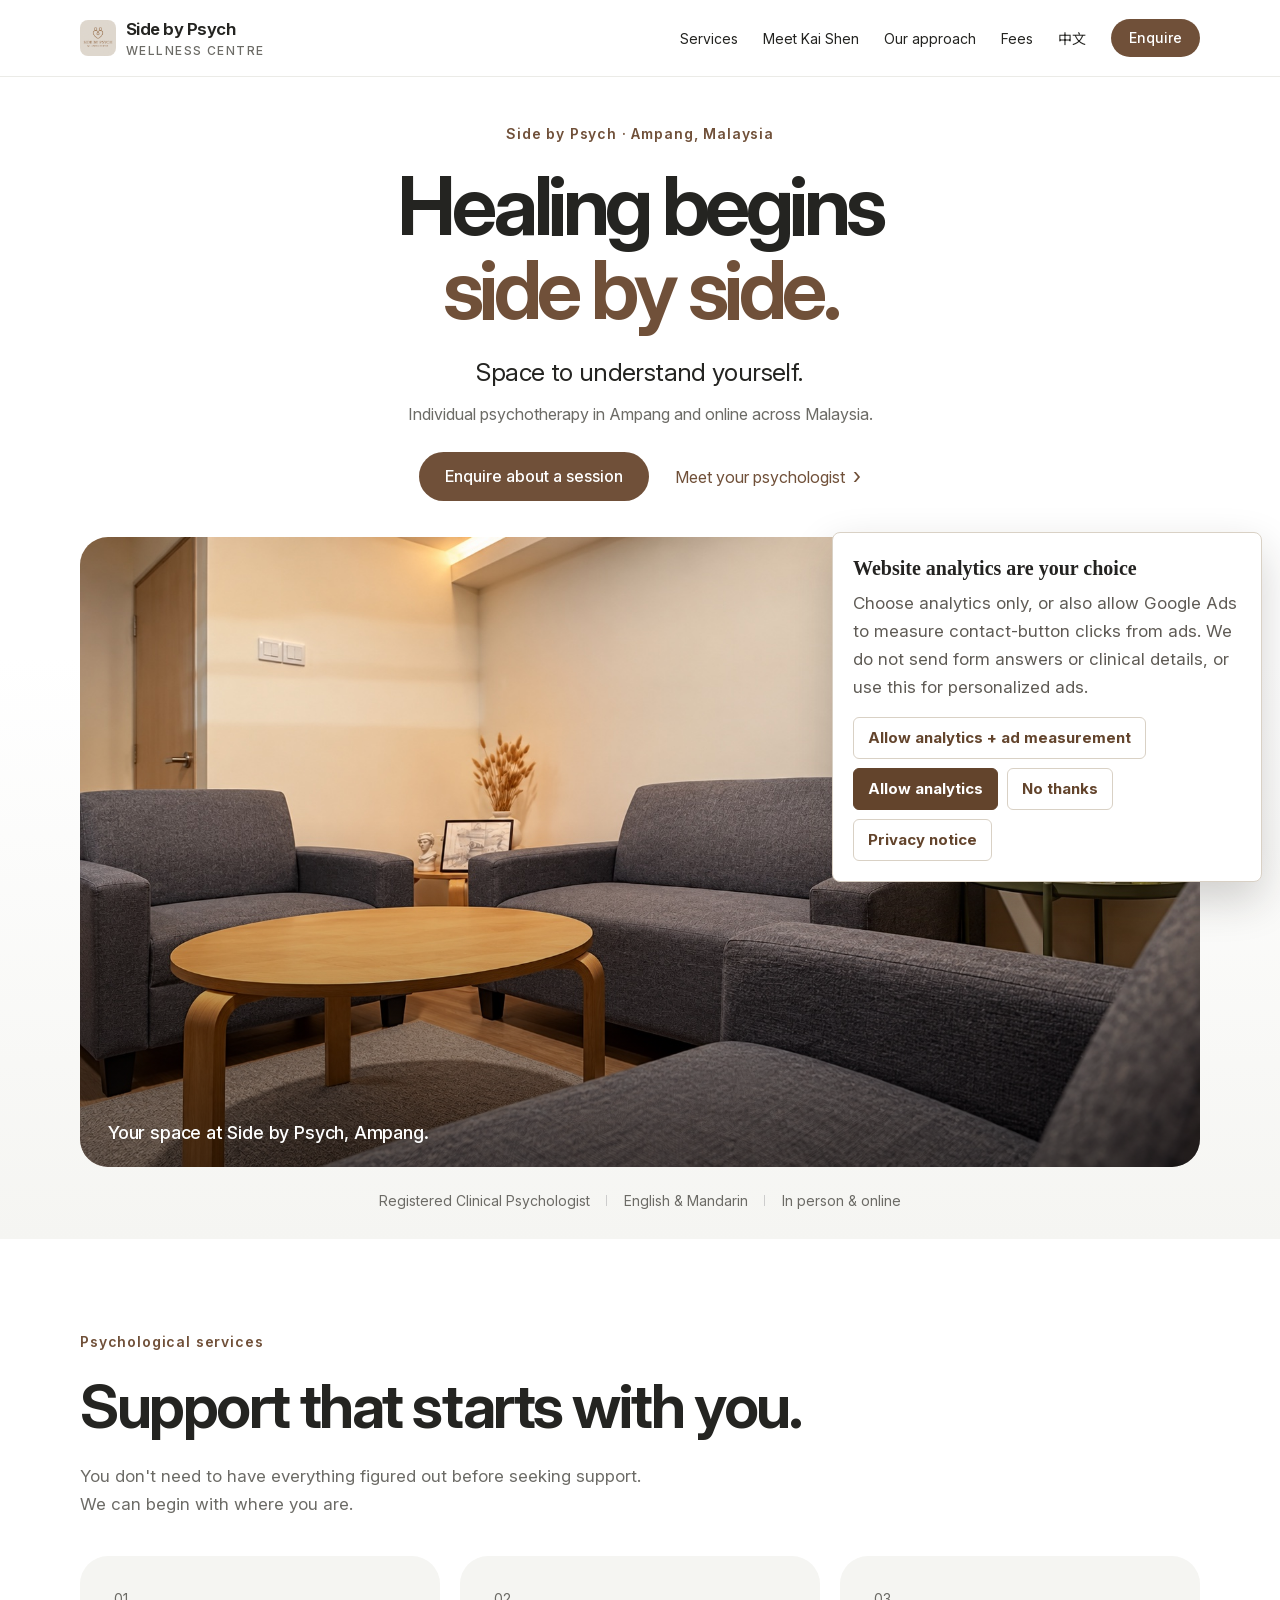
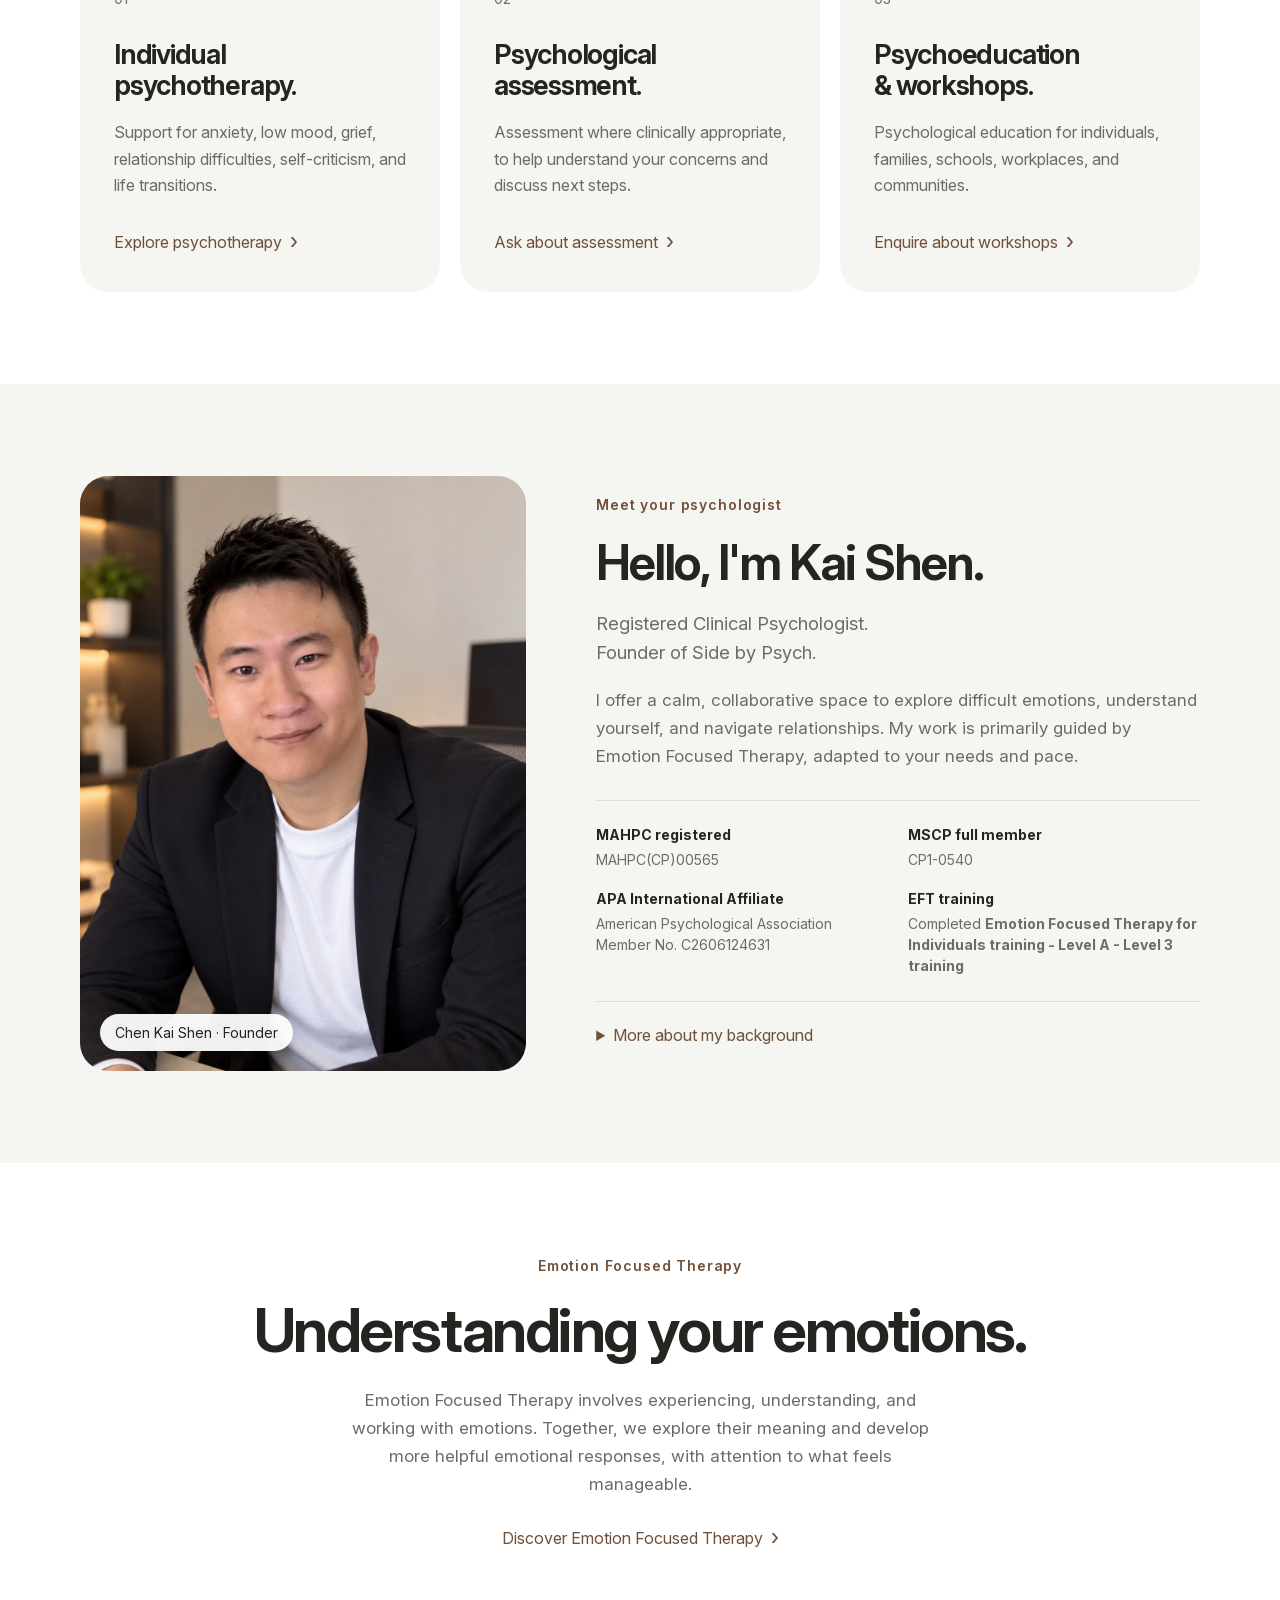
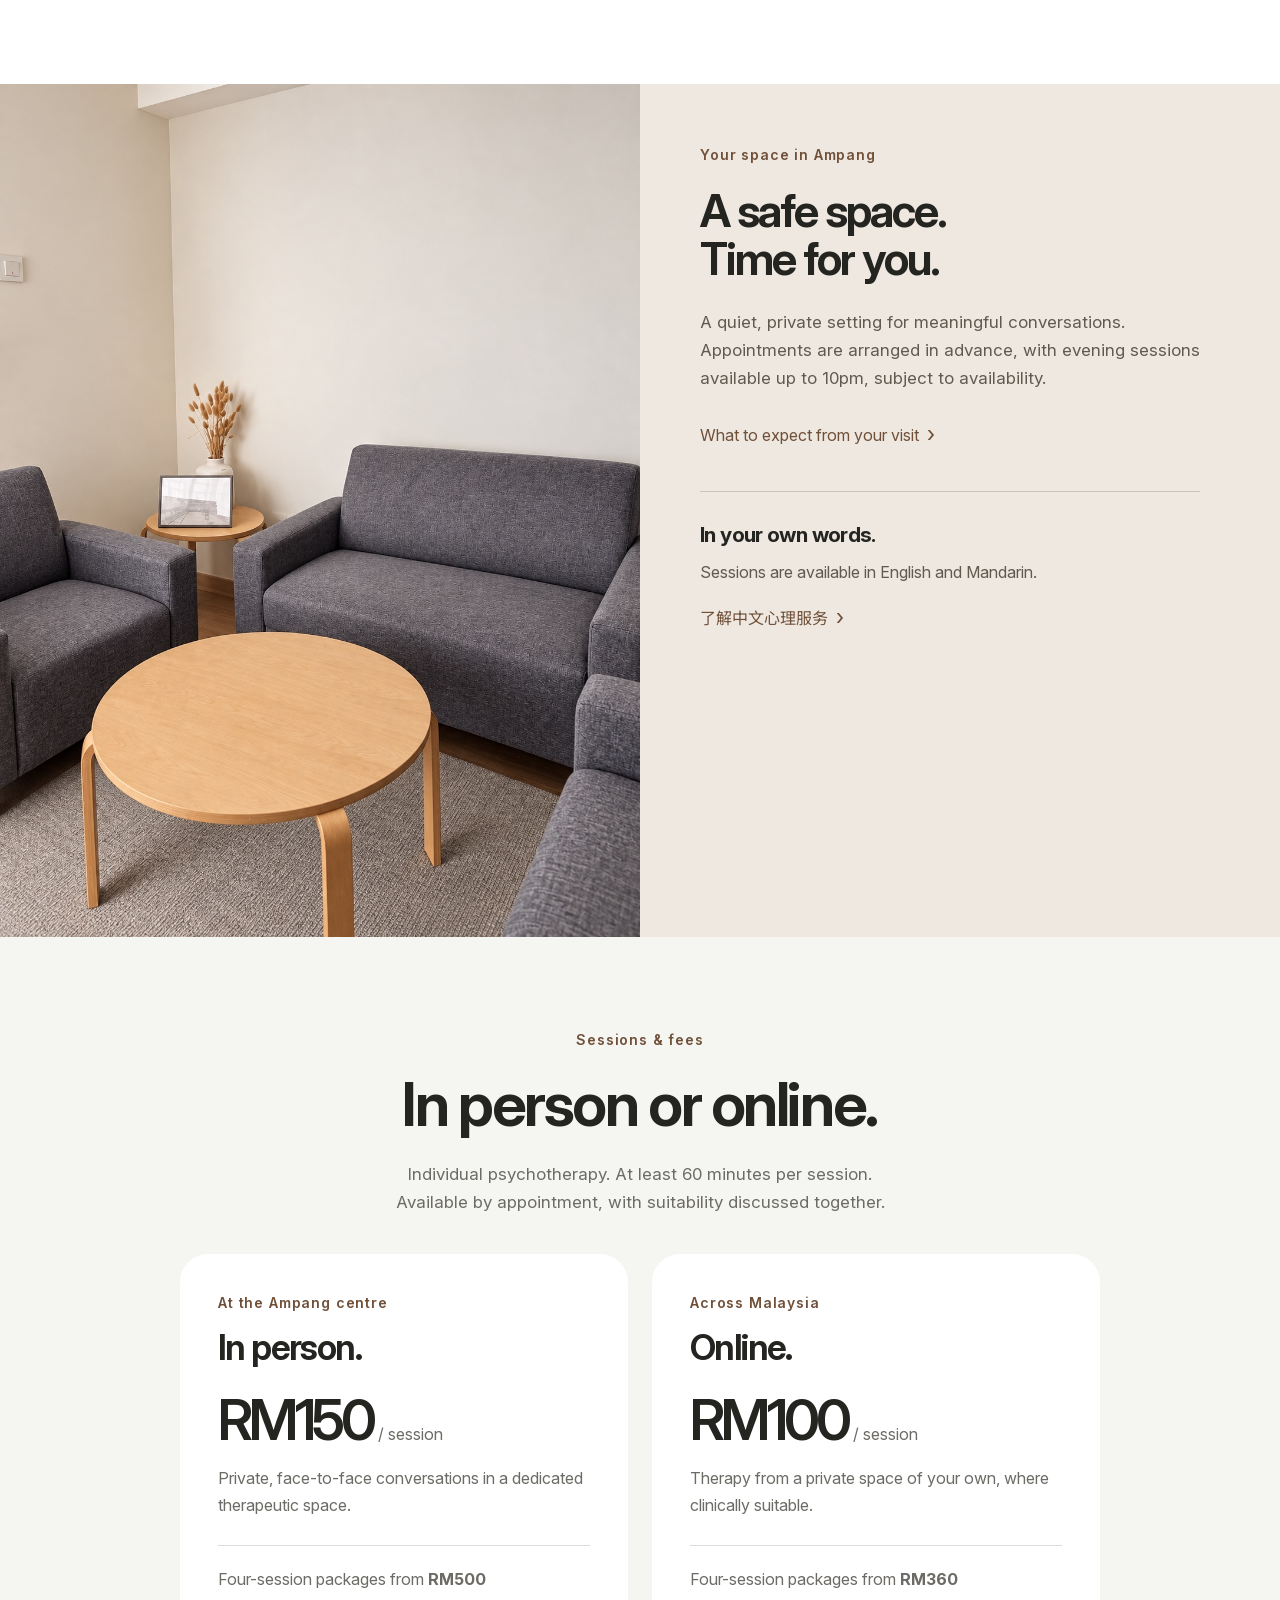
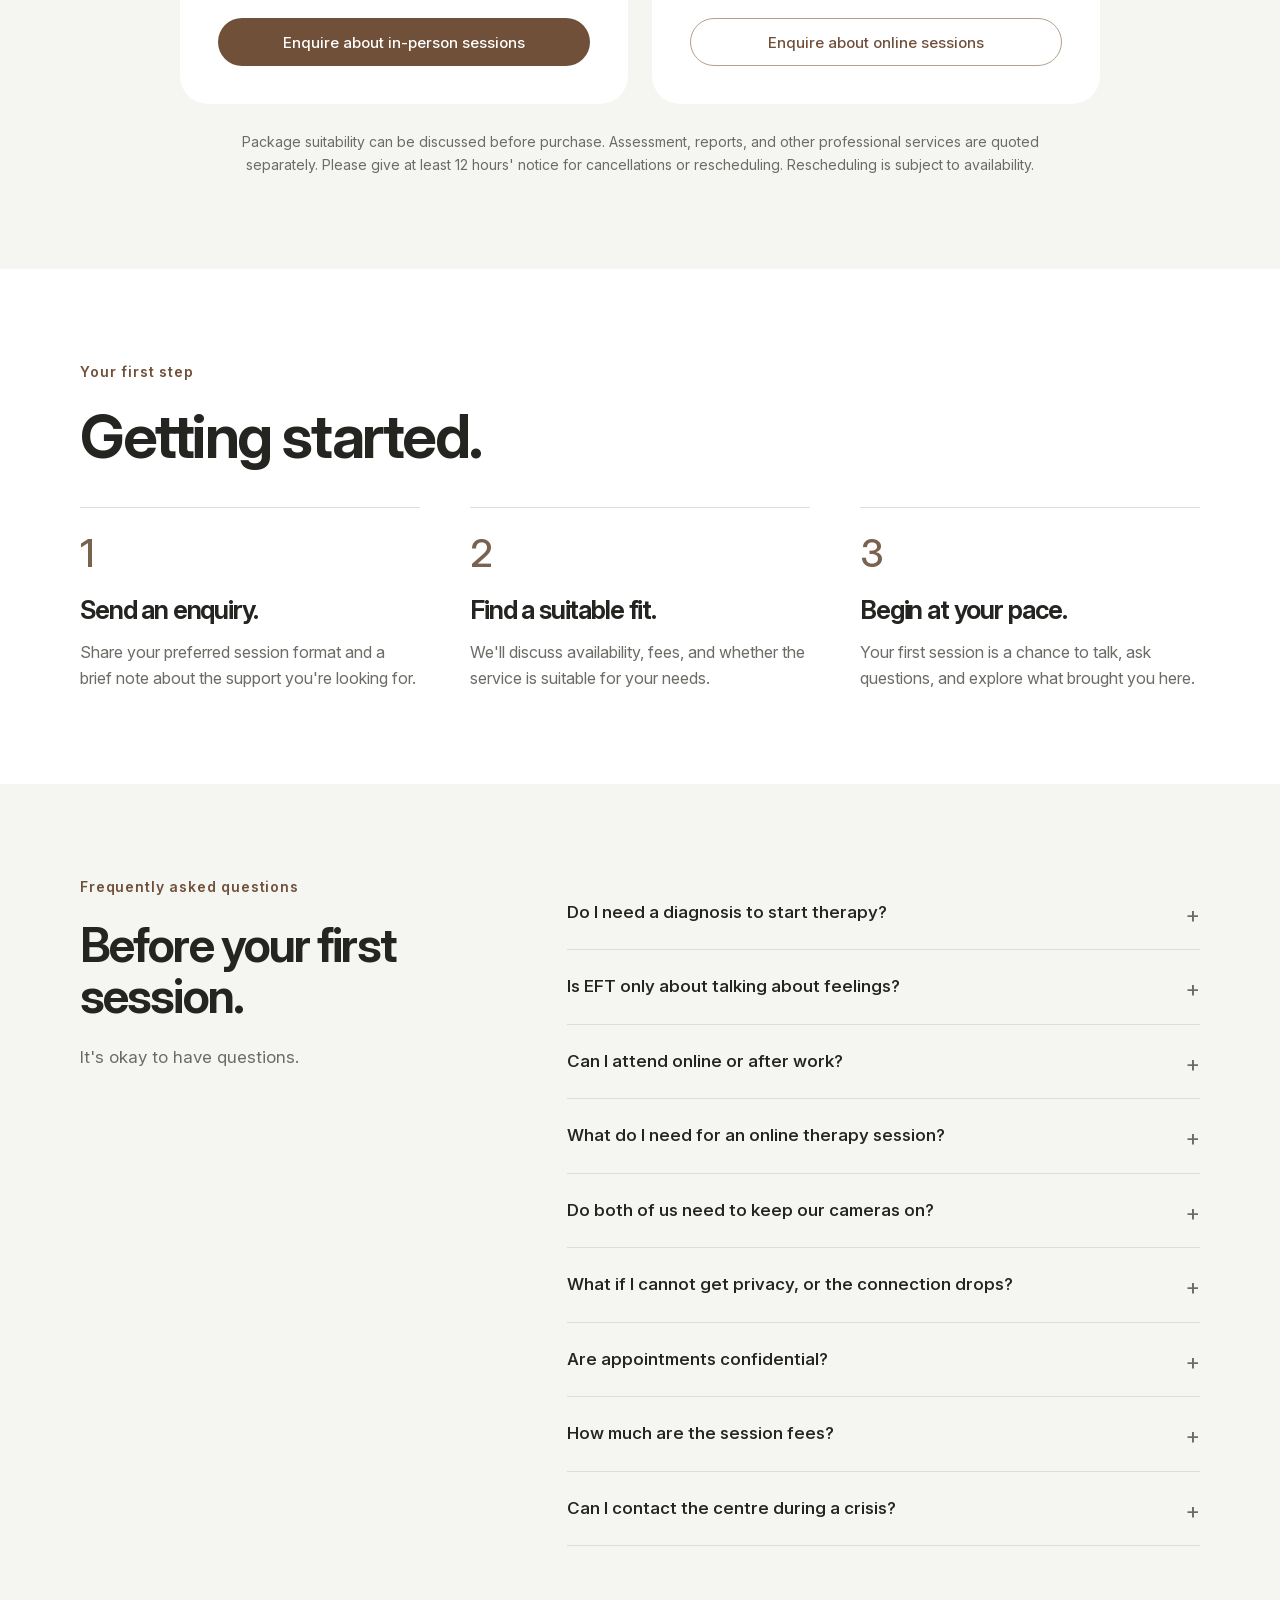
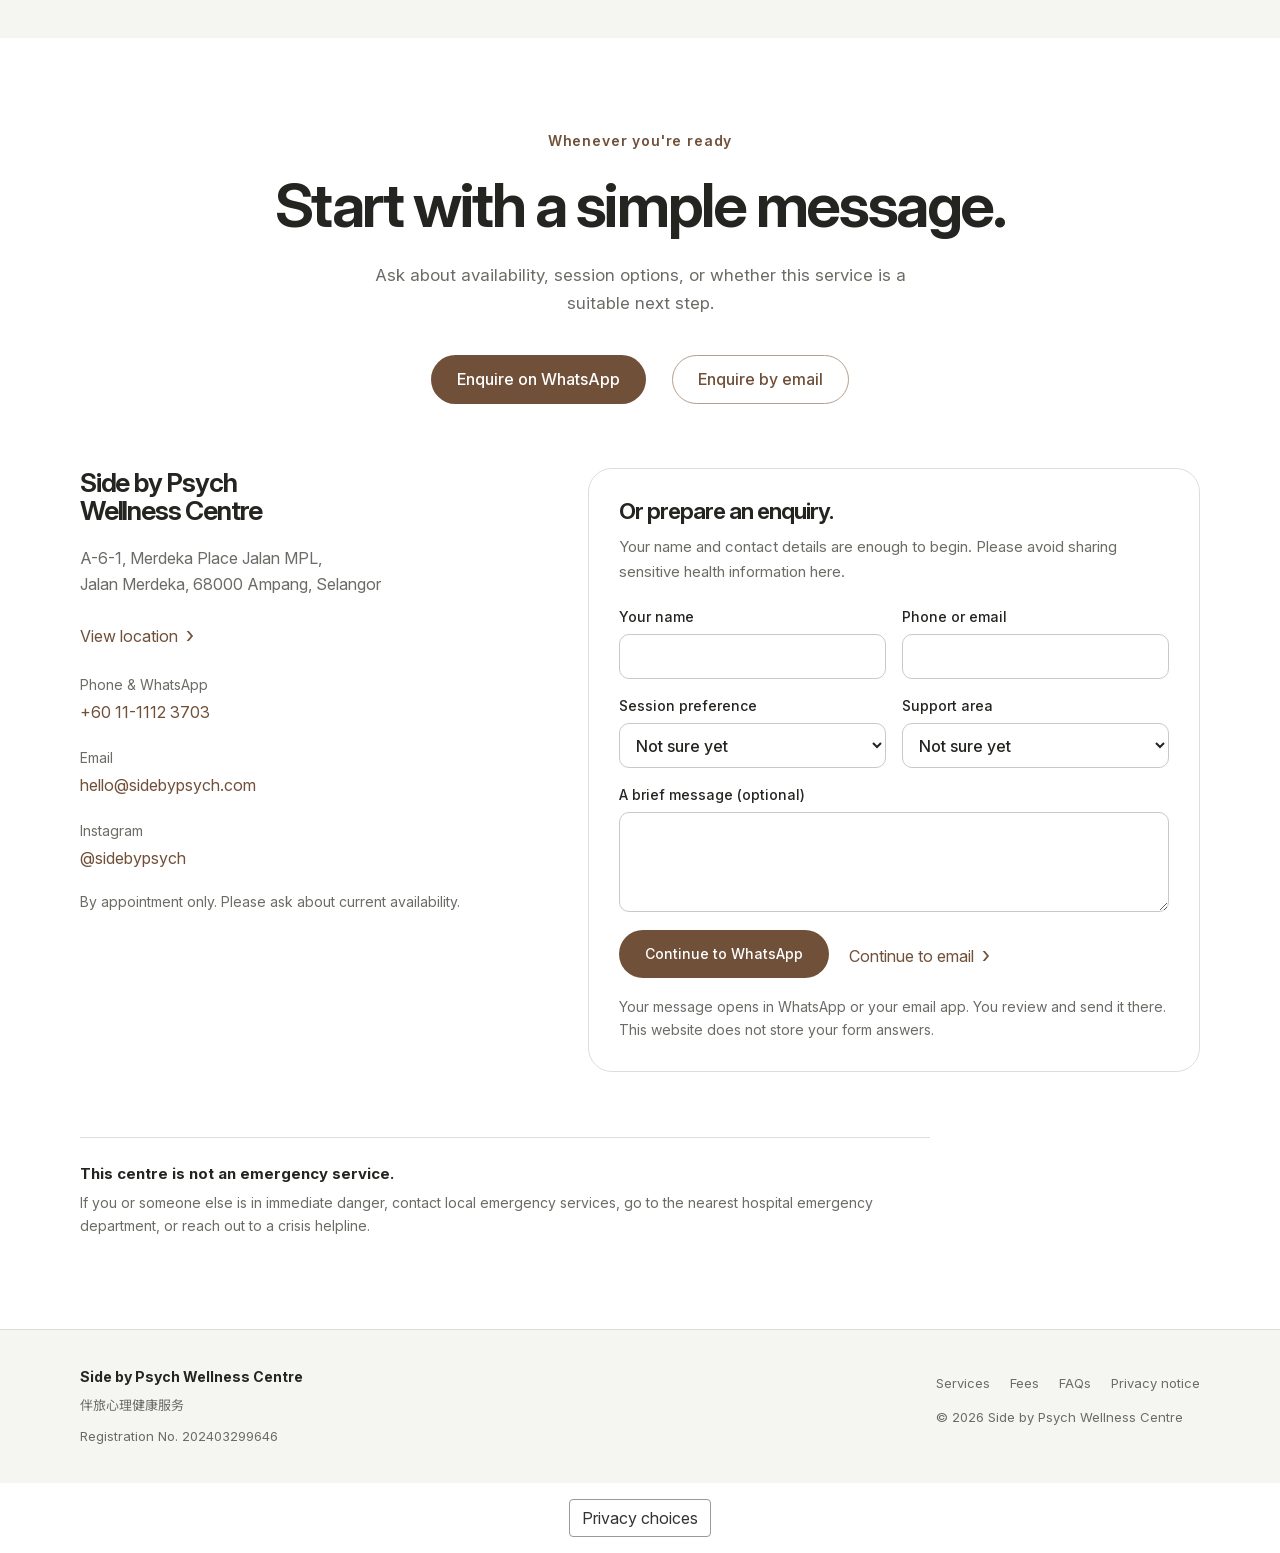
==== index.html @ 492df57e "Clarify individual EFT training as Level A - Level 3 in both languages" ====
<!doctype html>
<html lang="en-MY">
<head>
  <meta charset="utf-8"><meta name="viewport" content="width=device-width, initial-scale=1">
  <meta name="robots" content="index,follow,max-image-preview:large">
  <title>Clinical Psychologist in Ampang | Side by Psych</title>
  <meta name="description" content="Individual psychotherapy in Ampang and online across Malaysia. Healing begins side by side.">
  <link rel="icon" href="assets/favicon-32.png"><link rel="preload" href="assets/fonts/inter-variable.woff2" as="font" type="font/woff2" crossorigin><link rel="stylesheet" href="assets/fonts/brand-fonts.css?v=20261008-inter"><link rel="stylesheet" href="styles.css?v=20261023-online-faq">
  <script src="site.js?v=20261008" defer></script><script src="assets/site-analytics.js?v=20261008" data-measurement-id="G-9S9P15LX9G" defer></script>
<link rel="canonical" href="https://sidebypsych.com/"><meta name="theme-color" content="#79634f"><meta property="og:type" content="website"><meta property="og:site_name" content="Side by Psych Wellness Centre"><meta property="og:title" content="Clinical Psychologist in Ampang | Side by Psych"><meta property="og:description" content="Individual psychotherapy in Ampang and online across Malaysia. Healing begins side by side."><meta property="og:url" content="https://sidebypsych.com/"><meta property="og:image" content="https://sidebypsych.com/assets/room-hero-20261023-angled-v2.jpg"><meta name="twitter:card" content="summary_large_image"><link rel="manifest" href="site.webmanifest"><link rel="alternate" hreflang="en-MY" href="https://sidebypsych.com/"><link rel="alternate" hreflang="zh-Hans-MY" href="https://sidebypsych.com/mandarin.html"><link rel="alternate" hreflang="x-default" href="https://sidebypsych.com/"><script type="application/ld+json">{"@context":"https://schema.org","@graph":[{"@type":"WebSite","@id":"https://sidebypsych.com/#website","url":"https://sidebypsych.com/","name":"Side by Psych Wellness Centre","alternateName":"伴旅心理健康服务","inLanguage":["en-MY","zh-Hans-MY"],"publisher":{"@id":"https://sidebypsych.com/#business"}},{"@type":"WebPage","@id":"https://sidebypsych.com/#webpage","url":"https://sidebypsych.com/","name":"Clinical Psychologist in Ampang | Side by Psych","description":"Registered Clinical Psychologist in Ampang offering individual psychotherapy and Emotion Focused Therapy for anxiety, depression and relationship issues.","inLanguage":"en-MY","dateModified":"2026-10-17","isPartOf":{"@id":"https://sidebypsych.com/#website"},"about":{"@id":"https://sidebypsych.com/#business"},"primaryImageOfPage":{"@type":"ImageObject","url":"https://sidebypsych.com/assets/room-hero-20261023-angled-v2.jpg"}},{"@type":"MedicalBusiness","@id":"https://sidebypsych.com/#business","name":"Side by Psych Wellness Centre","alternateName":"伴旅心理健康服务","url":"https://sidebypsych.com/","slogan":"Healing Begins Side by Side","sameAs":["https://www.instagram.com/sidebypsych/"],"hasMap":"https://www.google.com/maps/search/?api=1&query=A-6-1%2C%20Merdeka%20Place%20Jalan%20MPL%2C%20Jalan%20Merdeka%2C%2068000%20Ampang%2C%20Selangor","description":"Appointment-based psychotherapy and clinical psychology services in Ampang, Selangor, with Emotion Focused Therapy as the main therapeutic approach.","logo":"https://sidebypsych.com/assets/logo.jpg","image":["https://sidebypsych.com/assets/room-hero-20261023-angled-v2.jpg","https://sidebypsych.com/assets/room-wide.jpg","https://sidebypsych.com/assets/therapy-room.jpg"],"telephone":"+601111123703","email":"hello@sidebypsych.com","priceRange":"RM100–RM150 per individual session","currenciesAccepted":"MYR","medicalSpecialty":"Clinical Psychology","identifier":{"@type":"PropertyValue","propertyID":"Business Registration Number","value":"202403299646"},"address":{"@type":"PostalAddress","streetAddress":"A-6-1, Merdeka Place Jalan MPL, Jalan Merdeka","addressLocality":"Ampang","addressRegion":"Selangor","postalCode":"68000","addressCountry":"MY"},"areaServed":[{"@type":"City","name":"Ampang"},{"@type":"State","name":"Selangor"},{"@type":"City","name":"Kuala Lumpur"},{"@type":"Country","name":"Malaysia"}],"contactPoint":{"@type":"ContactPoint","telephone":"+601111123703","contactType":"appointments","availableLanguage":["English","Mandarin Chinese"]},"founder":{"@id":"https://sidebypsych.com/#kai-shen"},"hasOfferCatalog":{"@type":"OfferCatalog","name":"Psychotherapy and psychological services","itemListElement":[{"@type":"Offer","price":"150","priceCurrency":"MYR","itemOffered":{"@type":"Service","name":"Individual psychotherapy","description":"A psychotherapy session of at least 60 minutes with a Registered Clinical Psychologist."}},{"@type":"Offer","price":"500","priceCurrency":"MYR","itemOffered":{"@type":"Service","name":"Four-session individual psychotherapy package"}},{"@type":"Offer","price":"100","priceCurrency":"MYR","itemOffered":{"@type":"Service","name":"Online individual psychotherapy","description":"An online psychotherapy session of at least 60 minutes with a Registered Clinical Psychologist."}},{"@type":"Offer","price":"360","priceCurrency":"MYR","itemOffered":{"@type":"Service","name":"Four-session online psychotherapy package"}},{"@type":"Offer","itemOffered":{"@type":"Service","name":"Psychological assessment"}},{"@type":"Offer","itemOffered":{"@type":"Service","name":"Psychoeducation and workshops"}}]}},{"@type":"Person","@id":"https://sidebypsych.com/#kai-shen","name":"Chen Kai Shen","alternateName":"Kai Shen","url":"https://sidebypsych.com/#founder","image":"https://sidebypsych.com/assets/kai-shen-headshot.jpg","jobTitle":"Registered Clinical Psychologist and Founder","worksFor":{"@id":"https://sidebypsych.com/#business"},"knowsLanguage":["English","Mandarin Chinese"],"knowsAbout":["Emotion Focused Therapy","Acceptance and Commitment Therapy","Mindfulness","Creative expressive therapy","Psychotherapy","Psychological assessment"],"identifier":[{"@type":"PropertyValue","propertyID":"MAHPC Registration","value":"MAHPC(CP)00565"},{"@type":"PropertyValue","propertyID":"APA International Affiliate member number","value":"C2606124631"}],"memberOf":[{"@type":"Organization","name":"Malaysian Society of Clinical Psychology","identifier":"CP1-0540"},{"@type":"Organization","name":"American Psychological Association"}],"hasCredential":{"@type":"EducationalOccupationalCredential","name":"Completed Emotion Focused Therapy for Individuals training - Level A - Level 3 training"},"alumniOf":[{"@type":"CollegeOrUniversity","name":"University of Cyberjaya"},{"@type":"CollegeOrUniversity","name":"Universiti Tunku Abdul Rahman"}]}]}</script></head>
<body>
  <a class="skip-link" href="#main">Skip to content</a>
  
  <header class="site-header">
    <nav class="nav wrap" aria-label="Main navigation">
      <a class="brand" href="index.html" aria-label="Side by Psych home"><img src="assets/logo.jpg" width="36" height="36" alt=""><span>Side by Psych<span class="brand-sub">WELLNESS CENTRE</span></span></a>
      <button class="menu-toggle" aria-expanded="false" aria-controls="nav-links" type="button">Menu</button>
      <div class="nav-links" id="nav-links"><a href="#services">Services</a><a href="#founder">Meet Kai Shen</a><a href="emotion-focused-therapy-malaysia.html">Our approach</a><a href="#fees">Fees</a><a class="language-link" href="mandarin.html" lang="zh-Hans">中文</a><a class="button button-small" href="#contact">Enquire</a></div>
    </nav>
  </header>
  <main id="main">
    <section class="hero" aria-labelledby="hero-title">
      <div class="wrap hero-copy"><p class="eyebrow">Side by Psych · Ampang, Malaysia</p><h1 id="hero-title">Healing begins <br><span>side by side.</span></h1><p class="hero-description">Space to understand yourself.</p><p class="hero-detail">Individual psychotherapy in Ampang and online across Malaysia.</p><div class="actions"><a class="button" href="#contact">Enquire about a session</a><a class="text-link" href="#founder">Meet your psychologist <span aria-hidden="true">›</span></a></div></div>
      <figure class="hero-photo wrap"><img src="assets/room-hero-20261023-angled-v2.jpg" width="1672" height="941" fetchpriority="high" alt="The private therapy room at Side by Psych Wellness Centre in Ampang"><figcaption>Your space at Side by Psych, Ampang.</figcaption></figure>
      <div class="trust-line wrap"><span>Registered Clinical Psychologist</span><span>English &amp; Mandarin</span><span>In person &amp; online</span></div>
    </section>
    <section class="section" id="services"><div class="wrap"><div class="section-heading"><p class="eyebrow">Psychological services</p><h2>Support that starts with you.</h2><p>You don't need to have everything figured out before seeking support. We can begin with where you are.</p></div><div class="service-grid">
<article class="service-card"><span class="service-number">01</span><h3>Individual <br>psychotherapy.</h3><p>Support for anxiety, low mood, grief, relationship difficulties, self-criticism, and life transitions.</p><a class="text-link" href="psychotherapy-ampang.html">Explore psychotherapy <span aria-hidden="true">›</span></a></article>
<article class="service-card"><span class="service-number">02</span><h3>Psychological <br>assessment.</h3><p>Assessment where clinically appropriate, to help understand your concerns and discuss next steps.</p><a class="text-link" href="#contact" data-enquiry-area="Psychological assessment">Ask about assessment <span aria-hidden="true">›</span></a></article>
<article class="service-card"><span class="service-number">03</span><h3>Psychoeducation <br>&amp; workshops.</h3><p>Psychological education for individuals, families, schools, workplaces, and communities.</p><a class="text-link" href="#contact" data-enquiry-area="Workshop or psychoeducation">Enquire about workshops <span aria-hidden="true">›</span></a></article>
</div></div></section>
<section class="section soft" id="founder"><div class="wrap founder-grid"><figure class="founder-photo"><img src="assets/kai-shen-office-portrait.jpg" width="1086" height="1448" loading="lazy" alt="Chen Kai Shen, founder and clinical psychologist at Side by Psych"><figcaption>Chen Kai Shen · Founder</figcaption></figure><div class="founder-copy"><p class="eyebrow">Meet your psychologist</p><h2>Hello, I'm Kai Shen.</h2><p class="intro">Registered Clinical Psychologist. <br>Founder of Side by Psych.</p><p>I offer a calm, collaborative space to explore difficult emotions, understand yourself, and navigate relationships. My work is primarily guided by Emotion Focused Therapy, adapted to your needs and pace.</p><div class="credentials"><div><strong>MAHPC registered</strong><span>MAHPC(CP)00565</span></div><div><strong>MSCP full member</strong><span>CP1-0540</span></div><div><strong>APA International Affiliate</strong><span>American Psychological Association<br>Member No. C2606124631</span></div><div><strong>EFT training</strong><span>Completed <b>Emotion Focused Therapy for Individuals training - Level A - Level 3 training</b></span></div></div><details class="bio-details"><summary>More about my background</summary><div><p>My experience spans a private psychiatric clinic, schools, community and NGO settings, and private practice. At the psychiatric clinic, I worked alongside psychiatrists to support people experiencing depression, anxiety, psychosis, and suicidal distress. I have also worked with children and adolescents in school and community settings.</p><p>Having taught psychology at tertiary level and contributed to psychological research and publications, I value making psychology accessible and useful in everyday life.</p><p>My work is also informed by CBT, ACT, DBT, and mindfulness-based approaches, adapted to each client's needs.</p><p><strong>Education:</strong> Master of Clinical Psychology, University of Cyberjaya; Bachelor of Psychology (First Class Honours), Universiti Tunku Abdul Rahman.</p><p><strong>Languages:</strong> English and Mandarin, with conversational support in Cantonese where appropriate.</p></div></details></div></div></section>
<section class="section approach" id="approach"><div class="wrap"><div class="section-heading center"><p class="eyebrow">Emotion Focused Therapy</p><h2>Understanding your emotions.</h2><p>Emotion Focused Therapy involves experiencing, understanding, and working with emotions. Together, we explore their meaning and develop more helpful emotional responses, with attention to what feels manageable.</p><a class="text-link" href="emotion-focused-therapy-malaysia.html">Discover Emotion Focused Therapy <span aria-hidden="true">›</span></a></div></div></section>
<section class="space-section" id="space"><div class="space-photo"><img src="assets/room-seating-polished-20261023.jpg" width="1086" height="1448" loading="lazy" alt="Gray seating and a wooden table in the private Ampang therapy room"></div><div class="space-copy"><p class="eyebrow">Your space in Ampang</p><h2>A safe space. <br>Time for you.</h2><p>A quiet, private setting for meaningful conversations. Appointments are arranged in advance, with evening sessions available up to 10pm, subject to availability.</p><a class="text-link" href="psychotherapy-ampang.html">What to expect from your visit <span aria-hidden="true">›</span></a><div class="language-note"><strong>In your own words.</strong><p>Sessions are available in English and Mandarin.</p><a class="text-link" class="language-link" href="mandarin.html" lang="zh-Hans">了解中文心理服务 <span aria-hidden="true">›</span></a></div></div></section>
<section class="section soft" id="fees"><div class="wrap"><div class="section-heading center"><p class="eyebrow">Sessions &amp; fees</p><h2>In person or online.</h2><p>Individual psychotherapy. At least 60 minutes per session. <br>Available by appointment, with suitability discussed together.</p></div><div class="fee-grid"><article class="fee-card"><p class="eyebrow">At the Ampang centre</p><h3>In person.</h3><p class="price">RM150<span> / session</span></p><p>Private, face-to-face conversations in a dedicated therapeutic space.</p><div class="fee-divider"></div><p class="package">Four-session packages from <strong>RM500</strong></p><a class="button" href="#contact" data-enquiry-mode="In person">Enquire about in-person sessions</a></article><article class="fee-card"><p class="eyebrow">Across Malaysia</p><h3>Online.</h3><p class="price">RM100<span> / session</span></p><p>Therapy from a private space of your own, where clinically suitable.</p><div class="fee-divider"></div><p class="package">Four-session packages from <strong>RM360</strong></p><a class="button button-outline" href="#contact" data-enquiry-mode="Online">Enquire about online sessions</a></article></div><p class="fee-fineprint">Package suitability can be discussed before purchase. Assessment, reports, and other professional services are quoted separately. Please give at least 12 hours' notice for cancellations or rescheduling. Rescheduling is subject to availability.</p></div></section>
<section class="section" id="booking"><div class="wrap"><div class="section-heading"><p class="eyebrow">Your first step</p><h2>Getting started.</h2></div><ol class="booking-grid"><li><span class="step-index">1</span><h3>Send an enquiry.</h3><p>Share your preferred session format and a brief note about the support you're looking for.</p></li><li><span class="step-index">2</span><h3>Find a suitable fit.</h3><p>We'll discuss availability, fees, and whether the service is suitable for your needs.</p></li><li><span class="step-index">3</span><h3>Begin at your pace.</h3><p>Your first session is a chance to talk, ask questions, and explore what brought you here.</p></li></ol></div></section>
<section class="section soft" id="faq"><div class="wrap faq-grid"><div class="section-heading"><p class="eyebrow">Frequently asked questions</p><h2>Before your first session.</h2><p>It's okay to have questions.</p></div><div class="faq-list">
<details><summary>Do I need a diagnosis to start therapy?</summary><p>No. Many people come because they feel stuck, overwhelmed, self-critical, anxious, low, or unsure how to make sense of what they are feeling.</p></details>
<details><summary>Is EFT only about talking about feelings?</summary><p>EFT goes beyond talking about feelings. It involves experiencing and exploring emotions, managing overwhelm, and working towards emotional change within a collaborative therapeutic relationship.</p></details>
<details><summary>Can I attend online or after work?</summary><p>Online sessions may be arranged depending on fit and clinical needs. Face-to-face appointments in Ampang are available daily up to 10pm, subject to availability.</p></details>
<details id="online-session-setup"><summary>What do I need for an online therapy session?</summary><p>A little preparation helps you focus on the conversation:</p><ul class="online-session-checklist"><li>A safe, quiet, private space where you can speak without interruptions or being overheard. Ask others not to enter, and keep your screen out of view.</li><li>A stable, private internet connection; avoid public Wi-Fi.</li><li>A charged computer, tablet or phone with a working camera, microphone and speakers or headphones. Test them before the session and keep your device steady.</li><li>Comfortable seating, clear lighting on your face, and notifications silenced.</li></ul><p>Your therapist also needs a private, quiet space. Headphones can help with privacy and sound quality, but cannot stop others hearing your own voice.</p></details>
<details id="online-session-cameras"><summary>Do both of us need to keep our cameras on?</summary><p>Yes. At Side by Psych, both the client and therapist keep their cameras on during online sessions so we can see each other clearly. Position your camera so your face is visible, with light in front of you rather than a bright window behind you.</p><p>If using a camera is difficult or raises concerns for you, please discuss this before your appointment so we can consider a suitable arrangement.</p></details>
<details id="online-session-privacy"><summary>What if I cannot get privacy, or the connection drops?</summary><p>Please tell us before your appointment if you may be interrupted, overheard, or unable to use video reliably. We can discuss whether a different time, a more private location, or an in-person session would be more suitable.</p><p>Agree a backup contact method with your therapist before starting. If someone enters the room or you feel privacy is lost, pause the conversation and let your therapist know. If the call drops, use the agreed contact method to decide the next step.</p></details>
<details><summary>Are appointments confidential?</summary><p>Sessions are handled with professional confidentiality, within the usual ethical and legal limits, such as risk of harm, safeguarding concerns, or legal requirements.</p></details>
<details><summary>How much are the session fees?</summary><p>In-person individual psychotherapy is RM150 and online psychotherapy is RM100, for at least 60 minutes. Four-session packages start at RM500 in person and RM360 online. Assessment, reports, and other services are quoted separately.</p></details>
<details><summary>Can I contact the centre during a crisis?</summary><p>The centre is not an emergency service. If there is immediate danger, contact local emergency services, go to the nearest hospital emergency department, or reach out to a crisis helpline.</p></details>
</div></div></section>
<section class="section contact-section" id="contact"><div class="wrap"><div class="section-heading center"><p class="eyebrow">Whenever you're ready</p><h2>Start with a simple message.</h2><p>Ask about availability, session options, or whether this service is a suitable next step.</p></div><div class="actions"><a class="button" href="https://wa.me/601111123703" target="_blank" rel="noopener noreferrer">Enquire on WhatsApp</a><a class="button button-outline" href="mailto:hello@sidebypsych.com">Enquire by email</a></div><div class="contact-grid"><div class="contact-info"><h3>Side by Psych <br>Wellness Centre</h3><p>A-6-1, Merdeka Place Jalan MPL, <br>Jalan Merdeka, 68000 Ampang, Selangor</p><a class="text-link plain-button" href="https://www.google.com/maps/search/?api=1&amp;query=A-6-1%2C%20Merdeka%20Place%20Jalan%20MPL%2C%20Jalan%20Merdeka%2C%2068000%20Ampang%2C%20Selangor" target="_blank" rel="noopener noreferrer">View location <span aria-hidden="true">›</span></a><div class="contact-line"><span>Phone &amp; WhatsApp</span><a class="plain-button" href="tel:+601111123703">+60 11-1112 3703</a></div><div class="contact-line"><span>Email</span><a class="plain-button" href="mailto:hello@sidebypsych.com">hello@sidebypsych.com</a></div><div class="contact-line"><span>Instagram</span><a class="plain-button" href="https://www.instagram.com/sidebypsych/" target="_blank" rel="noopener noreferrer">@sidebypsych</a></div><p class="contact-small">By appointment only. Please ask about current availability.</p></div><form id="enquiry-form" class="enquiry-form"><h3>Or prepare an enquiry.</h3><p>Your name and contact details are enough to begin. Please avoid sharing sensitive health information here.</p><p id="enquiry-selection-status" role="status" class="form-note" hidden></p><div class="form-row"><label>Your name<input name="name" autocomplete="name" required maxlength="100"></label><label>Phone or email<input name="contact" autocomplete="off" required maxlength="150"></label></div><div class="form-row"><label>Session preference<select name="mode"><option>In person</option><option>Online</option><option selected>Not sure yet</option></select></label><label>Support area<select name="area"><option>Individual psychotherapy</option><option>Anxiety or depression support</option><option>Relationship issues</option><option>Psychological assessment</option><option>Workshop or psychoeducation</option><option selected>Not sure yet</option></select></label></div><label>A brief message (optional)<textarea name="message" rows="3" maxlength="1500"></textarea></label><div class="form-actions"><button class="button" type="submit" name="channel" value="whatsapp">Continue to WhatsApp</button><button class="text-link plain-button" type="submit" name="channel" value="email">Continue to email <span aria-hidden="true">›</span></button></div><p class="form-note">Your message opens in WhatsApp or your email app. You review and send it there. This website does not store your form answers.</p></form></div><div class="crisis-note"><strong>This centre is not an emergency service.</strong><p>If you or someone else is in immediate danger, contact local emergency services, go to the nearest hospital emergency department, or reach out to a crisis helpline.</p></div></div></section>

  </main>
  <footer class="site-footer"><div class="wrap footer-inner"><div><strong>Side by Psych Wellness Centre</strong><p>伴旅心理健康服务</p><p>Registration No. 202403299646</p></div><div><nav class="footer-links" aria-label="Footer"><a href="#services">Services</a><a href="#fees">Fees</a><a href="#faq">FAQs</a><a href="privacy.html">Privacy notice</a></nav><p>© <span id="year">2026</span> Side by Psych Wellness Centre</p></div></div></footer>

</body>
</html>
---- assets/fonts/brand-fonts.css ----
/* Local brand fonts; Inter 4.1 and Noto Sans SC, licensed under SIL OFL. */
@font-face{font-family:Inter;font-style:normal;font-weight:100 900;font-display:swap;src:url("./inter-variable.woff2") format("woff2");}
@font-face {
  font-family: 'Noto Sans SC';
  font-style: normal;
  font-weight: 100 900;
  font-display: swap;
  src: url(./noto-sans-sc-01.woff2) format('woff2');
  unicode-range: U+10c, U+627-629, U+639, U+644, U+64a, U+203b, U+2265, U+2463, U+2573, U+25b2, U+3448-3449, U+4e1e, U+4e5e, U+4f3a, U+4f5f, U+4fea, U+5026, U+508d, U+516e, U+5189, U+5254, U+5288, U+52d8, U+52fa, U+5306, U+5308, U+5364, U+5384, U+53ed, U+543c, U+5450, U+5455, U+5466, U+54c4, U+5578, U+55a7, U+561f, U+5631, U+572d, U+575f, U+57ae, U+57e0, U+5830, U+594e, U+5984, U+5993, U+5bdd, U+5c0d, U+5c7f, U+5c82, U+5e62, U+5ed3, U+5f08, U+607a, U+60bc, U+625b, U+6292, U+62e2, U+6363, U+6467, U+6714, U+675e, U+6771, U+67a2, U+67ff, U+6805, U+68a7, U+68e0, U+6930, U+6986, U+69a8, U+69df, U+6a44, U+6a5f, U+6c13, U+6c1f, U+6c22, U+6c2f, U+6c40, U+6c81, U+6c9b, U+6ca5, U+6da4, U+6df3, U+6e85, U+6eba, U+6ed5, U+6f13, U+6f33, U+6f62, U+715e, U+72c4, U+73d1, U+7405, U+7487, U+7578, U+75a4, U+75eb, U+7693, U+7738, U+7741, U+776b, U+7792, U+77a7, U+77a9, U+77b3, U+788c, U+7984, U+79a7, U+79e4, U+7a1a, U+7a57, U+7aa6, U+7b0b, U+7b5d, U+7c27, U+7c7d, U+7caa, U+7cd9, U+7cef, U+7eda, U+7ede, U+7f24, U+803f, U+8046, U+80fa, U+81fb, U+8207, U+8258, U+8335, U+8339, U+8354, U+840e, U+85b0, U+85fb, U+8695, U+86aa, U+8717, U+8749, U+874c, U+8996, U+89bd, U+89c5, U+8bdb, U+8bf5, U+8c5a, U+8cec, U+8d3f, U+8d9f, U+8e44, U+8fed, U+9005, U+9019, U+9082, U+90af, U+90dd, U+90e1, U+90f8, U+916f, U+9176, U+949e, U+94a7, U+94c2, U+9525, U+9580, U+95dc, U+96e2, U+96fb, U+9704, U+9a7c, U+9a7f, U+9b41, U+9ca8, U+9cc4, U+9cde, U+9e92, U+9ede, U+9f9a, U+e60b, U+e610, U+ff10, U+ff13, U+ff3b, U+ff3d, U+f012b;
}

@font-face {
  font-family: 'Noto Sans SC';
  font-style: normal;
  font-weight: 100 900;
  font-display: swap;
  src: url(./noto-sans-sc-02.woff2) format('woff2');
  unicode-range: U+5e, U+2190, U+250a, U+25bc, U+25cf, U+4e56, U+4ea9, U+4f3d, U+4f6c, U+4f88, U+4fa8, U+4fcf, U+5029, U+5188, U+51f9, U+5203, U+524a, U+5256, U+529d, U+5375, U+53db, U+541f, U+5435, U+5457, U+548b, U+54c7, U+54d4, U+54e9, U+556a, U+5589, U+55bb, U+55e8, U+55ef, U+563b, U+566a, U+576a, U+58f9, U+598d, U+599e, U+59a8, U+5a9b, U+5ae3, U+5bb0, U+5bde, U+5c4c, U+5c60, U+5d1b, U+5deb, U+5df7, U+5e18, U+5f26, U+5f64, U+601c, U+6084, U+60e9, U+614c, U+6208, U+621a, U+6233, U+6254, U+62d8, U+62e6, U+62ef, U+6323, U+632a, U+633d, U+6361, U+6405, U+640f, U+6614, U+6642, U+6657, U+67a3, U+6808, U+683d, U+6850, U+6897, U+68b3, U+68b5, U+68d5, U+6a58, U+6b47, U+6b6a, U+6c28, U+6c90, U+6ca7, U+6cf5, U+6d51, U+6da9, U+6dc7, U+6dd1, U+6e0a, U+6e5b, U+6e9c, U+6f47, U+6f6d, U+70ad, U+70f9, U+710a, U+7130, U+71ac, U+745f, U+7476, U+7490, U+7529, U+7538, U+75d2, U+7696, U+76b1, U+76fc, U+777f, U+77dc, U+789f, U+795b, U+79bd, U+79c9, U+7a3b, U+7a46, U+7aa5, U+7ad6, U+7ca5, U+7cb9, U+7cdf, U+7d6e, U+7f06, U+7f38, U+7fa1, U+7fc1, U+8015, U+803b, U+80a2, U+80aa, U+8116, U+813e, U+82bd, U+8305, U+8328, U+8346, U+846c, U+8549, U+859b, U+8611, U+8680, U+87f9, U+884d, U+8877, U+888d, U+88d4, U+898b, U+8a79, U+8a93, U+8c05, U+8c0d, U+8c26, U+8d1e, U+8d31, U+8d81, U+8e22, U+8e81, U+8f90, U+8f96, U+90ca, U+916c, U+917f, U+9187, U+918b, U+9499, U+94a9, U+9524, U+9540, U+958b, U+9600, U+9640, U+96b6, U+96c7, U+96ef, U+98d9, U+9976, U+997f, U+9a74, U+9a84, U+9c8d, U+9e26, U+9e9f, U+ad6d, U+c5b4, U+d55c, U+ff0f;
}

@font-face {
  font-family: 'Noto Sans SC';
  font-style: normal;
  font-weight: 100 900;
  font-display: swap;
  src: url(./noto-sans-sc-03.woff2) format('woff2');
  unicode-range: U+b0, U+2191, U+2460-2461, U+25c6, U+300e-300f, U+4e1b, U+4e7e, U+4ed5, U+4ef2, U+4f10, U+4f1e, U+4f50, U+4fa6, U+4faf, U+5021, U+50f5, U+5179, U+5180, U+51d1, U+522e, U+52a3, U+52c3, U+52cb, U+5300, U+5319, U+5320, U+5349, U+5395, U+53d9, U+541e, U+5428, U+543e, U+54b1, U+54c0, U+54d2, U+570b, U+5858, U+58f6, U+5974, U+59a5, U+59e8, U+59ec, U+5a36, U+5a9a, U+5ab3, U+5b99, U+5baa, U+5ce1, U+5d14, U+5d4c, U+5dc5, U+5de2, U+5e99, U+5e9e, U+5f18, U+5f66, U+5f70, U+6070, U+60d5, U+60e7, U+6101, U+611a, U+61be, U+6241, U+6252, U+626f, U+6296, U+62bc, U+62cc, U+6380, U+63a9, U+644a, U+6454, U+64a9, U+64b8, U+6500, U+6572, U+65a5, U+65a9, U+65ec, U+660f, U+6749, U+6795, U+67ab, U+68da, U+6912, U+6bbf, U+6bef, U+6cab, U+6cca, U+6ccc, U+6cfc, U+6d3d, U+6d78, U+6dee, U+6e17, U+6e34, U+6e83, U+6ea2, U+6eb6, U+6f20, U+6fa1, U+707f, U+70d8, U+70eb, U+714c, U+714e, U+7235, U+7239, U+73ca, U+743c, U+745c, U+7624, U+763e, U+76f2, U+77db, U+77e9, U+780d, U+7838, U+7845, U+78ca, U+796d, U+7a84, U+7aed, U+7b3c, U+7eb2, U+7f05, U+7f20, U+7f34, U+7f62, U+7fc5, U+7fd8, U+7ff0, U+800d, U+8036, U+80ba, U+80be, U+80c0-80c1, U+8155, U+817a, U+8180, U+81e3, U+8206, U+8247, U+8270, U+8299, U+82ad, U+8304, U+8393, U+83b9, U+840d, U+8427, U+8469, U+8471, U+84c4, U+84ec, U+853d, U+8681-8682, U+8721, U+8854, U+88d5, U+88f9, U+8bc0, U+8c0a, U+8c29, U+8c2d, U+8d41, U+8dea, U+8eb2, U+8f9f, U+903b, U+903e, U+9102, U+9493, U+94a5, U+94f8, U+95f7, U+9706, U+9709, U+9774, U+98a0, U+9e64, U+9f9f, U+e603;
}

@font-face {
  font-family: 'Noto Sans SC';
  font-style: normal;
  font-weight: 100 900;
  font-display: swap;
  src: url(./noto-sans-sc-04.woff2) format('woff2');
  unicode-range: U+200b, U+2103, U+4e18, U+4e27-4e28, U+4e38, U+4e59, U+4e8f, U+4ead, U+4ec7, U+4fe9, U+503a, U+5085, U+5146, U+51af, U+51f8, U+52ab, U+5339, U+535c, U+5378, U+538c, U+5398, U+53f9, U+5415, U+5475, U+54aa, U+54ac, U+54b8, U+5582, U+5760, U+5764, U+57cb, U+5835, U+5885, U+5951, U+5983, U+59da, U+5a77, U+5b5d, U+5b5f, U+5bb5, U+5bc2, U+5be8, U+5bfa, U+5c2c, U+5c34, U+5c41, U+5c48, U+5c65, U+5cad, U+5e06, U+5e42, U+5ef7, U+5f17, U+5f25, U+5f6d, U+5f79, U+6028, U+6064, U+6068, U+606d, U+607c, U+6094, U+6109, U+6124, U+6247, U+626d, U+6291, U+629a, U+62ac, U+62b9, U+62fe, U+6324, U+6349, U+6367, U+6398, U+6495, U+64a4, U+64b0, U+64bc, U+64ce, U+658c, U+65ed, U+6602, U+6674, U+6691, U+66a8, U+674f, U+679a, U+67ef, U+67f4, U+680b, U+6876, U+68a8, U+6a59, U+6a61, U+6b20, U+6bc5, U+6d12, U+6d46, U+6d8c, U+6dc0, U+6e14, U+6e23, U+6f06, U+7164, U+716e, U+7199, U+71e5, U+72ac, U+742a, U+755c, U+75ab, U+75b2, U+75f4, U+7897, U+78b3, U+78c5, U+7978, U+79fd, U+7a74, U+7b4b, U+7b5b, U+7ece, U+7ed2, U+7ee3, U+7ef3, U+7f50, U+7f55, U+7f9e, U+7fe0, U+809d, U+8106, U+814a, U+8154, U+817b, U+818f, U+81c2, U+81ed, U+821f, U+82a6, U+82d1, U+8302, U+83c7, U+83ca, U+845b, U+848b, U+84c9, U+85e4, U+86ee, U+8700, U+8774, U+8881, U+8c1c, U+8c79, U+8d2a, U+8d3c, U+8eba, U+8f70, U+8fa9, U+8fb1, U+900a, U+9017, U+901d, U+9022, U+906e, U+946b, U+94dd, U+94ed, U+953b, U+95ef, U+95fa, U+95fd, U+96c0, U+971e, U+9753, U+9756, U+97e6, U+9881, U+9887, U+9b4f, U+9e2d, U+9f0e, U+e601-e602, U+e604-e605, U+ff5c;
}

@font-face {
  font-family: 'Noto Sans SC';
  font-style: normal;
  font-weight: 100 900;
  font-display: swap;
  src: url(./noto-sans-sc-05.woff2) format('woff2');
  unicode-range: U+24, U+4e08, U+4e43, U+4e4f, U+4ef0, U+4f2a, U+507f, U+50ac, U+50bb, U+5151, U+51bb, U+51f6, U+51fd, U+5272, U+52fe, U+5362, U+53c9, U+53d4, U+53e0, U+543b, U+54f2, U+5507, U+5524, U+558a, U+55b5, U+561b, U+56ca, U+5782, U+57c3, U+5893, U+5915, U+5949, U+5962, U+59ae, U+59dc, U+59fb, U+5bd3, U+5c38, U+5cb3, U+5d07, U+5d29, U+5de1, U+5dfe, U+5e15, U+5eca, U+5f2f, U+5f7c, U+5fcc, U+6021, U+609f, U+60f9, U+6108, U+6148, U+6155, U+6170, U+61d2, U+6251, U+629b, U+62ab, U+62e8, U+62f3, U+6321, U+6350, U+6566, U+659c, U+65e8, U+6635, U+6655, U+6670, U+66f9, U+6734, U+679d, U+6851, U+6905, U+6b49, U+6b96, U+6c1b, U+6c41, U+6c6a, U+6c83, U+6cf3, U+6d9b, U+6dcb, U+6e1d, U+6e20-6e21, U+6eaa, U+6ee4, U+6ee9, U+6f58, U+70e4, U+722c, U+7262, U+7267, U+72b9, U+72e0, U+72ee, U+72f1, U+7334, U+73ab, U+7433, U+7470, U+758f, U+75d5, U+764c, U+7686, U+76c6, U+76fe, U+7720, U+77e2, U+7802, U+7816, U+788d, U+7891, U+7a00, U+7a9d, U+7b52, U+7bad, U+7c98, U+7cca, U+7eba, U+7eea, U+7ef5, U+7f1d, U+7f69, U+806a, U+809a, U+80bf, U+80c3, U+81c0, U+820c, U+82ac, U+82af, U+82cd, U+82d7, U+838e, U+839e, U+8404, U+84b8, U+852c, U+8587, U+8650, U+8679, U+86c7, U+8702, U+87ba, U+886b-886c, U+8870, U+8c10, U+8c23, U+8c6b, U+8d3e, U+8d4b-8d4c, U+8d64, U+8d6b, U+8d74, U+8e29, U+8f69, U+8f74, U+8fb0, U+8fdf, U+901b, U+9038, U+9093, U+9171, U+9489, U+94ae, U+94c3, U+9508, U+9510, U+9601, U+9614, U+964c, U+9675, U+971c, U+97f5, U+9888, U+98d8, U+9971, U+9aa4, U+9e3f, U+9e45, U+9e4f, U+9e70, U+9f7f, U+e715;
}

@font-face {
  font-family: 'Noto Sans SC';
  font-style: normal;
  font-weight: 100 900;
  font-display: swap;
  src: url(./noto-sans-sc-06.woff2) format('woff2');
  unicode-range: U+a5, U+2192, U+2605, U+4e11, U+4e22, U+4e32, U+4f0d, U+4f0f, U+4f69, U+4ff1, U+50b2, U+5154, U+51dd, U+51f0, U+5211, U+5269, U+533f, U+5366-5367, U+5389, U+5413, U+5440, U+5446, U+5561, U+574a, U+5751, U+57ab, U+5806, U+5821, U+582a, U+58f3, U+5938, U+5948, U+5978, U+59d1, U+5a03, U+5a07, U+5ac1, U+5acc, U+5ae9, U+5bb4, U+5bc4, U+5c3f, U+5e3d, U+5e7d, U+5f92, U+5faa, U+5fe0, U+5ffd, U+6016, U+60a0, U+60dc, U+60e8, U+614e, U+6212, U+6284, U+62c6, U+62d3-62d4, U+63f4, U+642c, U+6478, U+6491-6492, U+64e6, U+6591, U+65a4, U+664b, U+6735, U+6746, U+67f1, U+67f3, U+6842, U+68af, U+68c9, U+68cb, U+6a31, U+6b3a, U+6bc1, U+6c0f, U+6c27, U+6c57, U+6cc4, U+6ce5, U+6d2a, U+6d66, U+6d69, U+6daf, U+6e58, U+6ecb, U+6ef4, U+707e, U+7092, U+70ab, U+71d5, U+7275, U+7384, U+73b2, U+7434, U+74e6, U+74f7, U+75bc, U+76c8, U+76d0, U+7709, U+77ac, U+7855, U+78a7, U+78c1, U+7a77, U+7b79, U+7c92, U+7cae, U+7cd5, U+7ea4, U+7eb5, U+7ebd, U+7f5a, U+7fd4, U+7ffc, U+8083, U+8096, U+80a0, U+80d6, U+80de, U+8102, U+8109, U+810f, U+8179, U+8292, U+82b3, U+8352, U+8361, U+83cc, U+841d, U+8461, U+8482, U+8521, U+857e, U+85aa, U+866b, U+8776, U+8896, U+889c, U+88f8, U+8a9e, U+8bc8, U+8bf8, U+8c0b, U+8c28, U+8d2b, U+8d2f, U+8d37, U+8d3a, U+8d54, U+8dc3, U+8dcc, U+8df5, U+8e0f, U+8e48, U+8f86, U+8f88, U+8f9e, U+8fc1, U+8fc8, U+8feb, U+9065, U+90a6, U+90aa, U+90bb, U+90c1, U+94dc, U+9521, U+9676, U+96d5, U+970d, U+9897, U+997c, U+9a70, U+9a76, U+9a9a, U+9ad4, U+9e23, U+9e7f, U+9f3b, U+e675, U+e6b9, U+ffe5;
}

@font-face {
  font-family: 'Noto Sans SC';
  font-style: normal;
  font-weight: 100 900;
  font-display: swap;
  src: url(./noto-sans-sc-07.woff2) format('woff2');
  unicode-range: U+300c-300d, U+4e54, U+4e58, U+4e95, U+4ec1, U+4f2f, U+4f38, U+4fa3, U+4fca, U+503e, U+5141, U+5144, U+517c, U+51cc, U+51ed, U+5242, U+52b2, U+52d2, U+52e4, U+540a, U+5439, U+5448, U+5496, U+54ed, U+5565, U+5761, U+5766, U+58ee, U+593a, U+594b, U+594f, U+5954, U+5996, U+59c6, U+59ff, U+5b64, U+5bff, U+5c18, U+5c1d, U+5c97, U+5ca9, U+5cb8, U+5e9f, U+5ec9, U+5f04, U+5f7b, U+5fa1, U+5fcd, U+6012, U+60a6, U+60ac, U+60b2, U+60ef, U+626e, U+6270, U+6276, U+62d6, U+62dc, U+6316, U+632f, U+633a, U+6355, U+63aa, U+6447, U+649e, U+64c5, U+654c, U+65c1, U+65cb, U+65e6, U+6606, U+6731, U+675c, U+67cf, U+67dc, U+6846, U+6b8b, U+6beb, U+6c61, U+6c88, U+6cbf, U+6cdb, U+6cea, U+6d45, U+6d53, U+6d74, U+6d82, U+6da8, U+6db5, U+6deb, U+6eda, U+6ee8, U+6f0f, U+706d, U+708e, U+70ae, U+70bc, U+70c2, U+70e6, U+7237-7238, U+72fc, U+730e, U+731b, U+739b, U+73bb, U+7483, U+74dc, U+74f6, U+7586, U+7626, U+775b, U+77ff, U+788e, U+78b0, U+7956, U+7965, U+79e6, U+7af9, U+7bee, U+7c97, U+7eb1, U+7eb7, U+7ed1, U+7ed5, U+7f6a, U+7f72, U+7fbd, U+8017, U+808c, U+80a9, U+80c6, U+80ce, U+8150, U+8170, U+819c, U+820d, U+8230, U+8239, U+827e, U+8377, U+8389, U+83b2, U+8428, U+8463, U+867e, U+88c2, U+88d9, U+8986, U+8bca, U+8bde, U+8c13, U+8c8c, U+8d21, U+8d24, U+8d56, U+8d60, U+8d8b, U+8db4, U+8e2a, U+8f68, U+8f89, U+8f9b, U+8fa8, U+8fbd, U+9003, U+90ce, U+90ed, U+9189, U+94bb, U+9505, U+95f9, U+963b, U+9655, U+966a, U+9677, U+96fe, U+9896, U+99a8, U+9a71, U+9a82, U+9a91, U+9b45, U+9ece, U+9f20, U+feff, U+ff0d;
}

@font-face {
  font-family: 'Noto Sans SC';
  font-style: normal;
  font-weight: 100 900;
  font-display: swap;
  src: url(./noto-sans-sc-08.woff2) format('woff2');
  unicode-range: U+4e4c, U+4e88, U+4ea1, U+4ea6, U+4ed3-4ed4, U+4eff, U+4f30, U+4fa7, U+4fc4, U+4fd7, U+500d, U+504f, U+5076-5077, U+517d, U+5192, U+51c9, U+51ef, U+5238, U+5251, U+526a, U+52c7, U+52df, U+52ff, U+53a6, U+53a8, U+53ec, U+5410, U+559d, U+55b7, U+5634, U+573e, U+5783, U+585e, U+586b, U+58a8, U+5999, U+59d3, U+5a1c, U+5a46, U+5b54-5b55, U+5b85, U+5b8b, U+5b8f, U+5bbf, U+5bd2, U+5c16, U+5c24, U+5e05, U+5e45, U+5e7c, U+5e84, U+5f03, U+5f1f, U+5f31, U+5f84, U+5f90, U+5fbd, U+5fc6, U+5fd9, U+5fe7, U+6052, U+6062, U+6089, U+60a3, U+60d1, U+6167, U+622a, U+6234, U+624e, U+6269, U+626c, U+62b5, U+62d2, U+6325, U+63e1, U+643a, U+6446, U+6562, U+656c, U+65e2, U+65fa, U+660c, U+6628, U+6652, U+6668, U+6676, U+66fc, U+66ff, U+6717, U+676d, U+67aa, U+67d4, U+6843, U+6881, U+68d2, U+695a, U+69fd, U+6a2a, U+6b8a, U+6c60, U+6c64, U+6c9f, U+6caa, U+6cc9, U+6ce1, U+6cfd, U+6d1b, U+6d1e, U+6d6e, U+6de1, U+6e10, U+6e7f, U+6f5c, U+704c, U+7070, U+7089, U+70b8, U+718a, U+71c3, U+723d, U+732a, U+73cd, U+7518, U+756a, U+75af, U+75be, U+75c7, U+76d2, U+76d7, U+7763, U+78e8, U+795d, U+79df, U+7c4d, U+7d2f, U+7ee9, U+7f13, U+7f8a, U+8000, U+8010, U+80af, U+80f6, U+80f8, U+8212, U+8273, U+82f9, U+83ab, U+83b1, U+83f2, U+8584, U+871c, U+8861, U+888b, U+88c1, U+88e4, U+8bd1, U+8bf1, U+8c31, U+8d5a, U+8d75-8d76, U+8de8, U+8f85, U+8fa3, U+8fc5, U+9006, U+903c, U+904d, U+9075, U+9178, U+9274, U+950b, U+9526, U+95ea, U+9636, U+9686, U+978b, U+987f, U+9a7e, U+9b42, U+9e1f, U+9ea6, U+9f13, U+9f84, U+ff5e;
}

@font-face {
  font-family: 'Noto Sans SC';
  font-style: normal;
  font-weight: 100 900;
  font-display: swap;
  src: url(./noto-sans-sc-09.woff2) format('woff2');
  unicode-range: U+23, U+3d, U+4e01, U+4e39, U+4e73, U+4ecd, U+4ed9, U+4eea, U+4f0a, U+4f1f, U+4f5b, U+4fa0, U+4fc3, U+501f, U+50a8, U+515a, U+5175, U+51a0, U+51c0, U+51e1, U+51e4, U+5200, U+520a, U+5224, U+523a, U+52aa, U+52b1, U+52b3, U+5348, U+5353, U+5360, U+5371, U+5377, U+539a, U+541b, U+5434, U+547c, U+54e6, U+5510, U+5531, U+5609, U+56f0, U+56fa, U+5733, U+574f, U+5851, U+5854, U+5899, U+58c1, U+592e, U+5939, U+5976, U+5986, U+59bb, U+5a18, U+5a74, U+5b59, U+5b87, U+5b97, U+5ba0, U+5bab, U+5bbd-5bbe, U+5bf8, U+5c0a, U+5c3a, U+5c4a, U+5e16, U+5e1d, U+5e2d, U+5e8a, U+6015, U+602a, U+6050, U+6069, U+6162, U+61c2, U+6293, U+6297, U+62b1, U+62bd, U+62df, U+62fc, U+6302, U+635f, U+638c, U+63ed, U+6458, U+6469, U+6563, U+6620, U+6653, U+6696-6697, U+66dd, U+675f, U+676f-6770, U+67d0, U+67d3, U+684c, U+6865, U+6885, U+68b0, U+68ee, U+690d, U+6b23, U+6b32, U+6bd5, U+6c89, U+6d01, U+6d25, U+6d89, U+6da6, U+6db2, U+6df7, U+6ed1, U+6f02, U+70c8, U+70df, U+70e7, U+7126, U+7236, U+7259, U+731c, U+745e, U+74e3, U+751a, U+751c, U+7532, U+7545, U+75db, U+7761, U+7a0d, U+7b51, U+7ca4, U+7cd6, U+7d2b, U+7ea0, U+7eb9, U+7ed8, U+7f18, U+7f29, U+8033, U+804a, U+80a4-80a5, U+80e1, U+817f, U+829d, U+82e6, U+8336, U+840c, U+8499, U+864e, U+8651, U+865a, U+88ad, U+89e6, U+8bd7, U+8bfa, U+8c37, U+8d25, U+8d38, U+8ddd, U+8fea, U+9010, U+9012, U+906d, U+907f-9080, U+90d1, U+9177, U+91ca, U+94fa, U+9501, U+9634-9635, U+9694, U+9707, U+9738, U+9769, U+9a7b, U+9a97, U+9aa8, U+9b3c, U+9c81, U+9ed8;
}

@font-face {
  font-family: 'Noto Sans SC';
  font-style: normal;
  font-weight: 100 900;
  font-display: swap;
  src: url(./noto-sans-sc-10.woff2) format('woff2');
  unicode-range: U+26, U+3c, U+d7, U+4e4e, U+4e61, U+4e71, U+4ebf, U+4f26, U+5012, U+51ac, U+51b0, U+51b2, U+51b7, U+5218, U+521a, U+5220, U+5237, U+523b, U+526f, U+5385, U+53bf, U+53e5, U+53eb, U+53f3, U+53f6, U+5409, U+5438, U+54c8, U+54e5, U+552f, U+5584, U+5706, U+5723, U+5750, U+575a, U+5987-5988, U+59b9, U+59d0, U+59d4, U+5b88, U+5b9c, U+5bdf, U+5bfb, U+5c01, U+5c04, U+5c3e, U+5c4b, U+5c4f, U+5c9b, U+5cf0, U+5ddd, U+5de6, U+5de8, U+5e01, U+5e78, U+5e7b, U+5e9c, U+5ead, U+5ef6, U+5f39, U+5fd8, U+6000, U+6025, U+604b, U+6076, U+613f, U+6258, U+6263, U+6267, U+6298, U+62a2, U+62e5, U+62ec, U+6311, U+6377, U+6388-6389, U+63a2, U+63d2, U+641e, U+642d, U+654f, U+6551, U+6597, U+65cf, U+65d7, U+65e7, U+6682, U+66f2, U+671d, U+672b, U+6740, U+6751, U+6768, U+6811, U+6863, U+6982, U+6bd2, U+6cf0, U+6d0b, U+6d17, U+6d59, U+6dd8, U+6dfb, U+6e7e, U+6f6e, U+6fb3, U+706f, U+719f, U+72af, U+72d0, U+72d7, U+732b, U+732e, U+7389, U+73e0, U+7530, U+7687, U+76d6, U+76db, U+7840, U+786c, U+79cb, U+79d2, U+7a0e, U+7a33, U+7a3f, U+7a97, U+7ade-7adf, U+7b26, U+7e41, U+7ec3, U+7f3a, U+8089, U+80dc, U+811a, U+8131, U+8138, U+821e, U+8349, U+83dc, U+8457, U+867d, U+86cb, U+8a89, U+8ba8, U+8bad, U+8bef, U+8bfe, U+8c6a, U+8d1d, U+8d4f, U+8d62, U+8dd1, U+8df3, U+8f6e, U+8ff9, U+900f, U+9014, U+9057, U+9192, U+91ce, U+9488, U+94a2, U+9547, U+955c, U+95f2, U+9644, U+964d, U+96c4-96c5, U+96e8, U+96f6-96f7, U+9732, U+9759, U+9760, U+987a, U+989c, U+9910, U+996d-996e, U+9b54, U+9e21, U+9ebb, U+9f50;
}

@font-face {
  font-family: 'Noto Sans SC';
  font-style: normal;
  font-weight: 100 900;
  font-display: swap;
  src: url(./noto-sans-sc-11.woff2) format('woff2');
  unicode-range: U+7e, U+2026, U+4e03, U+4e25, U+4e30, U+4e34, U+4e45, U+4e5d, U+4e89, U+4eae, U+4ed8, U+4f11, U+4f19, U+4f24, U+4f34, U+4f59, U+4f73, U+4f9d, U+4fb5, U+5047, U+505c, U+5170, U+519c, U+51cf, U+5267, U+5356, U+5374, U+5382, U+538b, U+53e6, U+5426, U+542b, U+542f, U+5462, U+5473, U+554a, U+5566, U+5708, U+571f, U+5757, U+57df, U+57f9, U+5802, U+590f, U+591c, U+591f, U+592b, U+5965, U+5979, U+5a01, U+5a5a, U+5b63, U+5b69, U+5b81, U+5ba1, U+5ba3, U+5c3c, U+5c42, U+5c81, U+5de7, U+5dee, U+5e0c, U+5e10, U+5e55, U+5e86, U+5e8f, U+5ea7, U+5f02, U+5f52, U+5f81, U+5ff5, U+60ca, U+60e0, U+6279, U+62c5, U+62ff, U+63cf, U+6444, U+64cd, U+653b, U+65bd, U+65e9, U+665a, U+66b4, U+66fe, U+6728, U+6742, U+677e, U+67b6, U+680f, U+68a6, U+68c0, U+699c, U+6b4c, U+6b66, U+6b7b, U+6bcd, U+6bdb, U+6c38, U+6c47, U+6c49, U+6cb3, U+6cb9, U+6ce2, U+6d32, U+6d3e, U+6d4f, U+6e56, U+6fc0, U+7075, U+7206, U+725b, U+72c2, U+73ed, U+7565, U+7591, U+7597, U+75c5, U+76ae, U+76d1, U+76df, U+7834, U+7968, U+7981, U+79c0, U+7a7f, U+7a81, U+7ae5, U+7b14, U+7c89, U+7d27, U+7eaf, U+7eb3, U+7eb8, U+7ec7, U+7ee7, U+7eff, U+7f57, U+7ffb, U+805a, U+80a1, U+822c, U+82cf, U+82e5, U+8363, U+836f, U+84dd, U+878d, U+8840, U+8857, U+8863, U+8865, U+8b66, U+8bb2, U+8bda, U+8c01, U+8c08, U+8c46, U+8d1f, U+8d35, U+8d5b, U+8d5e, U+8da3, U+8ddf, U+8f93, U+8fdd, U+8ff0, U+8ff7, U+8ffd, U+9000, U+9047, U+9152, U+949f, U+94c1, U+94f6, U+9646, U+9648, U+9669, U+969c, U+96ea, U+97e9, U+987b, U+987e, U+989d, U+9970, U+9986, U+9c7c, U+9c9c;
}

@font-face {
  font-family: 'Noto Sans SC';
  font-style: normal;
  font-weight: 100 900;
  font-display: swap;
  src: url(./noto-sans-sc-12.woff2) format('woff2');
  unicode-range: U+25, U+4e14, U+4e1d, U+4e3d, U+4e49, U+4e60, U+4e9a, U+4eb2, U+4ec5, U+4efd, U+4f3c, U+4f4f, U+4f8b, U+4fbf, U+5019, U+5145, U+514b, U+516b, U+516d, U+5174, U+5178, U+517b, U+5199, U+519b, U+51b3, U+51b5, U+5207, U+5212, U+5219, U+521d, U+52bf, U+533b, U+5343, U+5347, U+534a, U+536b, U+5370, U+53e4, U+53f2, U+5403, U+542c, U+547d, U+54a8, U+54cd, U+54ea, U+552e, U+56f4, U+5747, U+575b, U+5883, U+589e, U+5931, U+5947, U+5956-5957, U+5a92, U+5b83, U+5ba4, U+5bb3, U+5bcc, U+5c14, U+5c1a, U+5c3d, U+5c40, U+5c45, U+5c5e, U+5df4, U+5e72, U+5e95, U+5f80, U+5f85, U+5fb7, U+5fd7, U+601d, U+626b, U+627f, U+62c9, U+62cd, U+6309, U+63a7, U+6545, U+65ad, U+65af, U+65c5, U+666e, U+667a, U+670b, U+671b, U+674e, U+677f, U+6781, U+6790, U+6797, U+6821, U+6838-6839, U+697c, U+6b27, U+6b62, U+6bb5, U+6c7d, U+6c99, U+6d4b, U+6d4e, U+6d6a, U+6e29, U+6e2f, U+6ee1, U+6f14, U+6f2b, U+72b6, U+72ec, U+7387, U+7533, U+753b, U+76ca, U+76d8, U+7701, U+773c, U+77ed, U+77f3, U+7814, U+793c, U+79bb, U+79c1, U+79d8, U+79ef, U+79fb, U+7a76, U+7b11, U+7b54, U+7b56, U+7b97, U+7bc7, U+7c73, U+7d20, U+7eaa, U+7ec8, U+7edd, U+7eed, U+7efc, U+7fa4, U+804c, U+8058, U+80cc, U+8111, U+817e, U+826f, U+8303, U+843d, U+89c9, U+89d2, U+8ba2, U+8bbf, U+8bc9, U+8bcd, U+8be6, U+8c22, U+8c61, U+8d22, U+8d26-8d27, U+8d8a, U+8f6f, U+8f7b, U+8f83, U+8f91, U+8fb9, U+8fd4, U+8fdc, U+9002, U+94b1, U+9519, U+95ed, U+961f, U+9632-9633, U+963f, U+968f-9690, U+96be, U+9876, U+9884, U+98de, U+9988, U+9999, U+9ec4, U+ff1b;
}

@font-face {
  font-family: 'Noto Sans SC';
  font-style: normal;
  font-weight: 100 900;
  font-display: swap;
  src: url(./noto-sans-sc-13.woff2) format('woff2');
  unicode-range: U+2b, U+40, U+3000, U+300a-300b, U+4e16, U+4e66, U+4e70, U+4e91-4e92, U+4e94, U+4e9b, U+4ec0, U+4eca, U+4f01, U+4f17-4f18, U+4f46, U+4f4e, U+4f9b, U+4fee, U+503c, U+5065, U+50cf, U+513f, U+5148, U+518d, U+51c6, U+51e0, U+5217, U+529e-529f, U+5341, U+534f, U+5361, U+5386, U+53c2, U+53c8, U+53cc, U+53d7-53d8, U+53ea, U+5404, U+5411, U+5417, U+5427, U+5468, U+559c, U+5668, U+56e0, U+56e2, U+56ed, U+5740, U+57fa, U+58eb, U+5904, U+592a, U+59cb, U+5a31, U+5b58, U+5b9d, U+5bc6, U+5c71, U+5dde, U+5df1, U+5e08, U+5e26, U+5e2e, U+5e93, U+5e97, U+5eb7, U+5f15, U+5f20, U+5f3a, U+5f62, U+5f69, U+5f88, U+5f8b, U+5fc5, U+600e, U+620f, U+6218, U+623f, U+627e, U+628a, U+62a4, U+62db, U+62e9, U+6307, U+6362, U+636e, U+64ad, U+6539, U+653f, U+6548, U+6574, U+6613, U+6625, U+663e, U+666f, U+672a, U+6750, U+6784, U+6a21, U+6b3e, U+6b65, U+6bcf, U+6c11, U+6c5f, U+6df1, U+706b, U+7167, U+724c, U+738b, U+73a9, U+73af, U+7403, U+7537, U+754c, U+7559, U+767d, U+7740, U+786e, U+795e, U+798f, U+79f0, U+7aef, U+7b7e, U+7bb1, U+7ea2, U+7ea6, U+7ec4, U+7ec6, U+7ecd, U+7edc, U+7ef4, U+8003, U+80b2, U+81f3-81f4, U+822a, U+827a, U+82f1, U+83b7, U+8425, U+89c2, U+89c8, U+8ba9, U+8bb8, U+8bc6, U+8bd5, U+8be2, U+8be5, U+8bed, U+8c03, U+8d23, U+8d2d, U+8d34, U+8d70, U+8db3, U+8fbe, U+8fce, U+8fd1, U+8fde, U+9001, U+901f-9020, U+90a3, U+914d, U+91c7, U+94fe, U+9500, U+952e, U+9605, U+9645, U+9662, U+9664, U+9700, U+9752, U+975e, U+97f3, U+9879, U+9886, U+98df, U+9a6c, U+9a8c, U+9ed1, U+9f99;
}

@font-face {
  font-family: 'Noto Sans SC';
  font-style: normal;
  font-weight: 100 900;
  font-display: swap;
  src: url(./noto-sans-sc-14.woff2) format('woff2');
  unicode-range: U+4e, U+201c-201d, U+3010-3011, U+4e07, U+4e1c, U+4e24, U+4e3e, U+4e48, U+4e50, U+4e5f, U+4e8b-4e8c, U+4ea4, U+4eab-4eac, U+4ecb, U+4ece, U+4ed6, U+4ee3, U+4ef6-4ef7, U+4efb, U+4f20, U+4f55, U+4f7f, U+4fdd, U+505a, U+5143, U+5149, U+514d, U+5171, U+5177, U+518c, U+51fb, U+521b, U+5229, U+522b, U+52a9, U+5305, U+5317, U+534e, U+5355, U+5357, U+535a, U+5373, U+539f, U+53bb, U+53ca, U+53cd, U+53d6, U+53e3, U+53f0, U+5458, U+5546, U+56db, U+573a, U+578b, U+57ce, U+58f0, U+590d, U+5934, U+5973, U+5b57, U+5b8c, U+5b98, U+5bb9, U+5bfc, U+5c06, U+5c11, U+5c31, U+5c55, U+5df2, U+5e03, U+5e38, U+5e76, U+5e94, U+5efa, U+5f71, U+5f97, U+5feb, U+6001, U+603b, U+60f3, U+611f, U+6216, U+624d, U+6253, U+6295, U+6301, U+6392, U+641c, U+652f, U+653e, U+6559, U+6599, U+661f, U+671f, U+672f, U+6761, U+67e5, U+6807, U+6837, U+683c, U+6848, U+6b22, U+6b64, U+6bd4, U+6c14, U+6c34, U+6c42, U+6ca1, U+6d41, U+6d77, U+6d88, U+6e05, U+6e38, U+6e90, U+7136, U+7231, U+7531, U+767e, U+76ee, U+76f4, U+771f, U+7801, U+793a, U+79cd, U+7a0b, U+7a7a, U+7acb, U+7ae0, U+7b2c, U+7b80, U+7ba1, U+7cbe, U+7d22, U+7ea7, U+7ed3, U+7ed9, U+7edf, U+7f16, U+7f6e, U+8001, U+800c, U+8272, U+8282, U+82b1, U+8350, U+88ab, U+88c5, U+897f, U+89c1, U+89c4, U+89e3, U+8a00, U+8ba1, U+8ba4, U+8bae-8bb0, U+8bbe, U+8bc1, U+8bc4, U+8bfb, U+8d28, U+8d39, U+8d77, U+8d85, U+8def, U+8eab, U+8f66, U+8f6c, U+8f7d, U+8fd0, U+9009, U+90ae, U+90fd, U+91cc-91cd, U+91cf, U+95fb, U+9650, U+96c6, U+9891, U+98ce, U+ff1f;
}

@font-face {
  font-family: 'Noto Sans SC';
  font-style: normal;
  font-weight: 100 900;
  font-display: swap;
  src: url(./noto-sans-sc-15.woff2) format('woff2');
  unicode-range: U+d, U+3e, U+5f, U+7c, U+a0, U+a9, U+4e09-4e0b, U+4e0d-4e0e, U+4e13, U+4e1a, U+4e2a, U+4e3a-4e3b, U+4e4b, U+4e86, U+4e8e, U+4ea7, U+4eba, U+4ee4-4ee5, U+4eec, U+4f1a, U+4f4d, U+4f53, U+4f5c, U+4f60, U+4fe1, U+5165, U+5168, U+516c, U+5173, U+5176, U+5185, U+51fa, U+5206, U+5230, U+5236, U+524d, U+529b, U+52a0-52a1, U+52a8, U+5316, U+533a, U+53cb, U+53d1, U+53ef, U+53f7-53f8, U+5408, U+540c-540e, U+544a, U+548c, U+54c1, U+56de, U+56fd-56fe, U+5728, U+5730, U+5907, U+5916, U+591a, U+5927, U+5929, U+597d, U+5982, U+5b50, U+5b66, U+5b89, U+5b9a, U+5b9e, U+5ba2, U+5bb6, U+5bf9, U+5c0f, U+5de5, U+5e02, U+5e73-5e74, U+5e7f, U+5ea6, U+5f00, U+5f0f, U+5f53, U+5f55, U+5fae, U+5fc3, U+6027, U+606f, U+60a8, U+60c5, U+610f, U+6210-6211, U+6237, U+6240, U+624b, U+6280, U+62a5, U+63a5, U+63a8, U+63d0, U+6536, U+6570, U+6587, U+65b9, U+65e0, U+65f6, U+660e, U+662d, U+662f, U+66f4, U+6700, U+670d, U+672c, U+673a, U+6743, U+6765, U+679c, U+682a, U+6b21, U+6b63, U+6cbb, U+6cd5, U+6ce8, U+6d3b, U+70ed, U+7247-7248, U+7269, U+7279, U+73b0, U+7406, U+751f, U+7528, U+7535, U+767b, U+76f8, U+770b, U+77e5, U+793e, U+79d1, U+7ad9, U+7b49, U+7c7b, U+7cfb, U+7ebf, U+7ecf, U+7f8e, U+8005, U+8054, U+80fd, U+81ea, U+85cf, U+884c, U+8868, U+8981, U+89c6, U+8bba, U+8bdd, U+8bf4, U+8bf7, U+8d44, U+8fc7, U+8fd8-8fd9, U+8fdb, U+901a, U+9053, U+90e8, U+91d1, U+957f, U+95e8, U+95ee, U+95f4, U+9762, U+9875, U+9898, U+9996, U+9ad8, U+ff01, U+ff08-ff09;
}

@font-face {
  font-family: 'Noto Sans SC';
  font-style: normal;
  font-weight: 100 900;
  font-display: swap;
  src: url(./noto-sans-sc-16.woff2) format('woff2');
  unicode-range: U+20-22, U+27-2a, U+2c-3b, U+3f, U+41-4d, U+4f-5d, U+61-7b, U+7d, U+ab, U+ae, U+b2, U+b7, U+bb, U+df-e5, U+e7-ea, U+ec-ed, U+f1-f4, U+f6, U+f9-fa, U+fc, U+101, U+103, U+113, U+12b, U+148, U+14d, U+16b, U+1ce, U+1d0, U+300-301, U+1ebf, U+1ec7, U+2013-2014, U+2022, U+2027, U+2039-203a, U+2122, U+3001-3002, U+3042, U+3044, U+3046, U+3048, U+304a-3055, U+3057, U+3059-305b, U+305d, U+305f-3061, U+3063-306b, U+306d-3073, U+3075-3076, U+3078-3079, U+307b, U+307e-307f, U+3081-308d, U+308f, U+3092-3093, U+30a1-30a4, U+30a6-30bb, U+30bd, U+30bf-30c1, U+30c3-30c4, U+30c6-30cb, U+30cd-30d7, U+30d9-30e1, U+30e3-30e7, U+30e9-30ed, U+30ef, U+30f3, U+30fb-30fc, U+3127, U+4e00, U+4e2d, U+65b0, U+65e5, U+6708-6709, U+70b9, U+7684, U+7f51, U+ff0c, U+ff0e, U+ff1a;
}

@font-face {
  font-family: 'Noto Sans SC';
  font-style: normal;
  font-weight: 100 900;
  font-display: swap;
  src: url(./noto-sans-sc-17.woff2) format('woff2');
  unicode-range: U+0000-00FF, U+0131, U+0152-0153, U+02BB-02BC, U+02C6, U+02DA, U+02DC, U+0304, U+0308, U+0329, U+2000-206F, U+20AC, U+2122, U+2191, U+2193, U+2212, U+2215, U+FEFF, U+FFFD;
}
---- styles.css ----
:root{--ink:#242421;--muted:#6c6b66;--accent:#705039;--accent-hover:#573b29;--paper:#fff;--soft:#f5f5f2;--warm:#eee8e1;--line:#deded8;--radius:28px;--max:1120px}
*{box-sizing:border-box}html{scroll-behavior:smooth;scroll-padding-top:100px}body{margin:0;background:var(--paper);color:var(--ink);font-family:Inter,"Noto Sans SC",-apple-system,BlinkMacSystemFont,"Segoe UI",Arial,sans-serif;font-optical-sizing:auto;-webkit-font-smoothing:antialiased}a{color:inherit;text-decoration:none}button,input,select,textarea{font:inherit}button,a,input,select,textarea,summary{-webkit-tap-highlight-color:transparent}a:focus-visible,button:focus-visible,input:focus-visible,select:focus-visible,textarea:focus-visible,summary:focus-visible{outline:3px solid #a06b43;outline-offset:5px}img{display:block;max-width:100%;height:auto}h1,h2,h3,p,figure{margin:0}p{font-size:1.0625rem;line-height:1.65}h1,h2,h3{letter-spacing:-.045em;line-height:1.08}h2{font-size:clamp(2.3rem,4.8vw,3.8rem);font-weight:650}h3{font-size:1.5rem;font-weight:650}.wrap{width:min(var(--max),calc(100% - 80px));margin-inline:auto}.preview-note{background:#eee9e3;color:#655447;text-align:center;font-size:.8125rem;padding:9px 16px;line-height:1.5}.preview-note span{margin:0 5px}.site-header{position:sticky;top:0;z-index:20;background:rgba(255,255,255,.94);backdrop-filter:blur(20px);border-bottom:1px solid #ebebe7}.nav{min-height:76px;display:flex;align-items:center;justify-content:space-between;gap:30px}.brand{display:flex;gap:10px;align-items:center;font-size:1.125rem;font-weight:650;letter-spacing:-.03em;flex-shrink:0}.brand img{border-radius:8px;object-fit:cover}.brand-sub{display:block;margin-top:4px;font-size:.625rem;letter-spacing:.18em;font-weight:500;color:var(--muted)}.nav-links{display:flex;align-items:center;gap:25px;font-size:.875rem}.nav-links>a:not(.button):hover,.text-link:hover{color:var(--accent);text-decoration:underline;text-underline-offset:4px}.button{display:inline-flex;justify-content:center;align-items:center;min-height:48px;padding:13px 25px;border:1px solid transparent;border-radius:999px;background:var(--accent);color:#fff;font-size:1rem;font-weight:500;line-height:1.3;cursor:pointer;transition:background .2s,transform .2s}.button:hover{background:var(--accent-hover);transform:translateY(-1px)}.button-small{min-height:38px;padding:9px 17px;font-size:.875rem}.button-outline{background:transparent;color:var(--accent);border-color:#b4a08d}.button-outline:hover{background:#eee7df;color:var(--accent)}.text-link{color:var(--accent);font-size:1rem;line-height:1.5}.text-link span{display:inline-block;margin-left:4px;font-size:1.4em;vertical-align:-1px}.actions{display:flex;gap:26px;justify-content:center;align-items:center;flex-wrap:wrap}.eyebrow{font-size:.875rem;font-weight:600;letter-spacing:.06em;line-height:1.5;color:var(--accent);margin-bottom:22px}.hero{padding-top:70px;background:linear-gradient(#fff 50%,#f5f5f2)}.hero-copy{text-align:center}.hero h1{font-size:clamp(3.5rem,7vw,6.3rem);font-weight:650;letter-spacing:-.065em;line-height:1.03}.hero h1 span{color:var(--accent)}.hero-description{font-size:clamp(1.3rem,2.3vw,1.75rem);line-height:1.4;letter-spacing:-.025em;margin-top:26px;font-weight:500}.hero-detail{color:var(--muted);margin-top:16px;font-size:1rem}.hero .actions{margin-top:27px}.hero-photo{position:relative;margin-top:52px;overflow:hidden;border-radius:var(--radius)}.hero-photo img{width:100%;height:490px;object-fit:cover;object-position:center 52%}.hero-photo:after{content:"";position:absolute;inset:45% 0 0;background:linear-gradient(transparent,rgba(0,0,0,.5));pointer-events:none}.hero-photo figcaption{position:absolute;z-index:1;bottom:36px;left:40px;color:#fff;font-size:clamp(1.5rem,3vw,2.5rem);font-weight:600;letter-spacing:-.035em}.trust-line{display:flex;justify-content:center;gap:34px;flex-wrap:wrap;padding:30px 0 42px;color:var(--muted);font-size:.875rem}.trust-line span+span{position:relative}.trust-line span+span:before{content:"";position:absolute;left:-18px;top:3px;bottom:3px;border-left:1px solid #ccc}.section{padding:108px 0}.section-heading{margin-bottom:46px}.section-heading p:not(.eyebrow){max-width:580px;color:var(--muted);margin-top:22px}.center{text-align:center}.center p{margin-inline:auto}.soft{background:var(--soft)}.warm{background:var(--warm)}.site-footer{background:var(--soft);border-top:1px solid var(--line);padding:36px 0}.footer-inner{display:flex;justify-content:space-between;gap:30px}.site-footer strong{font-size:.875rem}.site-footer p,.site-footer a{font-size:.8125rem;color:var(--muted);margin-top:9px}.site-footer a:hover{text-decoration:underline}.draft-label{color:var(--accent)!important}.menu-toggle{display:none}.skip-link{position:fixed;left:15px;top:-80px;z-index:99;background:#fff;padding:12px}.skip-link:focus{top:10px}
@media(max-width:950px){.nav-links{gap:16px}.nav-links>a{font-size:.8125rem}.wrap{width:calc(100% - 48px)}}
@media(max-width:760px){.wrap{width:calc(100% - 40px)}.nav{min-height:68px;gap:15px;flex-wrap:wrap}.brand{font-size:1rem}.menu-toggle{display:block;border:0;background:var(--soft);padding:10px 15px;border-radius:20px;font-size:.875rem;cursor:pointer}.nav-links{display:none;flex-basis:100%;flex-direction:column;align-items:stretch;gap:0;padding:0 0 18px}.nav-links.open{display:flex}.nav-links>a{font-size:1rem;padding:13px 0}.nav-links .button{padding:13px 20px;margin-top:10px}.hero{padding-top:50px}.hero h1{font-size:clamp(3.1rem,11.5vw,5rem)}.hero-description{font-size:1.3rem}.hero-detail{font-size:.9375rem;max-width:310px;margin-inline:auto}.hero-photo{margin-top:35px;border-radius:20px}.hero-photo img{height:350px;object-position:52% center}.hero-photo figcaption{bottom:25px;left:24px;right:24px;font-size:1.7rem}.trust-line{gap:13px 20px;padding:24px 0 30px;font-size:.8125rem}.trust-line span+span:before{display:none}.section{padding:68px 0}.section-heading{margin-bottom:32px}.footer-inner{flex-direction:column;gap:24px}.actions{gap:20px}.preview-note{font-size:.75rem}}
@media(prefers-reduced-motion:reduce){html{scroll-behavior:auto}*,*:before,*:after{animation:none!important;transition:none!important}}
.muted{color:#83827c}.service-grid{display:grid;grid-template-columns:repeat(3,1fr);gap:20px}.service-card{background:var(--soft);border-radius:var(--radius);padding:34px;display:flex;flex-direction:column;align-items:flex-start;min-height:340px}.service-number{font-size:.875rem;color:var(--muted);margin-bottom:32px}.service-card h3{font-size:1.8rem;line-height:1.15}.service-card p{color:var(--muted);margin:18px 0 26px;font-size:1rem;flex:1}.founder-grid{display:grid;grid-template-columns:.85fr 1.15fr;gap:70px;align-items:center}.founder-photo{position:relative;overflow:hidden;border-radius:var(--radius)}.founder-photo img{width:100%;aspect-ratio:4/5;object-fit:cover}.founder-photo figcaption{position:absolute;bottom:20px;left:20px;padding:10px 15px;border-radius:20px;background:rgba(255,255,255,.94);font-size:.875rem}.founder-copy h2{font-size:clamp(2.3rem,3.8vw,3.25rem)}.founder-copy .intro{font-size:1.25rem;color:var(--ink);margin-top:25px;line-height:1.5}.founder-copy>p:not(.eyebrow){margin-top:20px;color:var(--muted)}.credentials{display:grid;grid-template-columns:1fr 1fr;gap:20px;margin-top:30px;padding:25px 0;border-top:1px solid var(--line)}.credentials strong{font-size:.875rem;display:block}.credentials span{font-size:.875rem;color:var(--muted);display:block;margin-top:6px;line-height:1.5}.bio-details{border-top:1px solid var(--line);padding-top:15px}.bio-details summary{color:var(--accent);font-size:1rem;cursor:pointer;padding:8px 0}.bio-details p{color:var(--muted);margin-top:16px;font-size:1rem}.approach .text-link{display:inline-block;margin-top:22px}.approach-grid{display:grid;grid-template-columns:repeat(3,1fr);gap:55px;margin-top:60px}.step-index{font-size:2.4rem;letter-spacing:-.06em;display:block;color:#79634f;font-weight:500;margin-bottom:20px}.approach-grid h3,.booking-grid h3{font-size:1.6rem}.approach-grid p,.booking-grid p{margin-top:15px;font-size:1rem;color:var(--muted)}.space-section{display:grid;grid-template-columns:1fr 1fr;background:var(--warm)}.space-photo img{width:100%;height:100%;min-height:650px;object-fit:cover}.space-copy{padding:70px max(40px,calc((100vw - 1120px)/2)) 70px 60px}.space-copy h2{font-size:clamp(2.2rem,3.5vw,3.25rem)}.space-copy>p:not(.eyebrow){margin:25px 0;color:#62594f}.language-note{border-top:1px solid #cfc3b7;margin-top:40px;padding-top:30px}.language-note strong{font-size:1.3rem;letter-spacing:-.03em}.language-note p{font-size:1rem;margin:12px 0 15px;color:#62594f}.fee-grid{display:grid;grid-template-columns:1fr 1fr;gap:24px;max-width:920px;margin:0 auto}.fee-card{background:#fff;border-radius:var(--radius);padding:38px;display:flex;flex-direction:column;align-items:flex-start}.fee-card .eyebrow{margin-bottom:15px}.fee-card h3{font-size:2.2rem}.fee-card .price{font-size:3.5rem;letter-spacing:-.065em;font-weight:600;color:var(--ink);margin:24px 0 14px;line-height:1.1}.price span{font-size:1rem;font-weight:400;letter-spacing:0;color:var(--muted);white-space:nowrap}.fee-card>p:not(.eyebrow):not(.price){color:var(--muted);font-size:1rem}.fee-divider{height:1px;width:100%;background:var(--line);margin:27px 0 20px}.fee-card .package{margin-bottom:26px}.fee-card .button{margin-top:auto;font-size:.9375rem;width:100%;text-align:center}.fee-fineprint{max-width:860px;margin:26px auto 0;text-align:center;color:var(--muted);font-size:.875rem}.booking-grid{list-style:none;padding:0;margin:0;display:grid;grid-template-columns:repeat(3,1fr);gap:50px}.booking-grid li{border-top:1px solid var(--line);padding-top:22px}.faq-grid{display:grid;grid-template-columns:.7fr 1.3fr;gap:90px}.faq-list details{border-bottom:1px solid var(--line)}.faq-list summary{padding:24px 40px 24px 0;font-size:1.0625rem;line-height:1.5;cursor:pointer;list-style:none;position:relative;font-weight:550}.faq-list summary::-webkit-details-marker{display:none}.faq-list summary:after{content:"+";position:absolute;right:0;top:22px;font-size:1.4rem;font-weight:400;color:var(--muted)}.faq-list details[open] summary:after{content:"−"}.faq-list details p{padding:0 25px 24px 0;color:var(--muted);font-size:1rem}.contact-grid{display:grid;grid-template-columns:.8fr 1.2fr;gap:100px;margin-top:64px;text-align:left}.contact-info h3{font-size:1.65rem}.contact-info>p{margin:20px 0;color:var(--muted);font-size:1rem}.plain-button{border:0;background:none;padding:0;cursor:pointer;text-align:left;line-height:1.5;color:var(--accent)}.plain-button:hover{text-decoration:underline;text-underline-offset:4px}.contact-line{margin-top:25px}.contact-line span{display:block;font-size:.875rem;color:var(--muted);margin-bottom:7px}.contact-line button{font-size:1rem}.contact-small{font-size:.875rem!important}.enquiry-form{border:1px solid var(--line);border-radius:24px;padding:30px}.enquiry-form h3{font-size:1.4rem}.enquiry-form>p{color:var(--muted);font-size:.9375rem;margin:12px 0 24px}.form-row{display:grid;grid-template-columns:1fr 1fr;gap:16px}.enquiry-form label{display:block;font-size:.875rem;font-weight:500;margin-bottom:18px}.enquiry-form input,.enquiry-form select,.enquiry-form textarea{width:100%;display:block;margin-top:9px;min-height:45px;border:1px solid #cacac3;border-radius:10px;background:#fff;color:var(--ink);padding:10px 12px;font-size:1rem}.enquiry-form textarea{resize:vertical;min-height:100px}.form-actions{display:flex;align-items:center;gap:20px;flex-wrap:wrap}.form-actions .button{font-size:.875rem}.form-note{font-size:.8125rem!important;color:var(--muted);line-height:1.6;margin-top:18px!important;margin-bottom:0!important}.crisis-note{margin-top:65px;padding-top:25px;border-top:1px solid var(--line);max-width:850px}.crisis-note strong{font-size:.9375rem}.crisis-note p{font-size:.875rem;color:var(--muted);margin-top:8px}dialog{border:1px solid var(--line);border-radius:24px;max-width:600px;width:calc(100% - 32px);padding:40px;color:var(--ink);box-shadow:0 30px 100px #0003}dialog::backdrop{background:rgba(0,0,0,.4);backdrop-filter:blur(5px)}dialog h2{font-size:2rem;margin-bottom:20px}dialog p{font-size:1rem}dialog pre{white-space:pre-wrap;overflow-wrap:anywhere;background:var(--soft);padding:20px;border-radius:15px;font:1rem/1.6 inherit;margin:20px 0;color:var(--ink)}.dialog-close{position:absolute;right:17px;top:12px;border:0;background:none;font-size:1.8rem;color:var(--muted);cursor:pointer;padding:4px 8px}.dialog-done{margin-top:10px}.contact-section{background:#fff}
@media(max-width:1000px){.founder-grid{gap:35px}.contact-grid{gap:40px}.faq-grid{gap:45px}.space-copy{padding:50px 35px}.space-photo img{min-height:600px}.service-card{padding:25px}}
@media(max-width:760px){.service-grid,.founder-grid,.approach-grid,.fee-grid,.booking-grid,.faq-grid,.contact-grid,.space-section{grid-template-columns:1fr}.service-card{min-height:0;padding:28px}.service-number{margin-bottom:22px}.service-card h3 br{display:none}.service-card h3{font-size:1.65rem}.service-card p{margin-bottom:20px}.founder-grid{gap:38px}.founder-photo{max-width:450px;width:100%;margin-inline:auto}.founder-photo img{max-height:460px;object-position:center 35%}.founder-copy h2{font-size:2.4rem}.credentials{grid-template-columns:1fr 1fr}.approach-grid{gap:32px;margin-top:40px}.step-index{font-size:2rem;margin-bottom:13px}.space-photo img{height:360px;min-height:0}.space-copy{padding:45px 24px}.space-copy h2{font-size:2.3rem}.fee-card{padding:28px}.fee-card .price{font-size:3rem}.fee-fineprint{text-align:left}.booking-grid{gap:30px}.faq-grid{gap:0}.faq-grid h2 br{display:none}.faq-list summary{font-size:1rem;padding-block:20px}.contact-grid{gap:35px;margin-top:45px}.enquiry-form{padding:24px}.form-row{grid-template-columns:1fr;gap:0}.form-actions{gap:18px}.crisis-note{margin-top:40px}dialog{padding:32px 24px}dialog h2{font-size:1.8rem}.contact-section h2{font-size:2.3rem}}
/* Supporting pages share the same typography, navigation, and spacing. */
.detail-page{width:min(1120px,calc(100% - 80px));margin:auto}.detail-page .section{padding:75px 0;border-bottom:1px solid #ecece7}.detail-page .hero{background:none;display:grid;grid-template-columns:1.3fr .7fr;gap:65px;align-items:center;padding-top:70px}.detail-page h1{font-size:clamp(2.5rem,4.8vw,4rem);letter-spacing:-.05em}.detail-page h2{font-size:clamp(2rem,3.6vw,3rem);max-width:900px}.detail-page .hero p.lead{margin:24px 0;color:var(--muted);font-size:1.125rem}.detail-page .hero-actions{display:flex;gap:16px;flex-wrap:wrap;margin-top:28px}.detail-page .button-secondary{background:transparent;color:var(--accent);border:1px solid #b4a08d}.detail-page .hero-card{margin:0}.detail-page .hero-card img{border-radius:24px;width:100%;height:380px;object-fit:cover}.detail-page .hero-card p{font-size:.875rem;color:var(--muted);margin-top:16px}.detail-page .band{padding:35px;border-radius:24px;background:var(--warm);margin-top:20px}.detail-page .band p{max-width:800px}.detail-page .section-head{margin-bottom:35px}.detail-page .section-head>p:not(.eyebrow){margin-top:20px;color:var(--muted);max-width:780px}.detail-page .grid{display:grid;grid-template-columns:repeat(3,1fr);gap:24px}.detail-page .detail-card{background:var(--soft);border-radius:24px;padding:30px}.detail-card strong{font-size:1.3rem;letter-spacing:-.02em}.detail-card p{color:var(--muted);margin-top:16px;font-size:1rem}.detail-page .content{display:grid;grid-template-columns:1fr 300px;gap:60px}.detail-page .content-main>p{margin-top:22px;color:var(--muted)}.detail-page .content-main h3{margin:32px 0 16px}.detail-page ul{padding-left:22px;font-size:1rem;line-height:1.7;color:var(--muted)}.detail-page li+li{margin-top:10px}.side-note{align-self:start;background:var(--soft);padding:30px;border-radius:24px}.side-note p{margin-top:16px;color:var(--muted);font-size:1rem}.side-note .eyebrow{margin-top:0}.detail-page .contact-card{background:var(--warm);padding:45px;border-radius:28px;display:flex;gap:35px;align-items:center}.contact-card>div{flex:1}.contact-card h2{font-size:2.3rem}.contact-card p:not(.eyebrow){margin-top:20px;color:var(--muted)}.contact-card .button{flex-shrink:0;max-width:300px;text-align:center}.detail-page .privacy-shell{padding:65px 0 35px}.privacy-shell .lead{margin-top:24px;color:var(--muted)}.privacy-content{max-width:850px;padding-bottom:70px}.privacy-content h2,.privacy-content h3{font-size:1.6rem!important;margin:38px 0 16px}.privacy-content p{margin-top:16px;color:var(--muted)}.privacy-preview-note{padding:24px;background:var(--warm);border-radius:18px;margin-top:35px;font-size:.9375rem}.zh-page h1,.zh-page h2,.zh-page h3{letter-spacing:0;line-height:1.3}.zh-page h2{font-size:clamp(1.9rem,3.3vw,2.65rem)}.zh-hero{text-align:center;padding:65px 0 0}.zh-hero h1{font-size:clamp(3rem,6vw,5rem);line-height:1.2}.zh-hero h1 span{color:var(--accent)}.zh-hero .lead{font-size:1.6rem;color:var(--ink);margin:22px 0 15px}.zh-hero>p:not(.eyebrow):not(.lead){color:var(--muted)}.zh-hero .actions{margin-top:26px}.zh-hero figure{position:relative;overflow:hidden;border-radius:28px;margin:45px 0 0}.zh-hero img{width:100%;height:440px;object-fit:cover}.zh-hero figcaption{padding:20px;background:var(--soft);font-size:1.1rem}.zh-page .bilingual-grid,.zh-page .booking-layout,.zh-page .founder,.zh-page .eft-grid{display:grid;grid-template-columns:1fr 1fr;gap:35px}.zh-page .language-card,.zh-page .eft-card,.zh-page .notice-card{background:var(--soft);padding:30px;border-radius:24px}.zh-page .language-card p,.zh-page .eft-card p,.zh-page .notice-card p{margin-top:16px;color:var(--muted)}.zh-page .photo-grid{display:grid;grid-template-columns:repeat(3,1fr);gap:18px}.zh-page .photo-card{margin:0}.zh-page .photo-card img{width:100%;height:280px;object-fit:cover;border-radius:20px}.zh-page .photo-card figcaption{font-size:.875rem;color:var(--muted);margin-top:12px}.zh-page .services-grid{display:grid;grid-template-columns:repeat(3,1fr);gap:20px}.zh-page .service-card h3{font-size:1.4rem}.zh-page .service-card>span{color:var(--muted);margin-bottom:20px}.zh-page .founder-card{background:var(--soft);border-radius:24px;padding:25px;align-self:start}.zh-page .founder-card img{height:360px;width:100%;object-fit:cover;border-radius:16px;margin-bottom:25px}.zh-page .founder-badge{display:block;margin-bottom:15px;font-size:.875rem;color:var(--accent)}.zh-page .founder-card h2{font-size:2rem}.zh-page .founder-card p{margin-top:12px}.zh-page .booking-step{display:flex;gap:20px;margin-bottom:30px}.zh-page .booking-step>span{font-size:2rem;color:#79634f}.zh-page .booking-step p{margin-top:12px;color:var(--muted)}.zh-page .notice-card+.notice-card{margin-top:20px}.zh-page .eft-list{margin:0;padding-left:20px}.zh-page .eft-list p{margin-top:12px}.zh-page .faq-item h3{font-size:1.05rem;margin:0;line-height:1.5}.zh-page .contact-section>.wrap{width:100%}.zh-page .contact-grid{gap:55px}.zh-page .contact-section h2{margin-inline:auto}
@media(max-width:760px){.detail-page{width:calc(100% - 40px)}.detail-page .section{padding:50px 0}.detail-page .hero,.detail-page .content,.detail-page .grid,.zh-page .bilingual-grid,.zh-page .booking-layout,.zh-page .founder,.zh-page .eft-grid,.zh-page .services-grid{grid-template-columns:1fr;gap:28px}.detail-page .hero{padding-top:40px}.detail-page .hero-card img{height:300px}.detail-page .band{padding:25px}.detail-page .contact-card{flex-direction:column;align-items:flex-start;padding:28px}.detail-page .contact-card h2{font-size:2rem}.zh-page .photo-grid{grid-template-columns:1fr 1fr}.zh-page .photo-card:first-child{grid-column:1/-1}.zh-page .photo-card img{height:220px}.zh-page .photo-card:first-child img{height:300px}.zh-hero{padding-top:45px}.zh-hero h1{font-size:3rem}.zh-hero .lead{font-size:1.3rem}.zh-hero img{height:320px}.zh-page .contact-grid{gap:30px}.zh-page .service-card{padding:26px}.zh-page .credentials strong{overflow-wrap:anywhere}.detail-page .content-main>p{font-size:1rem}}
/* Refinement: a tighter opening and a calmer editorial rhythm. */
.hero{padding-top:46px}.hero h1{font-size:clamp(3.4rem,6.4vw,5.5rem);letter-spacing:-.055em}.hero-description{font-size:clamp(1.2rem,2vw,1.55rem);margin-top:22px;font-weight:400}.hero-detail{margin-top:12px}.hero .actions{margin-top:24px}.hero-photo{margin-top:36px}.hero-photo img{height:470px;object-position:center 58%}.hero-photo figcaption{font-size:1.125rem;font-weight:500;left:28px;bottom:24px;letter-spacing:-.01em}.trust-line{padding:25px 0 30px}.section{padding:92px 0}.section-heading{margin-bottom:38px}.section h2{letter-spacing:-.04em}.service-card{min-height:320px}.service-card h3{font-size:1.7rem}.founder-copy .intro{font-size:1.15rem;line-height:1.55}.faq-grid{grid-template-columns:.8fr 1.2fr;gap:65px}.faq-grid h2{font-size:clamp(2rem,3.7vw,3rem)}.space-photo img{min-height:600px;object-position:50% 50%}.space-copy{padding-top:60px;padding-bottom:60px}.nav-links a[aria-current="page"]{color:var(--accent);text-decoration:underline;text-underline-offset:6px}.brand-sub{font-size:.75rem;letter-spacing:.12em}.brand{font-size:1.05rem}.hero .eyebrow{margin-bottom:20px}.zh-hero{padding-top:46px}.zh-hero h1{font-size:clamp(3rem,5.5vw,4.7rem)}.zh-hero .lead{font-size:1.4rem;margin-top:18px}.zh-hero figure{margin-top:36px}.zh-page .section-heading h2{max-width:720px}.zh-page .section-heading p{max-width:780px}.zh-page .services{display:grid;grid-template-columns:repeat(3,1fr);gap:20px}.zh-page .service{background:var(--soft);border-radius:24px;padding:28px}.zh-page .service .number{font-size:.875rem;color:var(--muted);display:block;margin-bottom:22px}.zh-page .service h3{font-size:1.35rem}.zh-page .service p{margin-top:14px;color:var(--muted);font-size:1rem}.zh-page .eft-detail{display:grid;grid-template-columns:1.1fr .9fr;gap:35px}.zh-page .eft-points{list-style:none;padding:0;margin:0}.zh-page .eft-points li{border-top:1px solid var(--line);padding-top:20px;margin-bottom:22px}.zh-page .eft-points strong{display:block;color:var(--ink);font-size:1.1rem;margin-bottom:10px}.zh-page .eft-points span{font-size:1rem;line-height:1.7}.zh-page .photo-card figcaption{line-height:1.6}.zh-page .photo-grid{grid-template-columns:1.5fr 1fr 1fr}.zh-page .photo-card img{height:330px}.detail-hero{text-align:center;padding-top:50px}.detail-page .detail-hero h1{font-size:clamp(3rem,6vw,5.2rem);line-height:1.05;letter-spacing:-.05em}.detail-hero h1 span{color:var(--accent)}.detail-hero .lead{font-size:1.3rem;line-height:1.6;color:var(--muted);margin:24px auto;max-width:660px}.detail-photo{position:relative;overflow:hidden;border-radius:28px;margin:38px 0 0}.detail-photo img{width:100%;height:390px;object-fit:cover;object-position:center 57%}.detail-photo:after{content:"";position:absolute;inset:50% 0 0;background:linear-gradient(transparent,#0006);pointer-events:none}.detail-photo figcaption{position:absolute;z-index:1;left:28px;right:28px;bottom:24px;color:#fff;font-size:1rem;line-height:1.5}.refined-detail .section{padding:75px 0}.editorial-grid{display:grid;grid-template-columns:.8fr 1.2fr;gap:70px}.editorial-copy p{color:var(--muted);font-size:1.125rem;line-height:1.7}.editorial-copy p+p{margin-top:20px}.editorial-copy .text-link{display:inline-block;margin-top:25px}.refined-detail .grid{margin-top:38px}.refined-detail .approach-grid{margin-top:40px}.approach-feature{padding:45px;background:var(--soft);border-radius:28px;display:grid;grid-template-columns:1.1fr .9fr;gap:65px}.approach-feature p:not(.eyebrow){margin-top:22px;color:var(--muted)}.approach-feature .text-link{display:inline-block;margin-top:24px}.approach-aside{padding-top:15px}.approach-aside li{font-size:1.0625rem;line-height:1.6;margin-bottom:12px}.approach-aside .form-note{font-size:.875rem!important}.option-price{font-size:2rem!important;font-weight:600;letter-spacing:-.03em;color:var(--ink)!important}.option-price span{font-size:.875rem;font-weight:400;letter-spacing:0;color:var(--muted)}.detail-contact{text-align:center;background:var(--warm);padding:50px;border-radius:28px}.detail-contact h2{margin-inline:auto;font-size:clamp(2rem,3.4vw,3rem)}.detail-contact p:not(.eyebrow){color:var(--muted);margin:20px 0 28px}.detail-contact .text-link{display:inline-block;margin-left:25px}.refined-detail .faq-grid{gap:60px}.section .fee-fineprint{font-size:.875rem}.enquiry-form .form-note{font-size:.875rem!important}dialog pre{font-family:inherit;font-size:1rem;line-height:1.6}.privacy-content:empty{display:none}
@media(max-width:1000px){.editorial-grid{gap:40px}.approach-feature{gap:35px;padding:35px}.zh-page .services{grid-template-columns:repeat(2,1fr)}}
@media(max-width:760px){.hero{padding-top:34px}.hero h1{font-size:clamp(3rem,10.8vw,4.5rem)}.hero-description{font-size:1.2rem;margin-top:20px}.hero-detail{margin-top:10px}.hero .actions{margin-top:23px}.hero-photo{margin-top:30px}.hero-photo img{height:330px}.hero-photo figcaption{font-size:.9375rem;left:20px;right:20px;bottom:20px}.section{padding:62px 0}.service-card{min-height:0}.service-card h3{font-size:1.55rem}.faq-grid{grid-template-columns:1fr;gap:0}.faq-grid h2{font-size:2.2rem}.space-photo img{min-height:0;height:360px}.space-copy{padding:40px 24px}.brand-sub{font-size:.6875rem}.zh-hero{padding-top:34px}.zh-hero h1{font-size:2.9rem}.zh-hero .lead{font-size:1.2rem}.zh-page .services,.zh-page .eft-detail{grid-template-columns:1fr}.zh-page .photo-grid{grid-template-columns:1fr 1fr}.zh-page .photo-card img{height:220px}.zh-page .photo-card:first-child img{height:310px}.detail-hero{padding-top:36px}.detail-page .detail-hero h1{font-size:clamp(2.8rem,11vw,4rem)}.detail-hero .lead{font-size:1.125rem;margin:20px 0}.detail-hero .lead br{display:none}.detail-photo{margin-top:30px;border-radius:20px}.detail-photo img{height:300px}.detail-photo figcaption{font-size:.9375rem;left:20px;right:20px;bottom:20px}.editorial-grid,.approach-feature{grid-template-columns:1fr;gap:26px}.editorial-grid h2 br{display:none}.editorial-copy p{font-size:1rem}.refined-detail .section{padding:50px 0}.refined-detail .grid{margin-top:28px}.approach-feature{padding:28px}.approach-feature h2 br{display:none}.detail-contact{padding:34px 24px}.detail-contact .text-link{display:block;margin:20px 0 0}.refined-detail .faq-grid{gap:0}.refined-detail .faq-grid h2 br{display:none}.zh-page .contact-section h2{font-size:2rem}}
@media(hover:hover) and (prefers-reduced-motion:no-preference){.service-card,.fee-card{transition:transform .25s ease}.service-card:hover,.fee-card:hover{transform:translateY(-3px)}.hero-photo img,.detail-photo img{transition:transform .6s ease}.hero-photo:hover img,.detail-photo:hover img{transform:scale(1.015)}}
.process-label{display:block;color:var(--accent);font-size:.875rem;font-weight:500;letter-spacing:.04em;margin-bottom:18px}.process-note{font-size:.875rem;color:var(--muted);margin-top:30px;text-align:center}.refined-detail .process-note{text-align:left}

.footer-links{display:flex;flex-wrap:wrap;gap:12px 20px;margin-bottom:16px}.enquiry-form #enquiry-selection-status{margin:12px 0 20px;color:var(--accent)}

/* Approved portraits, 17 October 2026. */
.founder-photo img[src*="kai-shen-office-portrait"]{aspect-ratio:3/4;height:auto;object-position:center top}
.zh-page .founder-card{width:100%;max-width:300px;justify-self:center;text-align:center}
.zh-page .founder-card img[src*="kai-shen-headshot"]{display:block;width:180px;max-width:100%;height:auto;aspect-ratio:3/4;object-position:center top;margin:0 auto 24px}


/* New seating-room photograph: preserve the wide composition at every screen size. */
.hero-photo img[src*="room-hero-20261023"],.zh-hero img[src*="room-hero-20261023"]{width:100%;height:auto;aspect-ratio:1672/941;object-position:center;object-fit:cover}

/* Short preparation checklist inside online-session FAQs. */
.faq-list .online-session-checklist{list-style:disc;padding:0 25px 20px 22px;margin:0;color:var(--muted);font-size:1rem;line-height:1.7}.faq-list .online-session-checklist li+li{margin-top:12px}
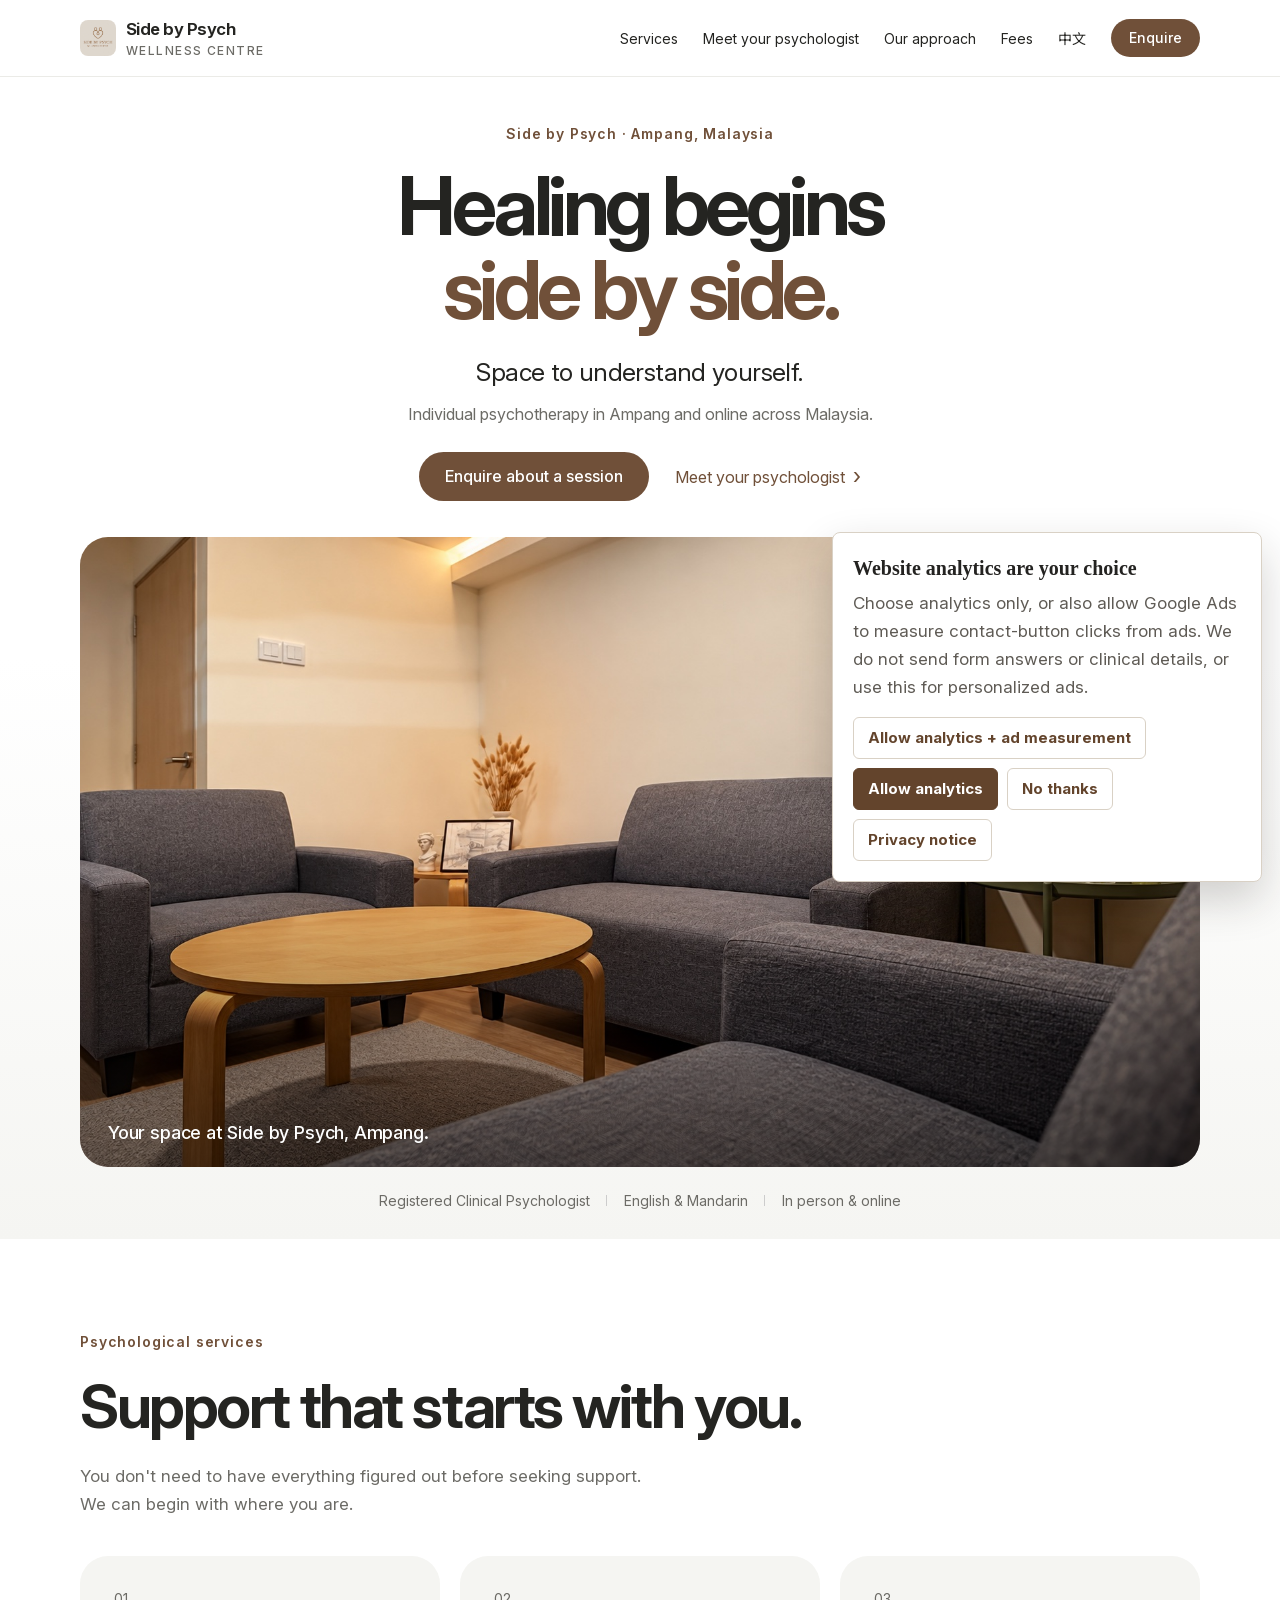
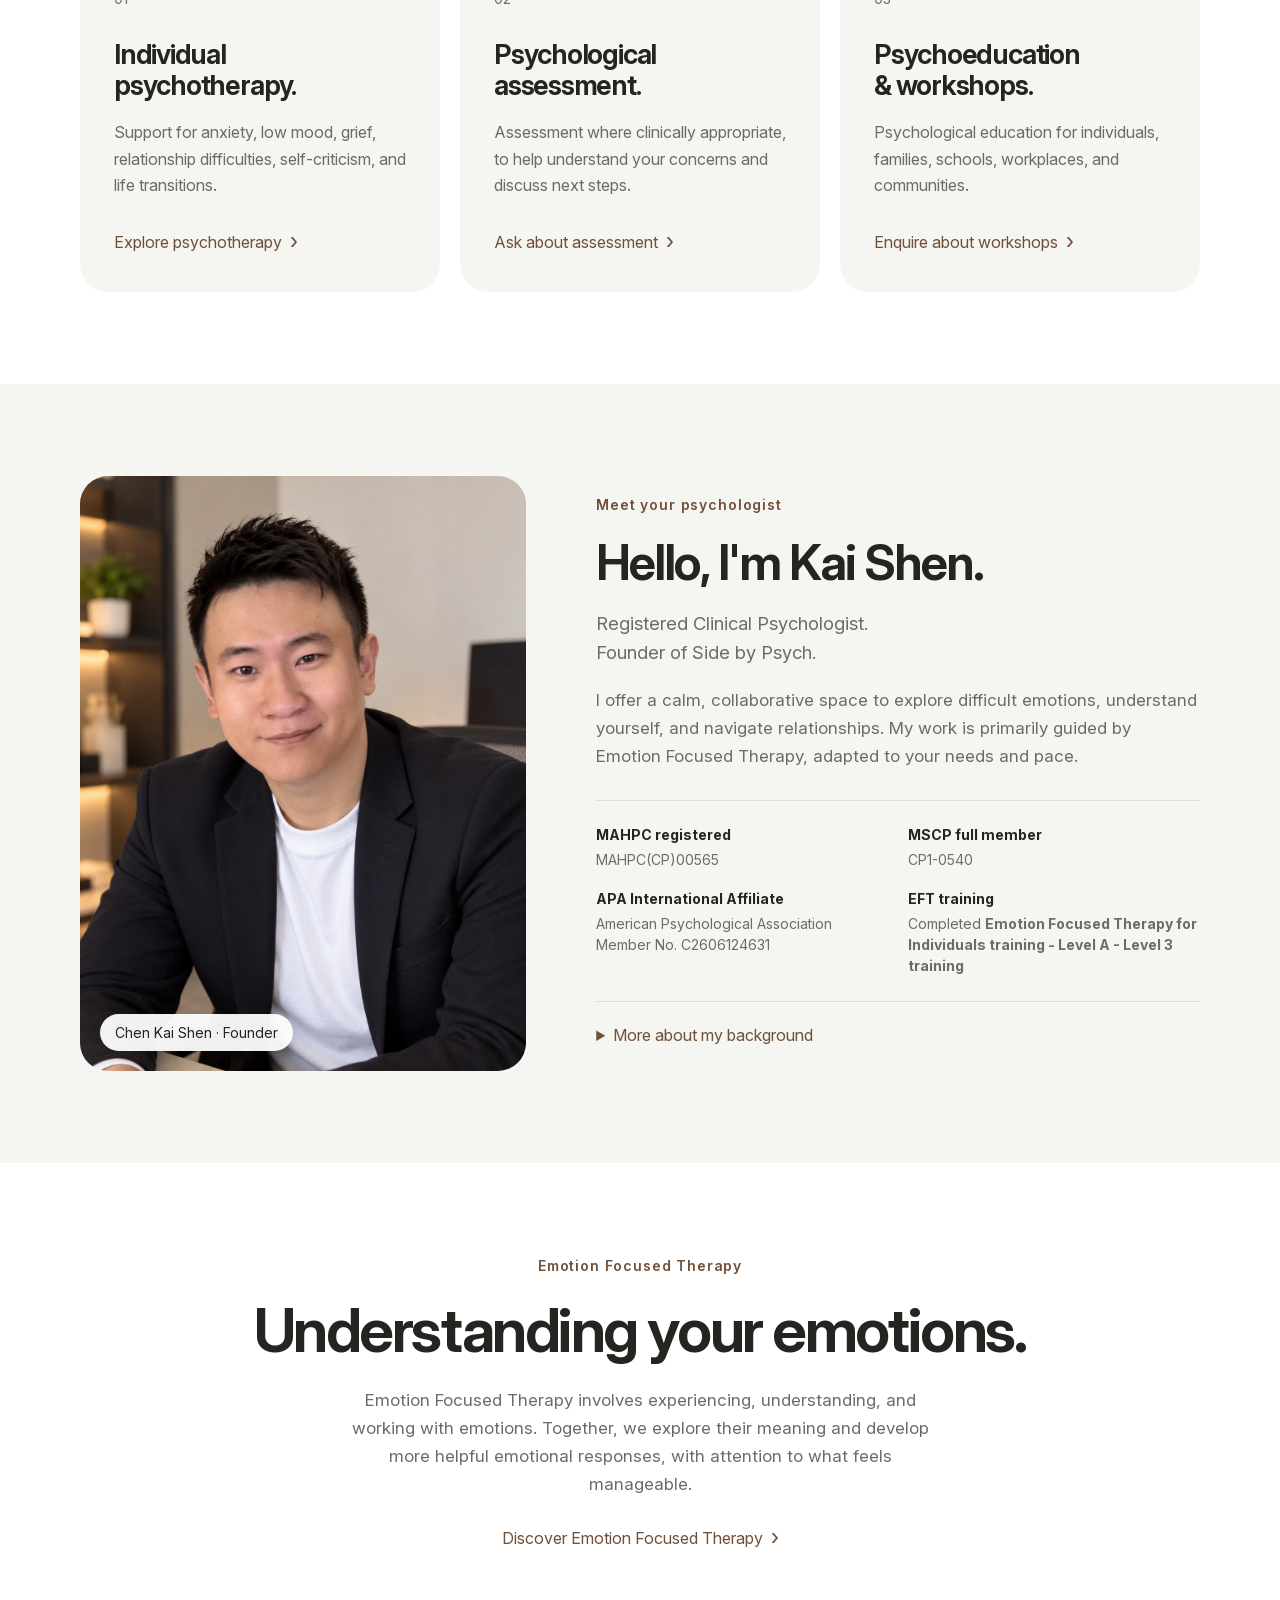
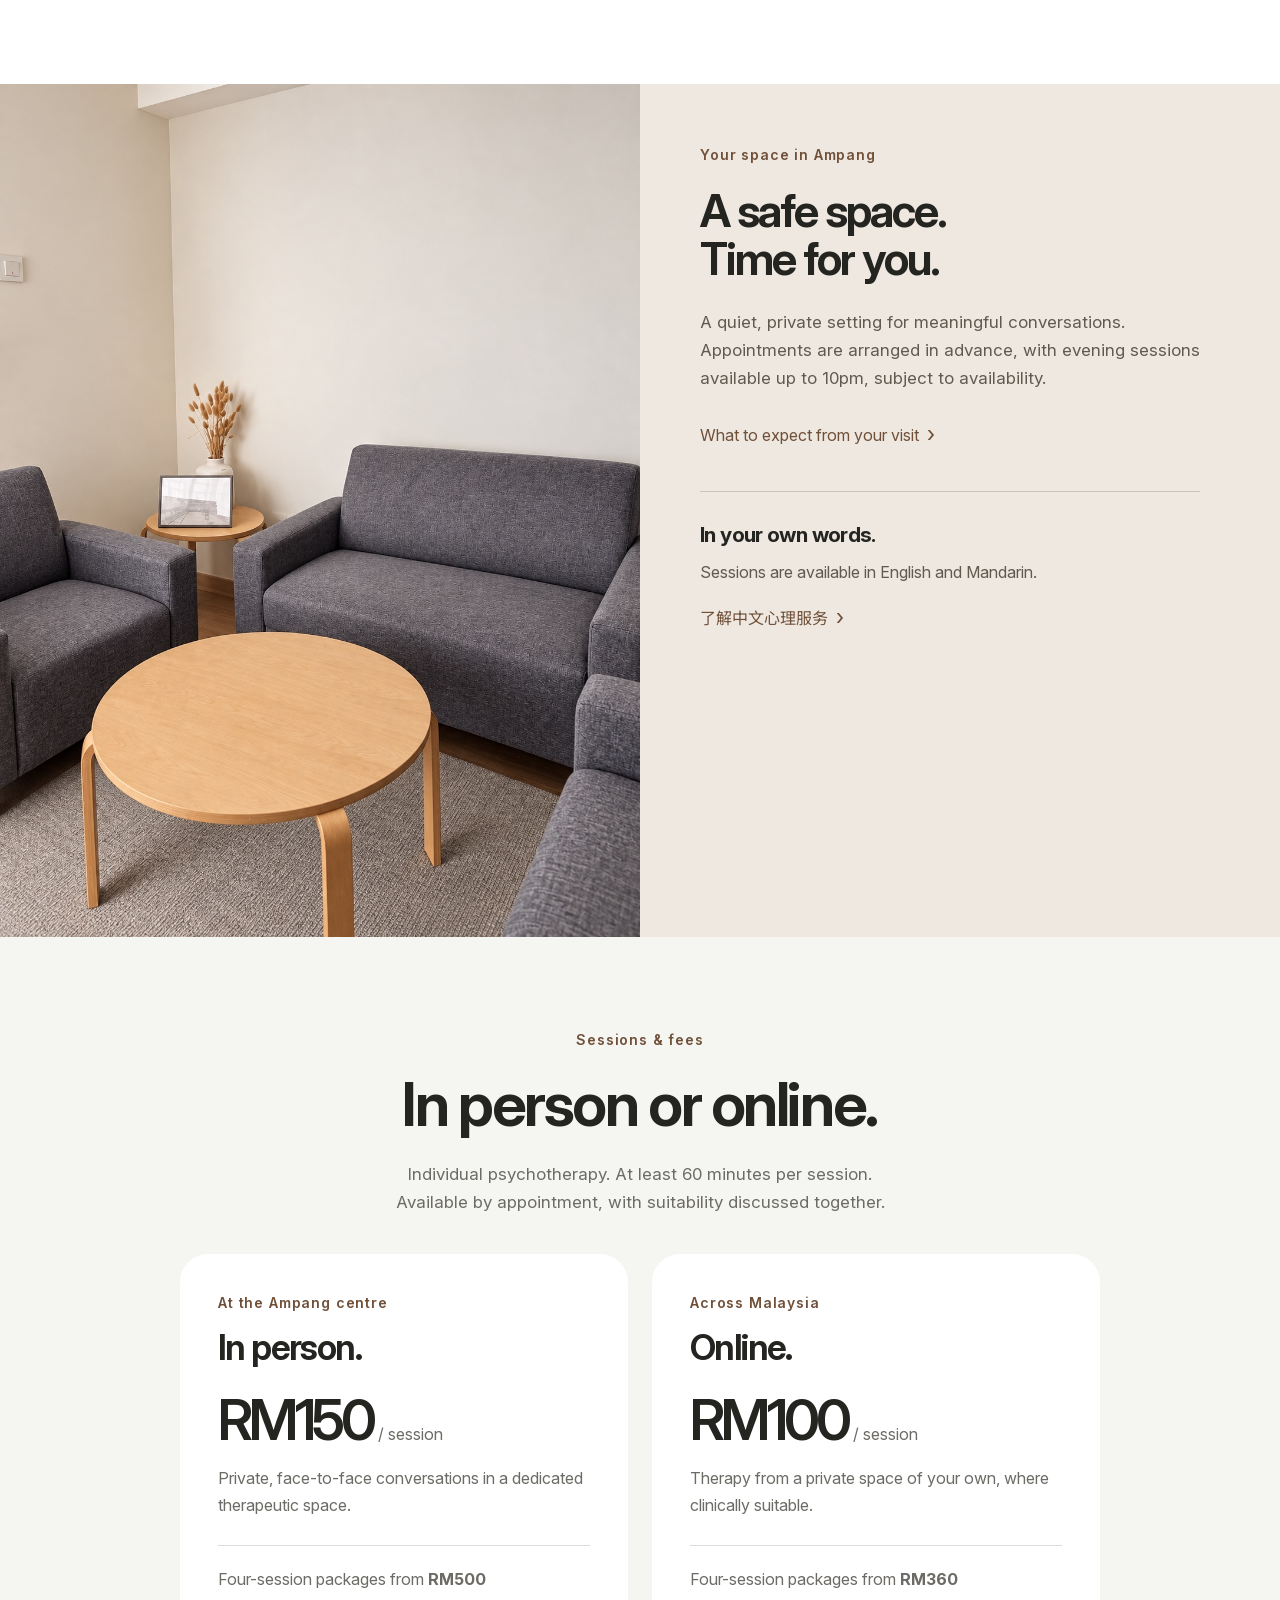
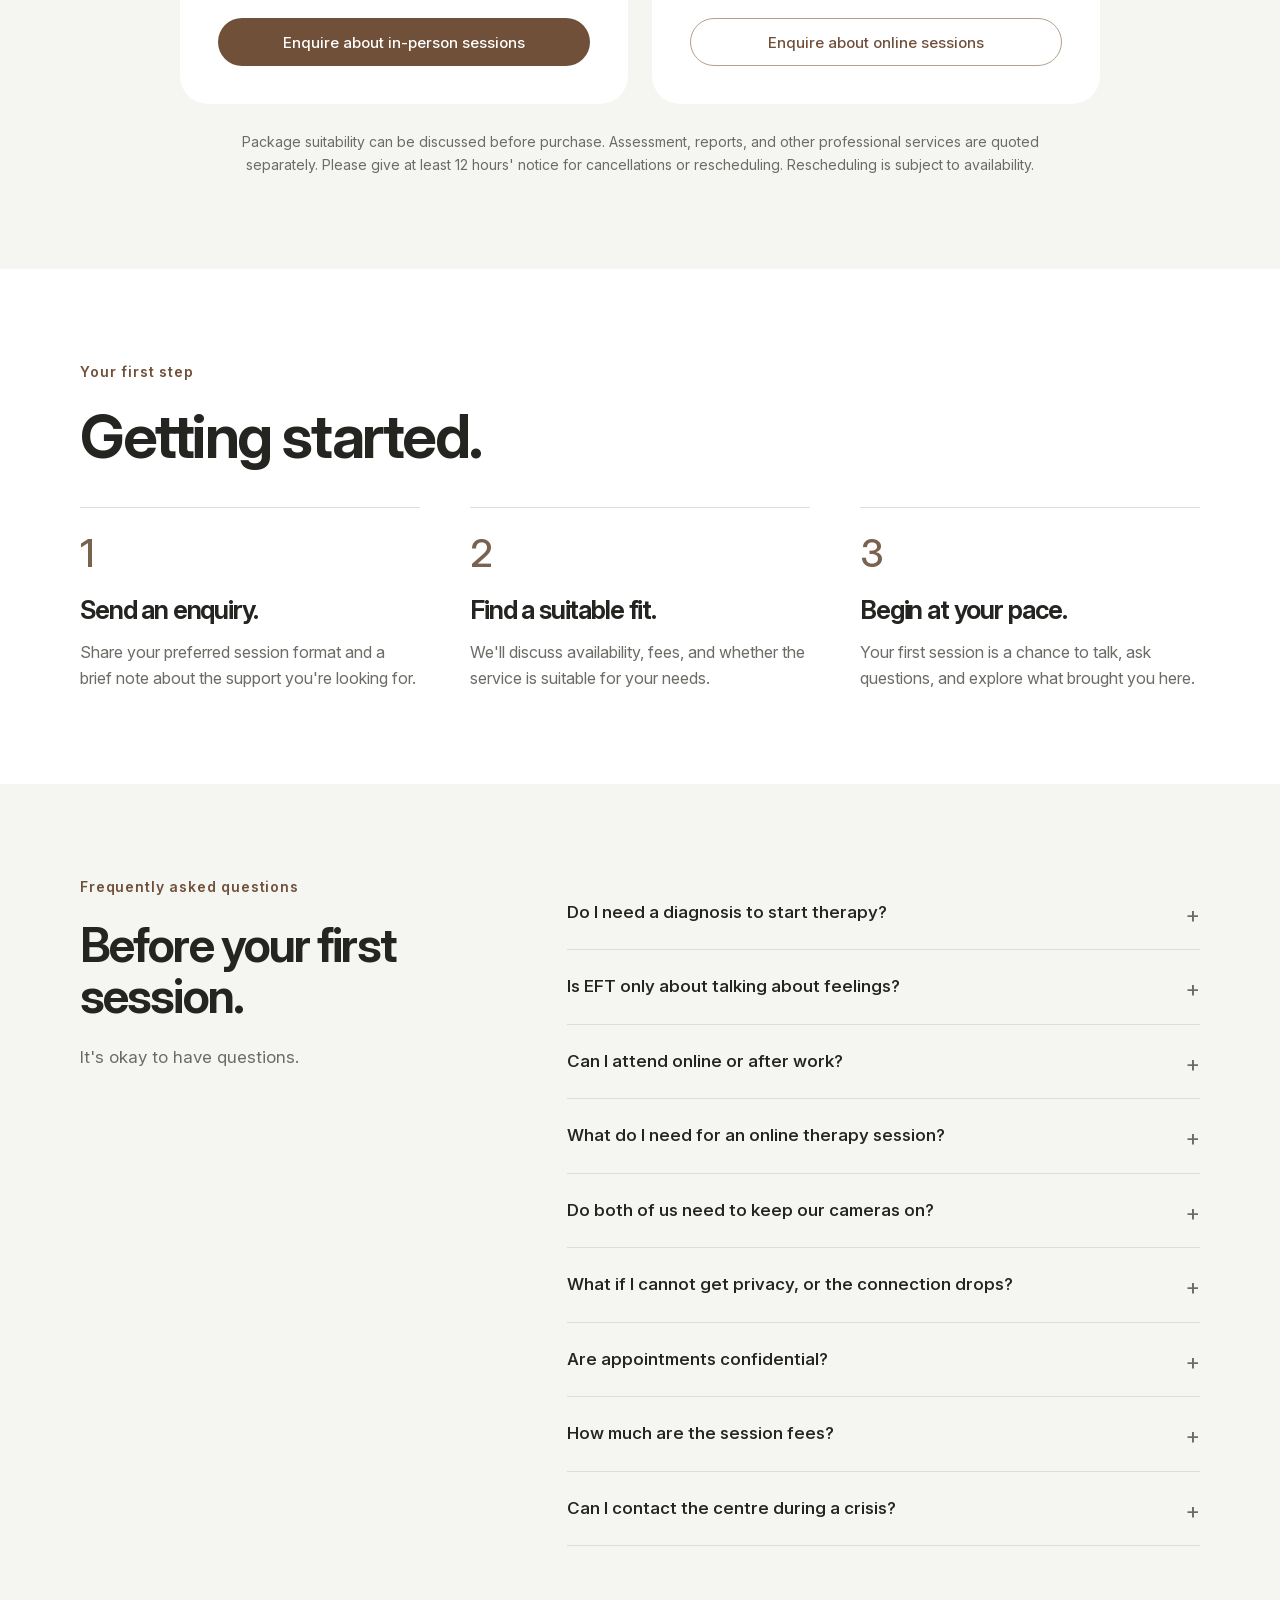
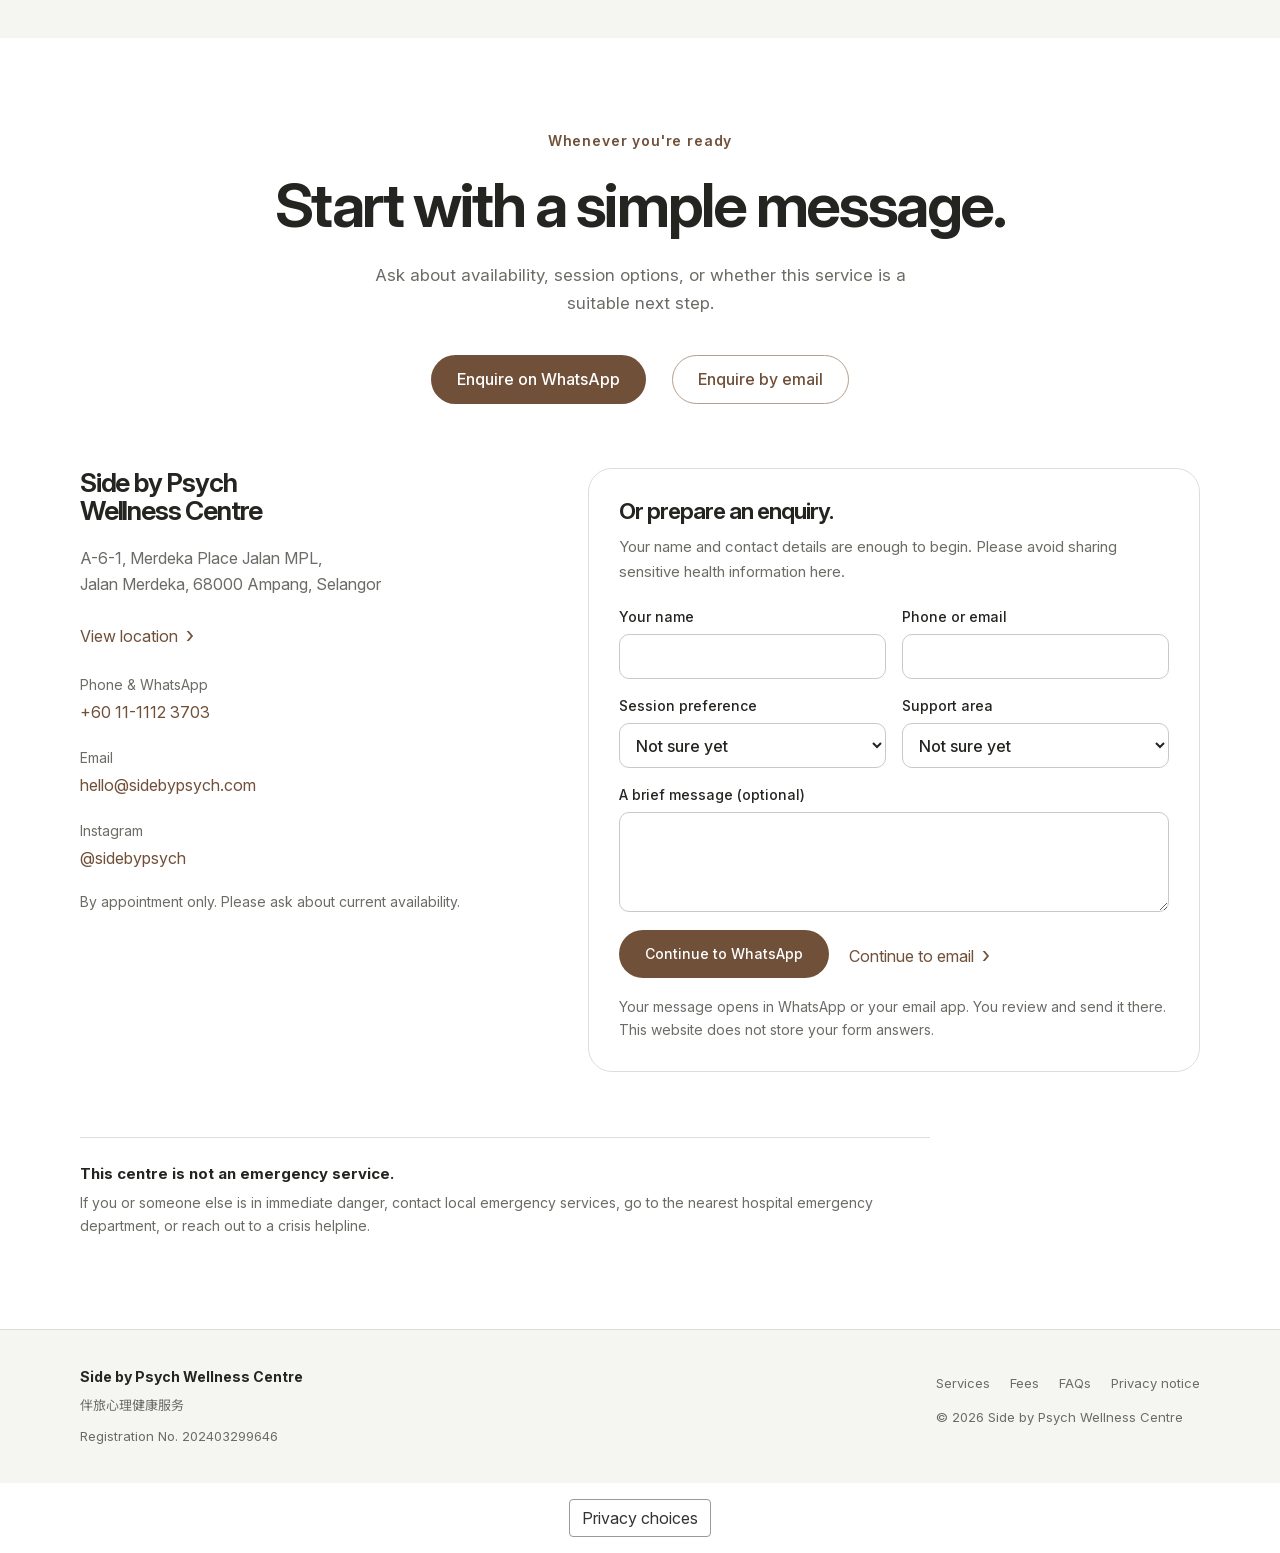
==== commit 88b8f970: "Use Meet your psychologist consistently across website navigation" ====
--- a/index.html
+++ b/index.html
@@ -15,7 +15,7 @@
     <nav class="nav wrap" aria-label="Main navigation">
       <a class="brand" href="index.html" aria-label="Side by Psych home"><img src="assets/logo.jpg" width="36" height="36" alt=""><span>Side by Psych<span class="brand-sub">WELLNESS CENTRE</span></span></a>
       <button class="menu-toggle" aria-expanded="false" aria-controls="nav-links" type="button">Menu</button>
-      <div class="nav-links" id="nav-links"><a href="#services">Services</a><a href="#founder">Meet Kai Shen</a><a href="emotion-focused-therapy-malaysia.html">Our approach</a><a href="#fees">Fees</a><a class="language-link" href="mandarin.html" lang="zh-Hans">中文</a><a class="button button-small" href="#contact">Enquire</a></div>
+      <div class="nav-links" id="nav-links"><a href="#services">Services</a><a href="#founder">Meet your psychologist</a><a href="emotion-focused-therapy-malaysia.html">Our approach</a><a href="#fees">Fees</a><a class="language-link" href="mandarin.html" lang="zh-Hans">中文</a><a class="button button-small" href="#contact">Enquire</a></div>
     </nav>
   </header>
   <main id="main">
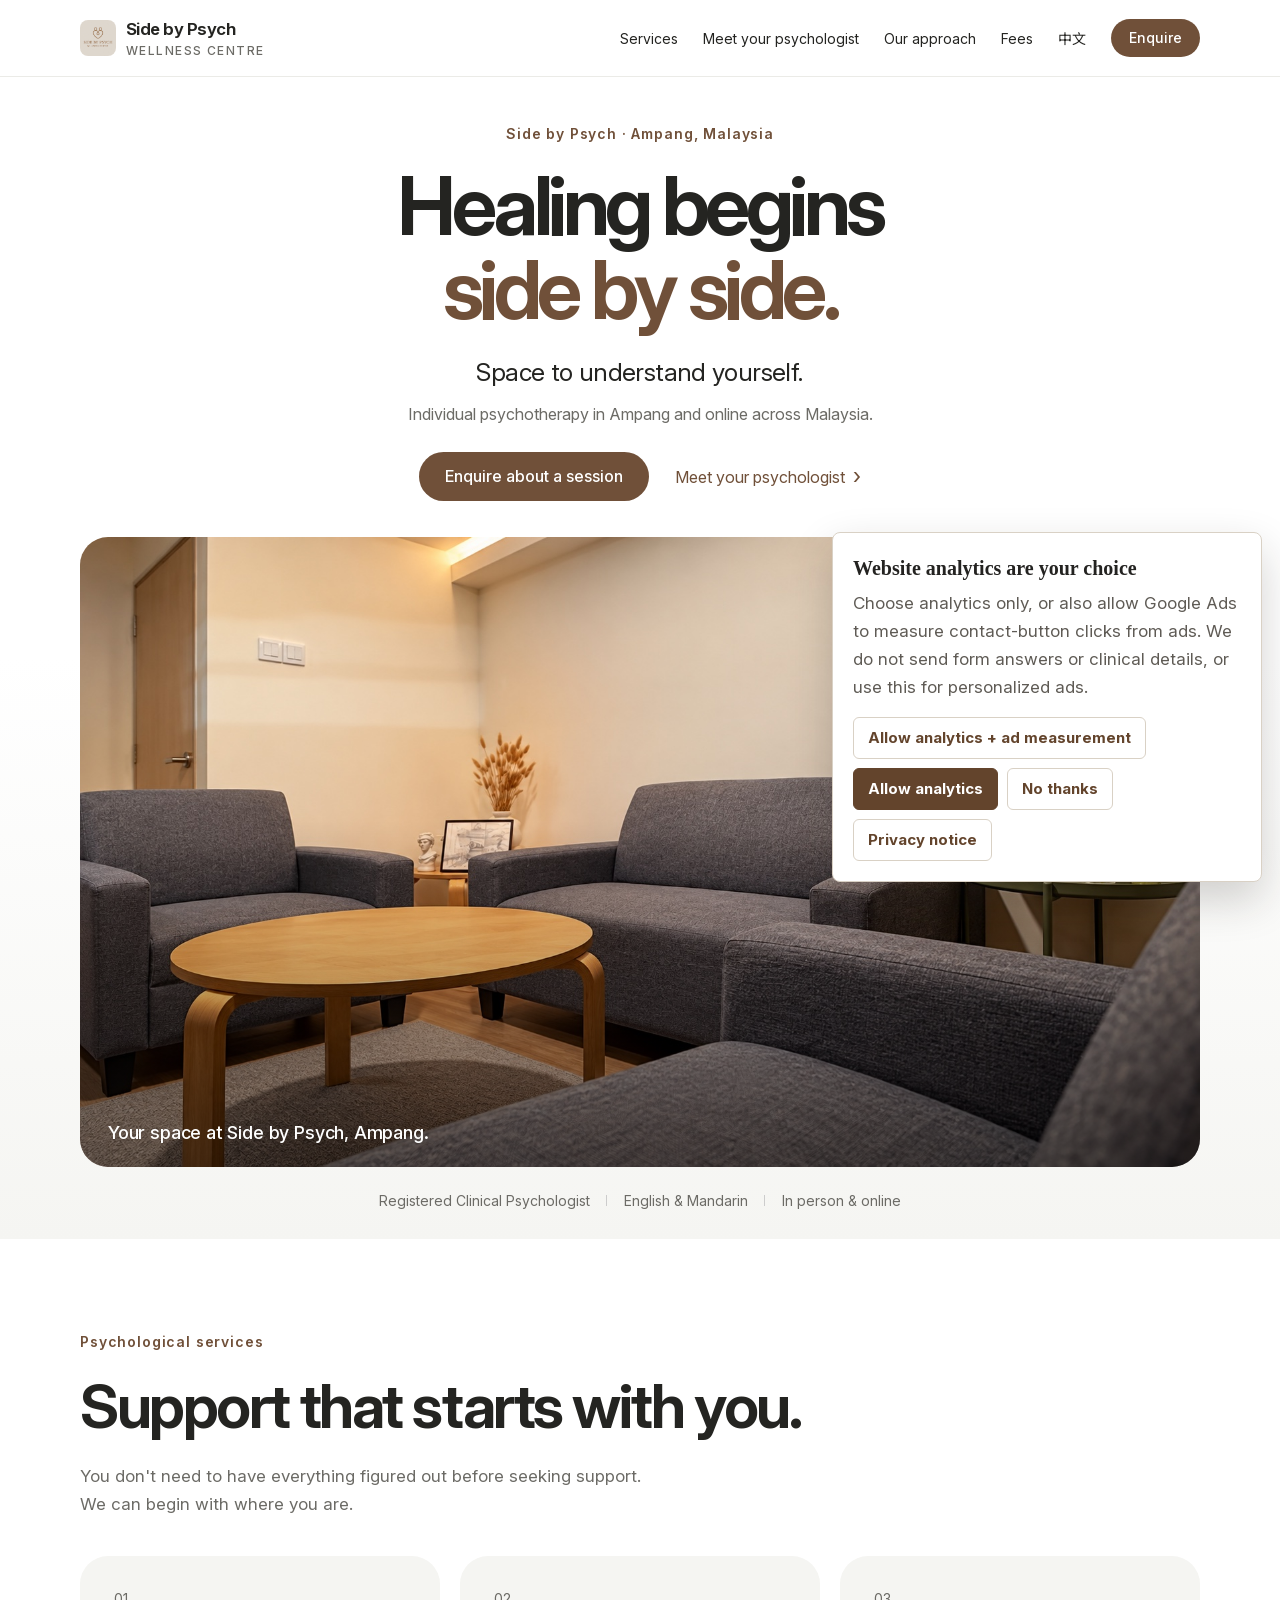
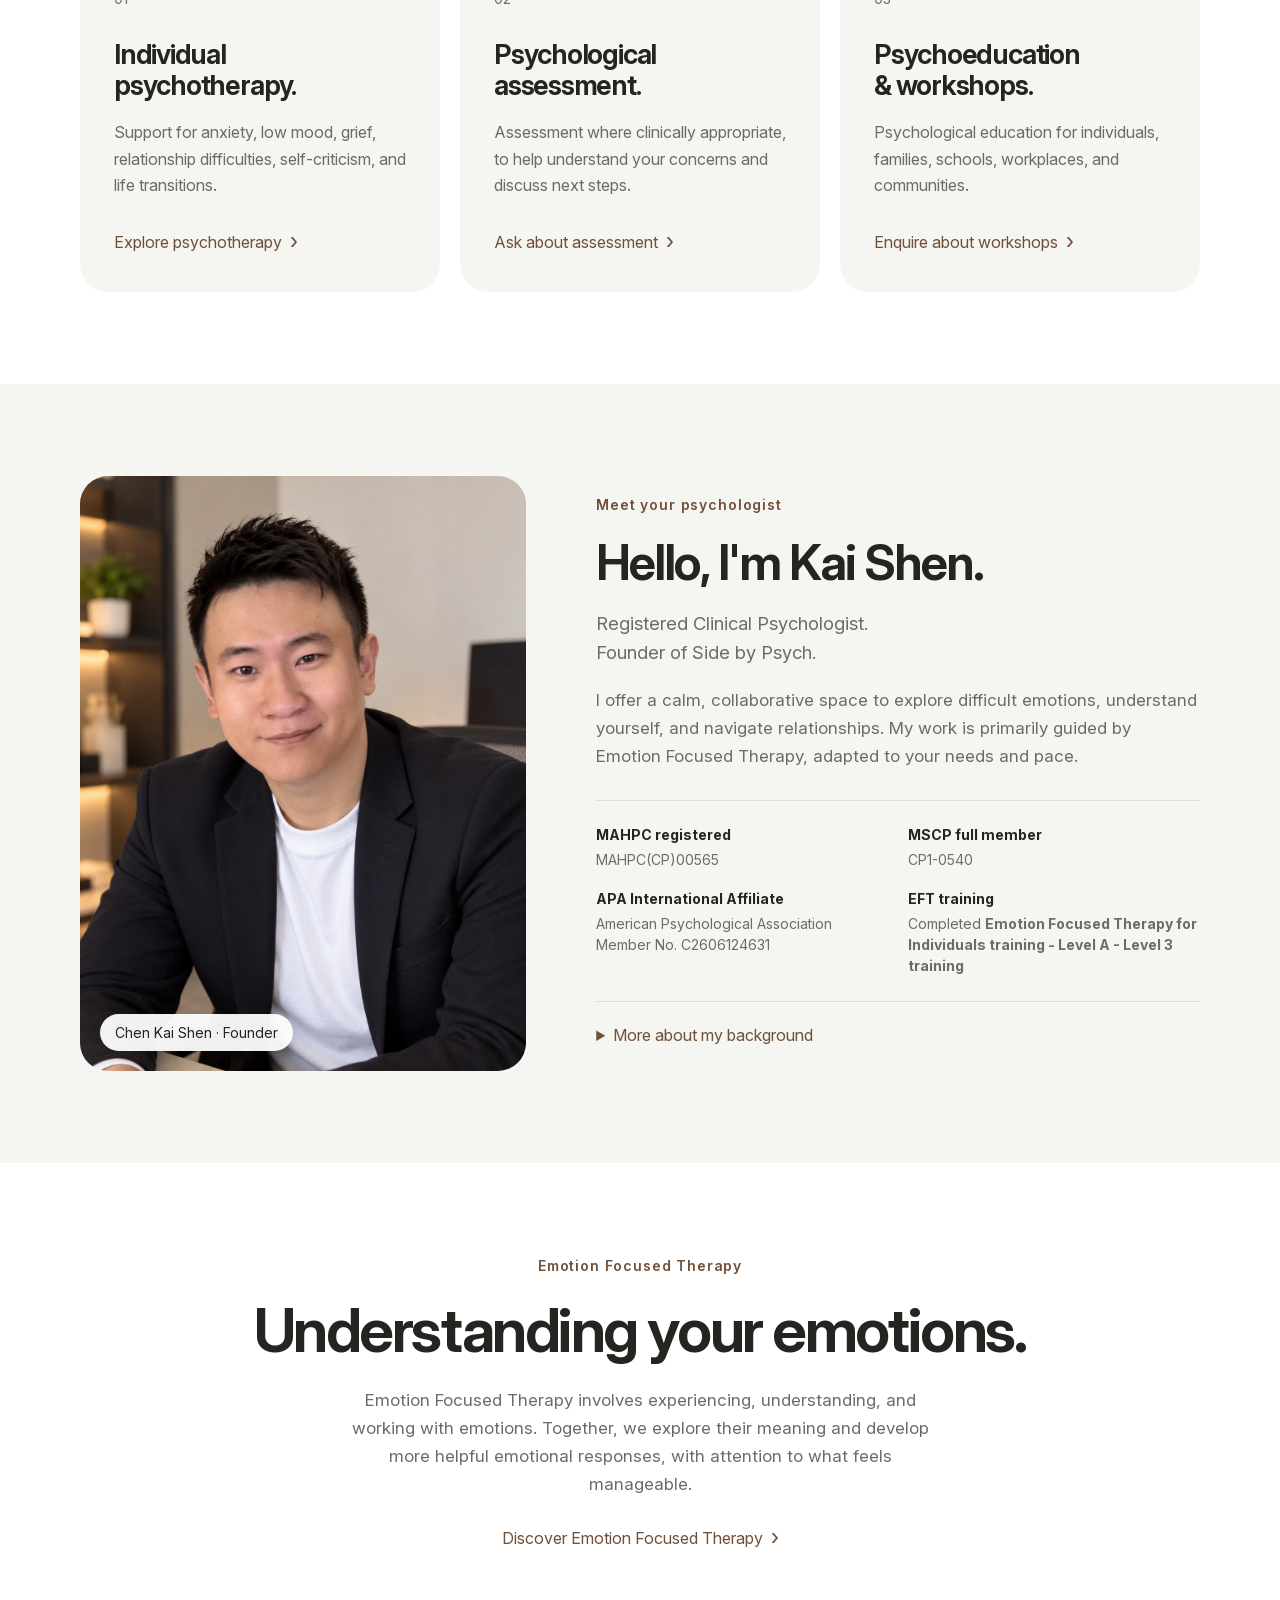
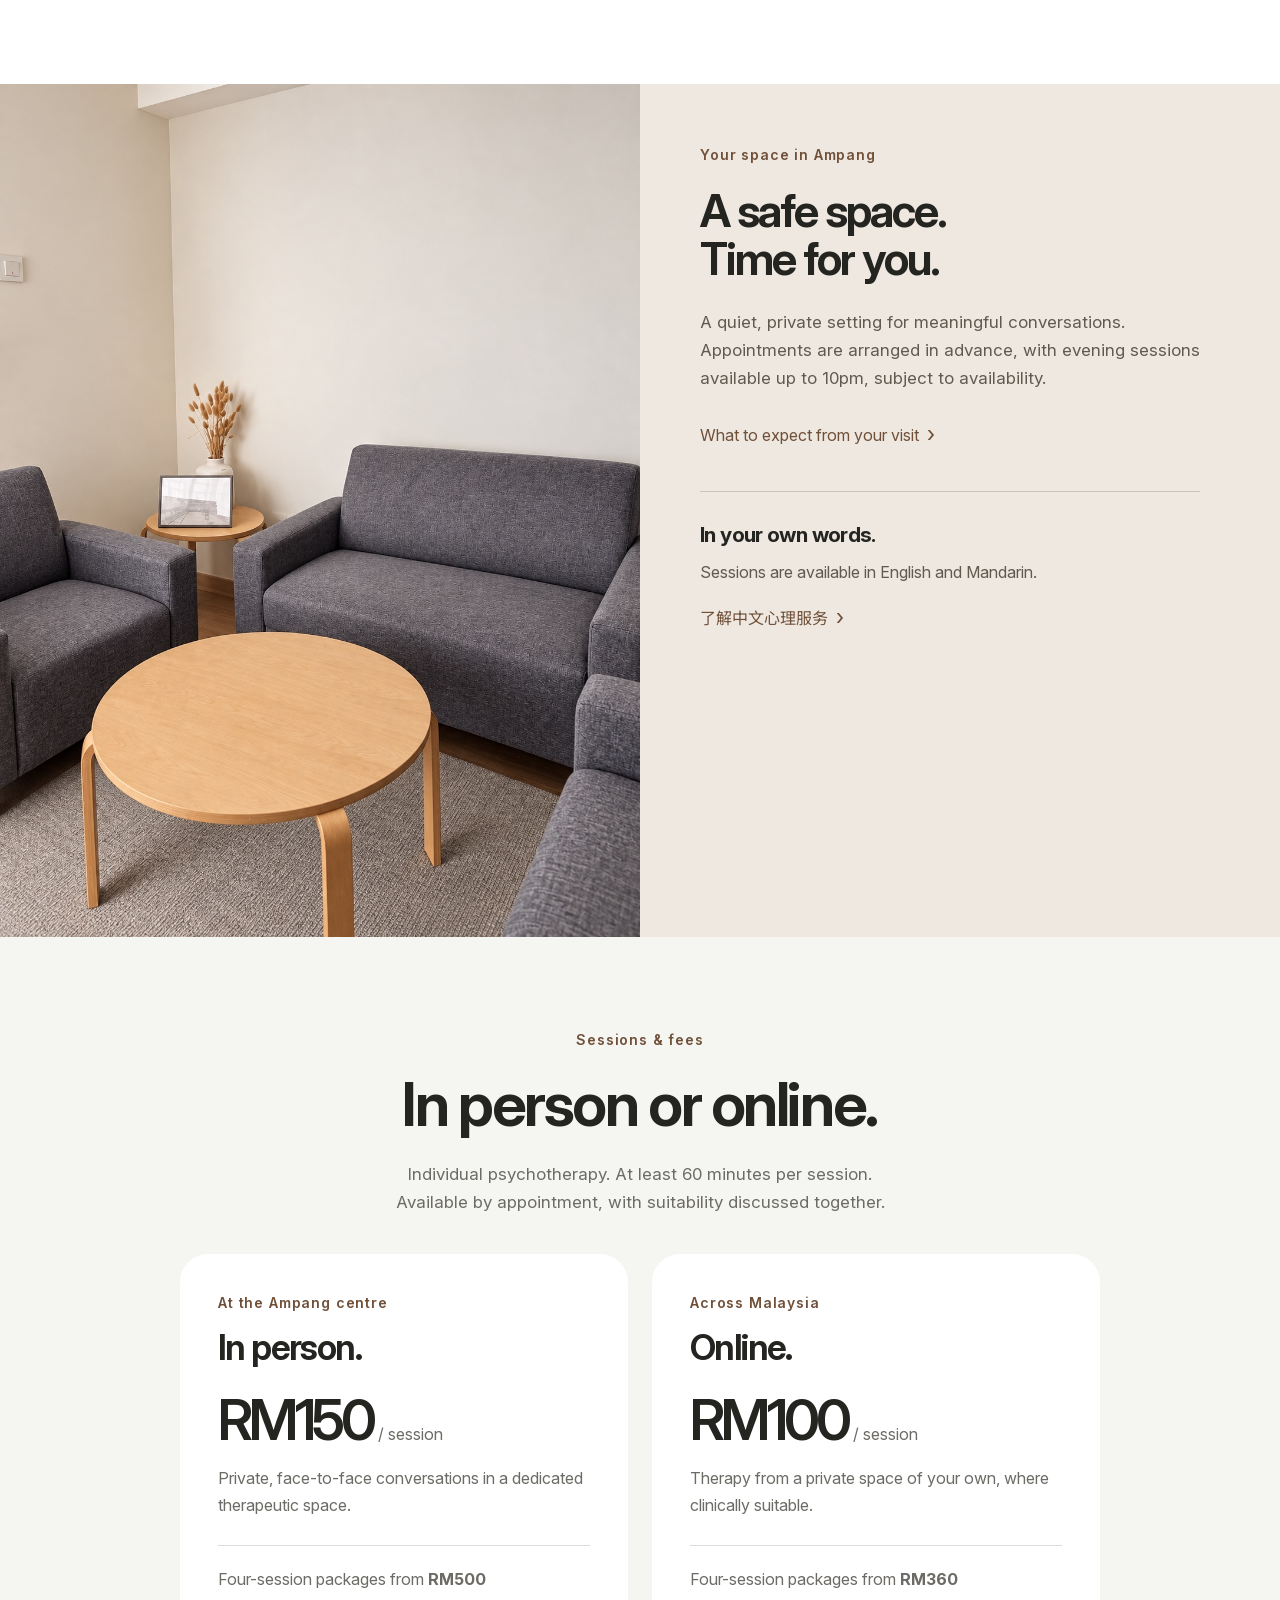
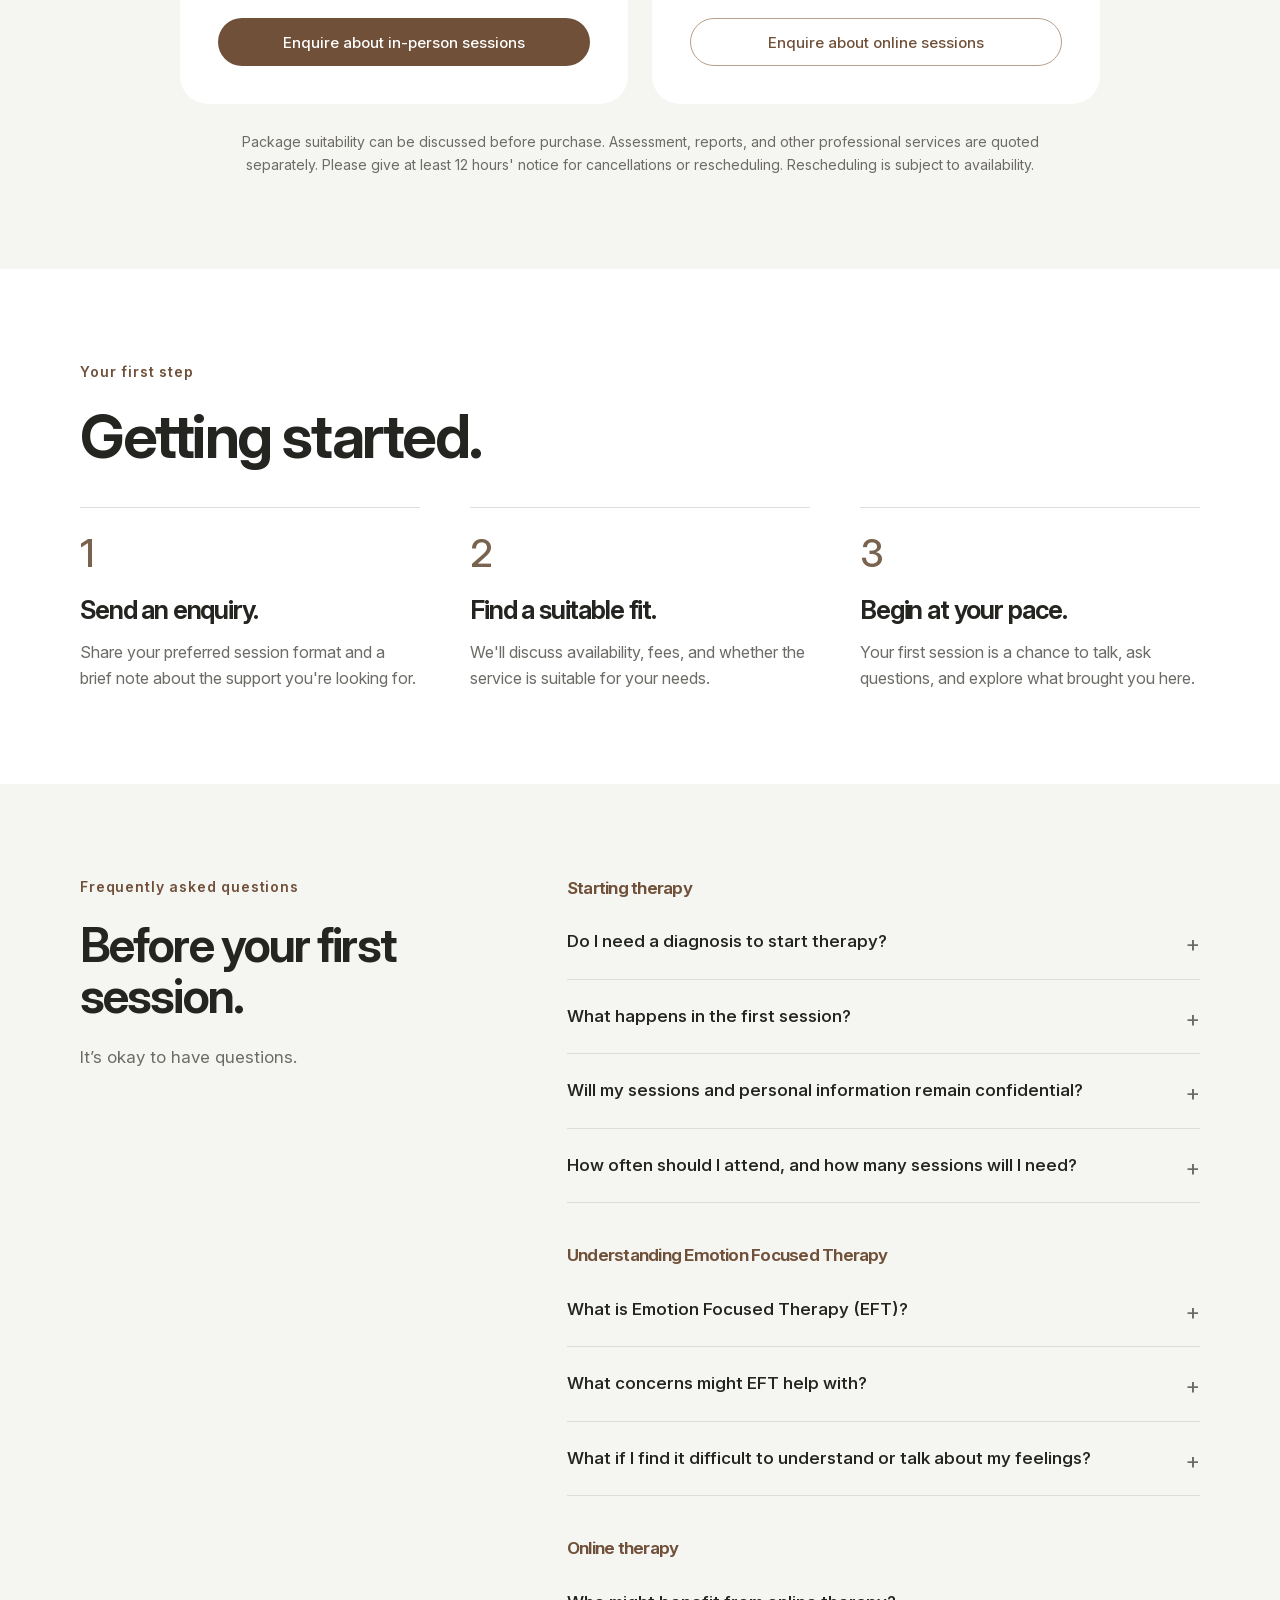
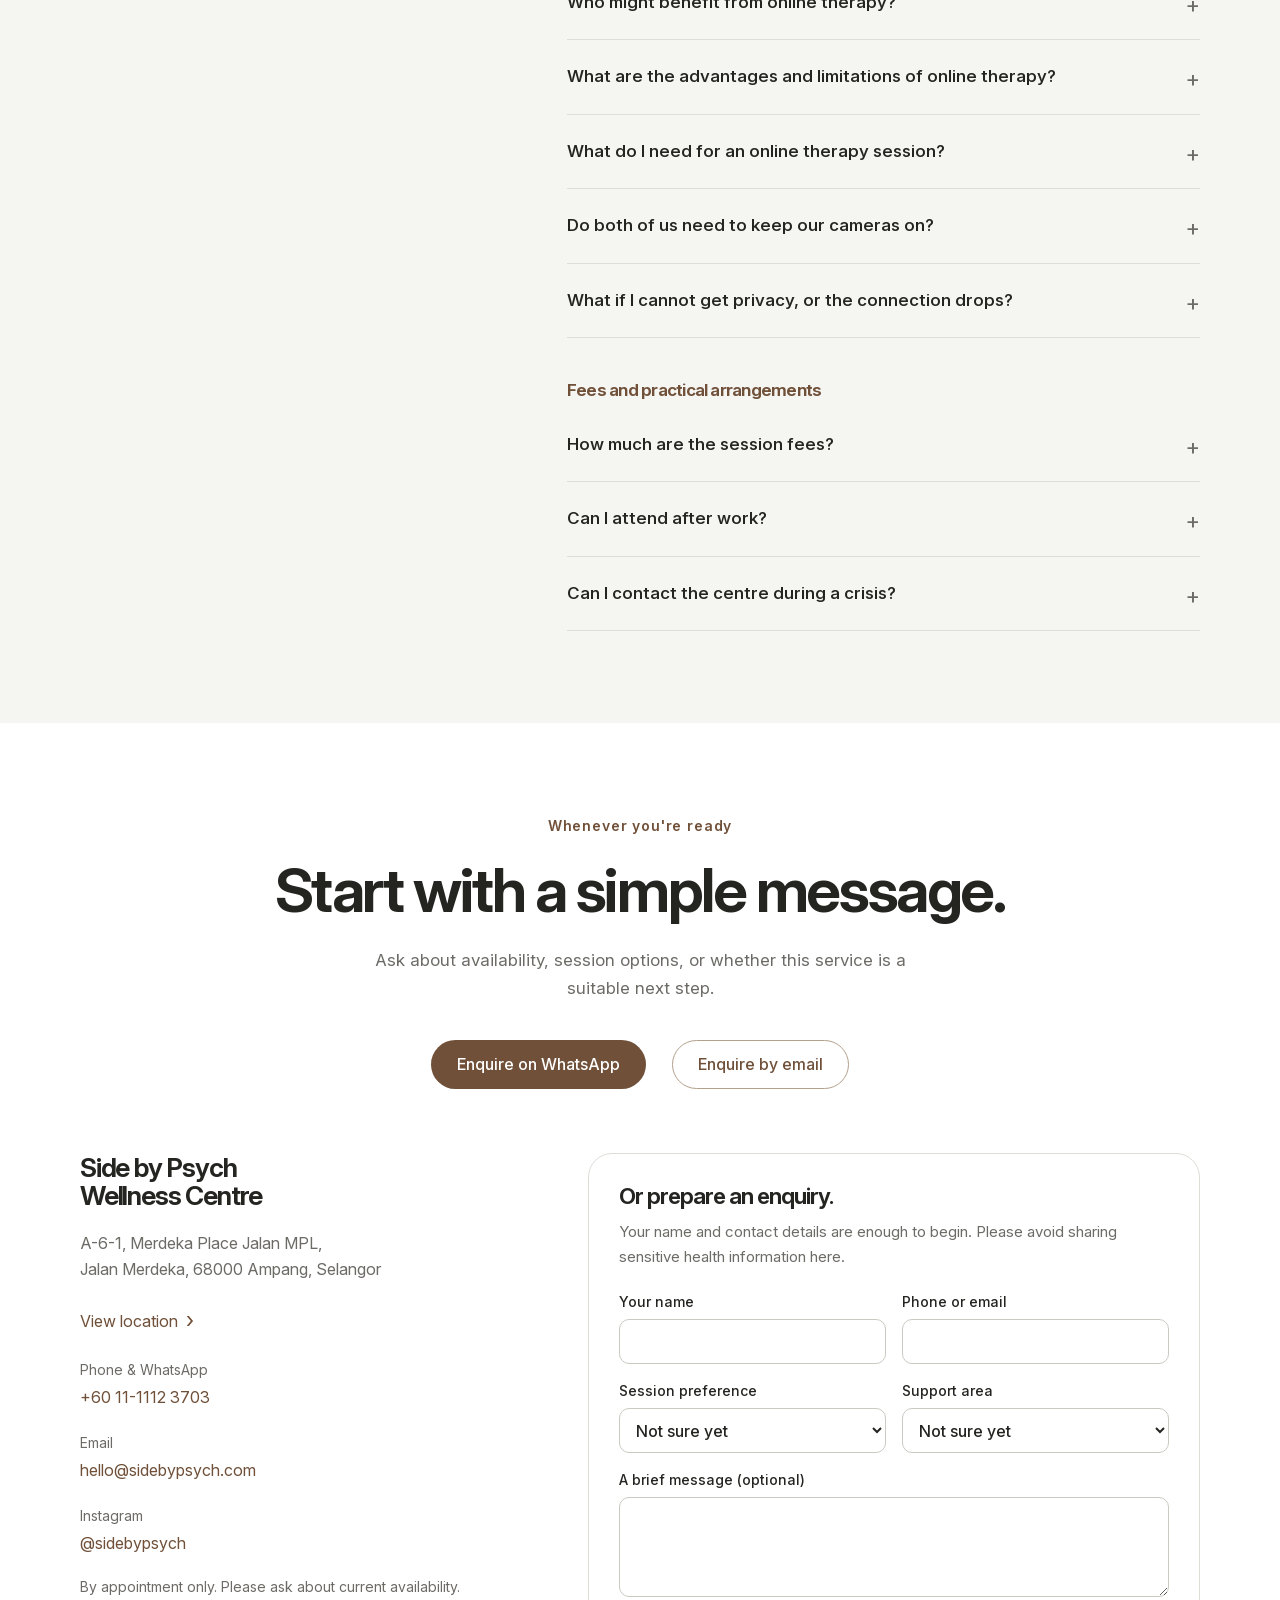
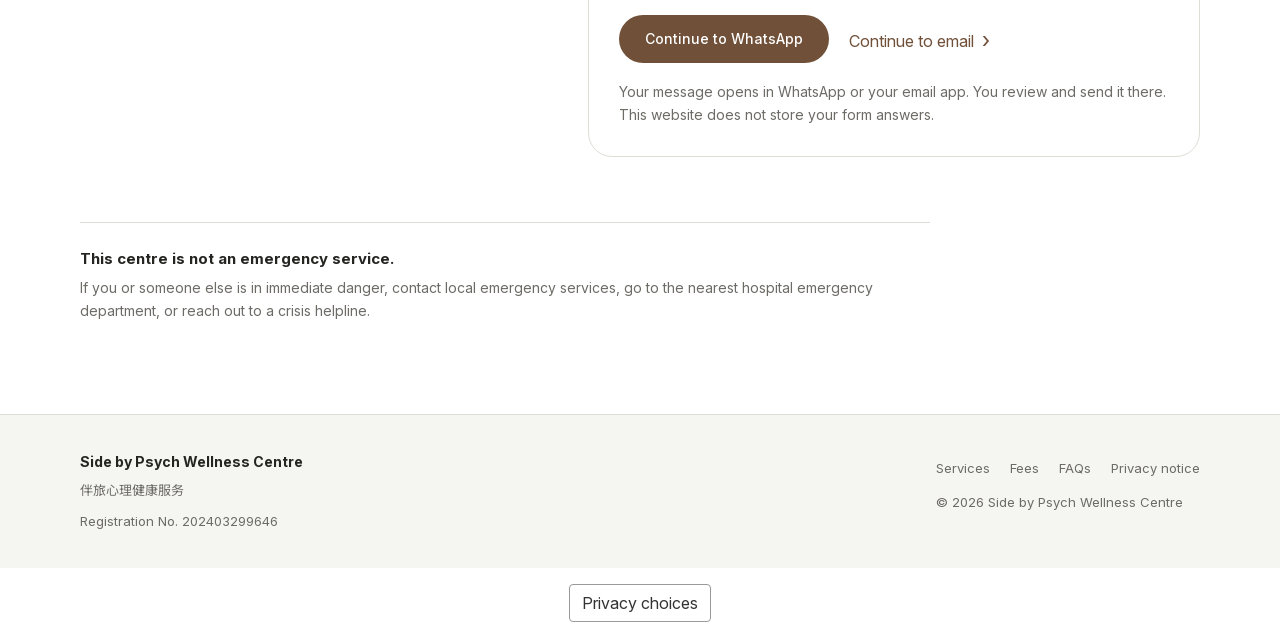
==== commit 0fa61710: "Publish approved bilingual FAQs with topic groups and transparent intake fees" ====
--- a/index.html
+++ b/index.html
@@ -5,7 +5,7 @@
   <meta name="robots" content="index,follow,max-image-preview:large">
   <title>Clinical Psychologist in Ampang | Side by Psych</title>
   <meta name="description" content="Individual psychotherapy in Ampang and online across Malaysia. Healing begins side by side.">
-  <link rel="icon" href="assets/favicon-32.png"><link rel="preload" href="assets/fonts/inter-variable.woff2" as="font" type="font/woff2" crossorigin><link rel="stylesheet" href="assets/fonts/brand-fonts.css?v=20261008-inter"><link rel="stylesheet" href="styles.css?v=20261023-online-faq">
+  <link rel="icon" href="assets/favicon-32.png"><link rel="preload" href="assets/fonts/inter-variable.woff2" as="font" type="font/woff2" crossorigin><link rel="stylesheet" href="assets/fonts/brand-fonts.css?v=20261008-inter"><link rel="stylesheet" href="styles.css?v=20261030-faq">
   <script src="site.js?v=20261008" defer></script><script src="assets/site-analytics.js?v=20261008" data-measurement-id="G-9S9P15LX9G" defer></script>
 <link rel="canonical" href="https://sidebypsych.com/"><meta name="theme-color" content="#79634f"><meta property="og:type" content="website"><meta property="og:site_name" content="Side by Psych Wellness Centre"><meta property="og:title" content="Clinical Psychologist in Ampang | Side by Psych"><meta property="og:description" content="Individual psychotherapy in Ampang and online across Malaysia. Healing begins side by side."><meta property="og:url" content="https://sidebypsych.com/"><meta property="og:image" content="https://sidebypsych.com/assets/room-hero-20261023-angled-v2.jpg"><meta name="twitter:card" content="summary_large_image"><link rel="manifest" href="site.webmanifest"><link rel="alternate" hreflang="en-MY" href="https://sidebypsych.com/"><link rel="alternate" hreflang="zh-Hans-MY" href="https://sidebypsych.com/mandarin.html"><link rel="alternate" hreflang="x-default" href="https://sidebypsych.com/"><script type="application/ld+json">{"@context":"https://schema.org","@graph":[{"@type":"WebSite","@id":"https://sidebypsych.com/#website","url":"https://sidebypsych.com/","name":"Side by Psych Wellness Centre","alternateName":"伴旅心理健康服务","inLanguage":["en-MY","zh-Hans-MY"],"publisher":{"@id":"https://sidebypsych.com/#business"}},{"@type":"WebPage","@id":"https://sidebypsych.com/#webpage","url":"https://sidebypsych.com/","name":"Clinical Psychologist in Ampang | Side by Psych","description":"Registered Clinical Psychologist in Ampang offering individual psychotherapy and Emotion Focused Therapy for anxiety, depression and relationship issues.","inLanguage":"en-MY","dateModified":"2026-10-17","isPartOf":{"@id":"https://sidebypsych.com/#website"},"about":{"@id":"https://sidebypsych.com/#business"},"primaryImageOfPage":{"@type":"ImageObject","url":"https://sidebypsych.com/assets/room-hero-20261023-angled-v2.jpg"}},{"@type":"MedicalBusiness","@id":"https://sidebypsych.com/#business","name":"Side by Psych Wellness Centre","alternateName":"伴旅心理健康服务","url":"https://sidebypsych.com/","slogan":"Healing Begins Side by Side","sameAs":["https://www.instagram.com/sidebypsych/"],"hasMap":"https://www.google.com/maps/search/?api=1&query=A-6-1%2C%20Merdeka%20Place%20Jalan%20MPL%2C%20Jalan%20Merdeka%2C%2068000%20Ampang%2C%20Selangor","description":"Appointment-based psychotherapy and clinical psychology services in Ampang, Selangor, with Emotion Focused Therapy as the main therapeutic approach.","logo":"https://sidebypsych.com/assets/logo.jpg","image":["https://sidebypsych.com/assets/room-hero-20261023-angled-v2.jpg","https://sidebypsych.com/assets/room-wide.jpg","https://sidebypsych.com/assets/therapy-room.jpg"],"telephone":"+601111123703","email":"hello@sidebypsych.com","priceRange":"RM100–RM150 per individual session","currenciesAccepted":"MYR","medicalSpecialty":"Clinical Psychology","identifier":{"@type":"PropertyValue","propertyID":"Business Registration Number","value":"202403299646"},"address":{"@type":"PostalAddress","streetAddress":"A-6-1, Merdeka Place Jalan MPL, Jalan Merdeka","addressLocality":"Ampang","addressRegion":"Selangor","postalCode":"68000","addressCountry":"MY"},"areaServed":[{"@type":"City","name":"Ampang"},{"@type":"State","name":"Selangor"},{"@type":"City","name":"Kuala Lumpur"},{"@type":"Country","name":"Malaysia"}],"contactPoint":{"@type":"ContactPoint","telephone":"+601111123703","contactType":"appointments","availableLanguage":["English","Mandarin Chinese"]},"founder":{"@id":"https://sidebypsych.com/#kai-shen"},"hasOfferCatalog":{"@type":"OfferCatalog","name":"Psychotherapy and psychological services","itemListElement":[{"@type":"Offer","price":"150","priceCurrency":"MYR","itemOffered":{"@type":"Service","name":"Individual psychotherapy","description":"A psychotherapy session of at least 60 minutes with a Registered Clinical Psychologist."}},{"@type":"Offer","price":"500","priceCurrency":"MYR","itemOffered":{"@type":"Service","name":"Four-session individual psychotherapy package"}},{"@type":"Offer","price":"100","priceCurrency":"MYR","itemOffered":{"@type":"Service","name":"Online individual psychotherapy","description":"An online psychotherapy session of at least 60 minutes with a Registered Clinical Psychologist."}},{"@type":"Offer","price":"360","priceCurrency":"MYR","itemOffered":{"@type":"Service","name":"Four-session online psychotherapy package"}},{"@type":"Offer","itemOffered":{"@type":"Service","name":"Psychological assessment"}},{"@type":"Offer","itemOffered":{"@type":"Service","name":"Psychoeducation and workshops"}}]}},{"@type":"Person","@id":"https://sidebypsych.com/#kai-shen","name":"Chen Kai Shen","alternateName":"Kai Shen","url":"https://sidebypsych.com/#founder","image":"https://sidebypsych.com/assets/kai-shen-headshot.jpg","jobTitle":"Registered Clinical Psychologist and Founder","worksFor":{"@id":"https://sidebypsych.com/#business"},"knowsLanguage":["English","Mandarin Chinese"],"knowsAbout":["Emotion Focused Therapy","Acceptance and Commitment Therapy","Mindfulness","Creative expressive therapy","Psychotherapy","Psychological assessment"],"identifier":[{"@type":"PropertyValue","propertyID":"MAHPC Registration","value":"MAHPC(CP)00565"},{"@type":"PropertyValue","propertyID":"APA International Affiliate member number","value":"C2606124631"}],"memberOf":[{"@type":"Organization","name":"Malaysian Society of Clinical Psychology","identifier":"CP1-0540"},{"@type":"Organization","name":"American Psychological Association"}],"hasCredential":{"@type":"EducationalOccupationalCredential","name":"Completed Emotion Focused Therapy for Individuals training - Level A - Level 3 training"},"alumniOf":[{"@type":"CollegeOrUniversity","name":"University of Cyberjaya"},{"@type":"CollegeOrUniversity","name":"Universiti Tunku Abdul Rahman"}]}]}</script></head>
 <body>
@@ -34,16 +34,34 @@
 <section class="space-section" id="space"><div class="space-photo"><img src="assets/room-seating-polished-20261023.jpg" width="1086" height="1448" loading="lazy" alt="Gray seating and a wooden table in the private Ampang therapy room"></div><div class="space-copy"><p class="eyebrow">Your space in Ampang</p><h2>A safe space. <br>Time for you.</h2><p>A quiet, private setting for meaningful conversations. Appointments are arranged in advance, with evening sessions available up to 10pm, subject to availability.</p><a class="text-link" href="psychotherapy-ampang.html">What to expect from your visit <span aria-hidden="true">›</span></a><div class="language-note"><strong>In your own words.</strong><p>Sessions are available in English and Mandarin.</p><a class="text-link" class="language-link" href="mandarin.html" lang="zh-Hans">了解中文心理服务 <span aria-hidden="true">›</span></a></div></div></section>
 <section class="section soft" id="fees"><div class="wrap"><div class="section-heading center"><p class="eyebrow">Sessions &amp; fees</p><h2>In person or online.</h2><p>Individual psychotherapy. At least 60 minutes per session. <br>Available by appointment, with suitability discussed together.</p></div><div class="fee-grid"><article class="fee-card"><p class="eyebrow">At the Ampang centre</p><h3>In person.</h3><p class="price">RM150<span> / session</span></p><p>Private, face-to-face conversations in a dedicated therapeutic space.</p><div class="fee-divider"></div><p class="package">Four-session packages from <strong>RM500</strong></p><a class="button" href="#contact" data-enquiry-mode="In person">Enquire about in-person sessions</a></article><article class="fee-card"><p class="eyebrow">Across Malaysia</p><h3>Online.</h3><p class="price">RM100<span> / session</span></p><p>Therapy from a private space of your own, where clinically suitable.</p><div class="fee-divider"></div><p class="package">Four-session packages from <strong>RM360</strong></p><a class="button button-outline" href="#contact" data-enquiry-mode="Online">Enquire about online sessions</a></article></div><p class="fee-fineprint">Package suitability can be discussed before purchase. Assessment, reports, and other professional services are quoted separately. Please give at least 12 hours' notice for cancellations or rescheduling. Rescheduling is subject to availability.</p></div></section>
 <section class="section" id="booking"><div class="wrap"><div class="section-heading"><p class="eyebrow">Your first step</p><h2>Getting started.</h2></div><ol class="booking-grid"><li><span class="step-index">1</span><h3>Send an enquiry.</h3><p>Share your preferred session format and a brief note about the support you're looking for.</p></li><li><span class="step-index">2</span><h3>Find a suitable fit.</h3><p>We'll discuss availability, fees, and whether the service is suitable for your needs.</p></li><li><span class="step-index">3</span><h3>Begin at your pace.</h3><p>Your first session is a chance to talk, ask questions, and explore what brought you here.</p></li></ol></div></section>
-<section class="section soft" id="faq"><div class="wrap faq-grid"><div class="section-heading"><p class="eyebrow">Frequently asked questions</p><h2>Before your first session.</h2><p>It's okay to have questions.</p></div><div class="faq-list">
-<details><summary>Do I need a diagnosis to start therapy?</summary><p>No. Many people come because they feel stuck, overwhelmed, self-critical, anxious, low, or unsure how to make sense of what they are feeling.</p></details>
-<details><summary>Is EFT only about talking about feelings?</summary><p>EFT goes beyond talking about feelings. It involves experiencing and exploring emotions, managing overwhelm, and working towards emotional change within a collaborative therapeutic relationship.</p></details>
-<details><summary>Can I attend online or after work?</summary><p>Online sessions may be arranged depending on fit and clinical needs. Face-to-face appointments in Ampang are available daily up to 10pm, subject to availability.</p></details>
-<details id="online-session-setup"><summary>What do I need for an online therapy session?</summary><p>A little preparation helps you focus on the conversation:</p><ul class="online-session-checklist"><li>A safe, quiet, private space where you can speak without interruptions or being overheard. Ask others not to enter, and keep your screen out of view.</li><li>A stable, private internet connection; avoid public Wi-Fi.</li><li>A charged computer, tablet or phone with a working camera, microphone and speakers or headphones. Test them before the session and keep your device steady.</li><li>Comfortable seating, clear lighting on your face, and notifications silenced.</li></ul><p>Your therapist also needs a private, quiet space. Headphones can help with privacy and sound quality, but cannot stop others hearing your own voice.</p></details>
-<details id="online-session-cameras"><summary>Do both of us need to keep our cameras on?</summary><p>Yes. At Side by Psych, both the client and therapist keep their cameras on during online sessions so we can see each other clearly. Position your camera so your face is visible, with light in front of you rather than a bright window behind you.</p><p>If using a camera is difficult or raises concerns for you, please discuss this before your appointment so we can consider a suitable arrangement.</p></details>
-<details id="online-session-privacy"><summary>What if I cannot get privacy, or the connection drops?</summary><p>Please tell us before your appointment if you may be interrupted, overheard, or unable to use video reliably. We can discuss whether a different time, a more private location, or an in-person session would be more suitable.</p><p>Agree a backup contact method with your therapist before starting. If someone enters the room or you feel privacy is lost, pause the conversation and let your therapist know. If the call drops, use the agreed contact method to decide the next step.</p></details>
-<details><summary>Are appointments confidential?</summary><p>Sessions are handled with professional confidentiality, within the usual ethical and legal limits, such as risk of harm, safeguarding concerns, or legal requirements.</p></details>
-<details><summary>How much are the session fees?</summary><p>In-person individual psychotherapy is RM150 and online psychotherapy is RM100, for at least 60 minutes. Four-session packages start at RM500 in person and RM360 online. Assessment, reports, and other services are quoted separately.</p></details>
-<details><summary>Can I contact the centre during a crisis?</summary><p>The centre is not an emergency service. If there is immediate danger, contact local emergency services, go to the nearest hospital emergency department, or reach out to a crisis helpline.</p></details>
+<section class="section soft" id="faq"><div class="wrap faq-grid"><div class="section-heading"><p class="eyebrow">Frequently asked questions</p><h2>Before your first session.</h2><p>It’s okay to have questions.</p></div><div class="faq-list">
+<div class="faq-group" role="group" aria-labelledby="faq-group-starting">
+<h3 class="faq-group-title" id="faq-group-starting">Starting therapy</h3>
+<details class="faq-item" id="diagnosis"><summary>Do I need a diagnosis to start therapy?</summary><p>No. Many people come because they feel stuck, overwhelmed, self-critical, anxious, low, or unsure how to make sense of what they are feeling. You can also seek support to understand yourself and your relationships better.</p></details>
+<details class="faq-item" id="first-session"><summary>What happens in the first session?</summary><p>The first session usually involves getting to know you, understanding what brings you to therapy, and discussing what you hope will change. Your psychologist will explain the approach, invite your questions, and begin exploring what matters most to you.</p><p>You don’t need to prepare a perfect explanation or tell your whole story at once.</p></details>
+<details class="faq-item" id="confidentiality"><summary>Will my sessions and personal information remain confidential?</summary><p>Your privacy is an important part of our work. Information about your sessions is not routinely shared with family members, partners, employers, or others without your consent.</p><p>Confidentiality has ethical and legal limits, including certain serious safety concerns and legal requirements. Your psychologist will explain these limits and how your information is handled at the beginning of therapy. Where possible and appropriate, any necessary disclosure will be discussed with you.</p><p>You’re welcome to ask about privacy before booking or at any point during therapy.</p></details>
+<details class="faq-item" id="therapy-frequency"><summary>How often should I attend, and how many sessions will I need?</summary><p>There is no single number that suits everyone. The frequency and length of therapy depend on your concerns, goals, circumstances, and progress. You and your psychologist can discuss an initial plan and review whether further sessions would be useful.</p><p>A four-session package is a payment option; it does not mean that therapy must be completed within four sessions.</p></details>
+</div>
+<div class="faq-group" role="group" aria-labelledby="faq-group-eft">
+<h3 class="faq-group-title" id="faq-group-eft">Understanding Emotion Focused Therapy</h3>
+<details class="faq-item" id="what-is-eft"><summary>What is Emotion Focused Therapy (EFT)?</summary><p>EFT helps you understand your emotions and work through feelings that leave you stuck. With your psychologist’s support, you explore what your feelings tell you about your needs and develop more helpful ways of responding to yourself and others.</p><p>The work can involve experiencing and exploring emotions, managing overwhelm, and developing new emotional responses within a collaborative therapeutic relationship.</p></details>
+<details class="faq-item" id="eft-concerns"><summary>What concerns might EFT help with?</summary><p>EFT may help with depression, anxiety, difficulties following painful experiences, low self-esteem, inner conflict, and unresolved relationship feelings.</p><p>Whether it suits you depends on your needs, preferences, and current circumstances. Some situations call for other support before deeper emotional work.</p></details>
+<details class="faq-item" id="talking-about-feelings"><summary>What if I find it difficult to understand or talk about my feelings?</summary><p>You do not need to arrive knowing exactly what you feel. Your psychologist can help you gradually explore your experiences and find words for them. You can also discuss any doubts about focusing on emotions.</p><p>If something feels difficult to share, you can say so, ask for a pause, or let your psychologist know that you are not ready to explore it.</p></details>
+</div>
+<div class="faq-group" role="group" aria-labelledby="faq-group-online">
+<h3 class="faq-group-title" id="faq-group-online">Online therapy</h3>
+<details class="faq-item" id="online-suitability"><summary>Who might benefit from online therapy?</summary><p>Online therapy may suit people who live far from a therapist, find travelling difficult, or feel more comfortable opening up from their own space. Some people with social anxiety may find video sessions less intimidating.</p><p>Suitability depends on your needs, preferences, and access to a private space.</p></details>
+<details class="faq-item" id="online-benefits-limitations"><summary>What are the advantages and limitations of online therapy?</summary><p>Online sessions remove the need to travel and allow you to attend from familiar surroundings. However, some people find video sessions less personally connected, and technical problems or interruptions may affect the session.</p><p>You will need reliable internet and a quiet, private space. Some exercises require extra preparation, and in-person support may suit you better if staying emotionally connected during video sessions is difficult.</p></details>
+<details class="faq-item" id="online-session-setup"><summary>What do I need for an online therapy session?</summary><p>A little preparation helps you focus on the conversation:</p><ul class="online-session-checklist"><li>A safe, quiet, private space where you can speak without interruptions or being overheard. Ask others not to enter, and keep your screen out of view.</li><li>A stable, private internet connection. Avoid public Wi-Fi.</li><li>A charged computer, tablet, or phone with a working camera, microphone, and speakers or headphones. Test them before the session and keep your device steady.</li><li>Comfortable seating, clear lighting on your face, and notifications silenced.</li></ul><p>Your psychologist also needs a private, quiet space. Headphones can help with privacy and sound quality, but cannot stop others hearing your own voice.</p></details>
+<details class="faq-item" id="online-session-cameras"><summary>Do both of us need to keep our cameras on?</summary><p>Yes. At Side by Psych, both the client and psychologist keep their cameras on during online sessions so we can see each other clearly.</p><p>Position your camera so your face is visible, with light in front of you rather than a bright window behind you.</p><p>If using a camera is difficult or raises concerns for you, please discuss this before your appointment so we can consider a suitable arrangement.</p></details>
+<details class="faq-item" id="online-session-privacy"><summary>What if I cannot get privacy, or the connection drops?</summary><p>Please tell us before your appointment if you may be interrupted, overheard, or unable to use video reliably. We can discuss whether a different time, a more private location, or an in-person session would be more suitable.</p><p>Agree a backup contact method with your psychologist before starting. If someone enters the room or you feel privacy is lost, pause the conversation and let your psychologist know. If the call drops, use the agreed contact method to decide the next step.</p></details>
+</div>
+<div class="faq-group" role="group" aria-labelledby="faq-group-practical">
+<h3 class="faq-group-title" id="faq-group-practical">Fees and practical arrangements</h3>
+<details class="faq-item" id="session-fees"><summary>How much are the session fees?</summary><p>We aim to keep therapy affordable, with clear, upfront fees:</p><ul class="faq-answer-list"><li><strong>In-person individual psychotherapy:</strong> RM150 per session.</li><li><strong>Online individual psychotherapy:</strong> RM100 per session.</li></ul><p><strong>Your first session includes intake and usually lasts 90 minutes or longer, at the same session price.</strong> There is no separate intake fee or extra charge for the additional time.</p><p>Follow-up sessions last at least 60 minutes. Four-session packages start at RM500 in person and RM360 online.</p><p>Separate psychological assessments, reports, and other professional services are quoted in advance, so you can understand the costs before deciding to proceed.</p></details>
+<details class="faq-item" id="evening-appointments"><summary>Can I attend after work?</summary><p>Face-to-face appointments at the Ampang centre are available daily up to 10pm, subject to availability. All sessions require an appointment. Please contact us to discuss a suitable time.</p></details>
+<details class="faq-item" id="crisis-support"><summary>Can I contact the centre during a crisis?</summary><p>The centre is not an emergency service. If you or someone else is in immediate danger, contact local emergency services, go to the nearest hospital emergency department, or reach out to a crisis helpline.</p></details>
+</div>
 </div></div></section>
 <section class="section contact-section" id="contact"><div class="wrap"><div class="section-heading center"><p class="eyebrow">Whenever you're ready</p><h2>Start with a simple message.</h2><p>Ask about availability, session options, or whether this service is a suitable next step.</p></div><div class="actions"><a class="button" href="https://wa.me/601111123703" target="_blank" rel="noopener noreferrer">Enquire on WhatsApp</a><a class="button button-outline" href="mailto:hello@sidebypsych.com">Enquire by email</a></div><div class="contact-grid"><div class="contact-info"><h3>Side by Psych <br>Wellness Centre</h3><p>A-6-1, Merdeka Place Jalan MPL, <br>Jalan Merdeka, 68000 Ampang, Selangor</p><a class="text-link plain-button" href="https://www.google.com/maps/search/?api=1&amp;query=A-6-1%2C%20Merdeka%20Place%20Jalan%20MPL%2C%20Jalan%20Merdeka%2C%2068000%20Ampang%2C%20Selangor" target="_blank" rel="noopener noreferrer">View location <span aria-hidden="true">›</span></a><div class="contact-line"><span>Phone &amp; WhatsApp</span><a class="plain-button" href="tel:+601111123703">+60 11-1112 3703</a></div><div class="contact-line"><span>Email</span><a class="plain-button" href="mailto:hello@sidebypsych.com">hello@sidebypsych.com</a></div><div class="contact-line"><span>Instagram</span><a class="plain-button" href="https://www.instagram.com/sidebypsych/" target="_blank" rel="noopener noreferrer">@sidebypsych</a></div><p class="contact-small">By appointment only. Please ask about current availability.</p></div><form id="enquiry-form" class="enquiry-form"><h3>Or prepare an enquiry.</h3><p>Your name and contact details are enough to begin. Please avoid sharing sensitive health information here.</p><p id="enquiry-selection-status" role="status" class="form-note" hidden></p><div class="form-row"><label>Your name<input name="name" autocomplete="name" required maxlength="100"></label><label>Phone or email<input name="contact" autocomplete="off" required maxlength="150"></label></div><div class="form-row"><label>Session preference<select name="mode"><option>In person</option><option>Online</option><option selected>Not sure yet</option></select></label><label>Support area<select name="area"><option>Individual psychotherapy</option><option>Anxiety or depression support</option><option>Relationship issues</option><option>Psychological assessment</option><option>Workshop or psychoeducation</option><option selected>Not sure yet</option></select></label></div><label>A brief message (optional)<textarea name="message" rows="3" maxlength="1500"></textarea></label><div class="form-actions"><button class="button" type="submit" name="channel" value="whatsapp">Continue to WhatsApp</button><button class="text-link plain-button" type="submit" name="channel" value="email">Continue to email <span aria-hidden="true">›</span></button></div><p class="form-note">Your message opens in WhatsApp or your email app. You review and send it there. This website does not store your form answers.</p></form></div><div class="crisis-note"><strong>This centre is not an emergency service.</strong><p>If you or someone else is in immediate danger, contact local emergency services, go to the nearest hospital emergency department, or reach out to a crisis helpline.</p></div></div></section>
 
@@ -53,3 +71,4 @@
 </body>
 </html>
 
+
--- a/styles.css
+++ b/styles.css
@@ -29,3 +29,13 @@
 
 /* Short preparation checklist inside online-session FAQs. */
 .faq-list .online-session-checklist{list-style:disc;padding:0 25px 20px 22px;margin:0;color:var(--muted);font-size:1rem;line-height:1.7}.faq-list .online-session-checklist li+li{margin-top:12px}
+
+
+
+/* Approved bilingual FAQ: four topic groups with native keyboard-accessible disclosures. */
+.faq-list .faq-group + .faq-group{margin-top:40px}
+.faq-list .faq-group-title{margin:0 0 4px;font-size:1.0625rem;line-height:1.5;font-weight:650;color:var(--accent)}
+.faq-list .faq-answer-list{list-style:disc;padding:0 25px 20px 22px;margin:0;color:var(--muted);font-size:1rem;line-height:1.7}
+.faq-list .faq-answer-list li + li{margin-top:8px}
+.faq-list .faq-group details{scroll-margin-top:100px}
+@media(max-width:700px){.faq-list .faq-group + .faq-group{margin-top:32px}}
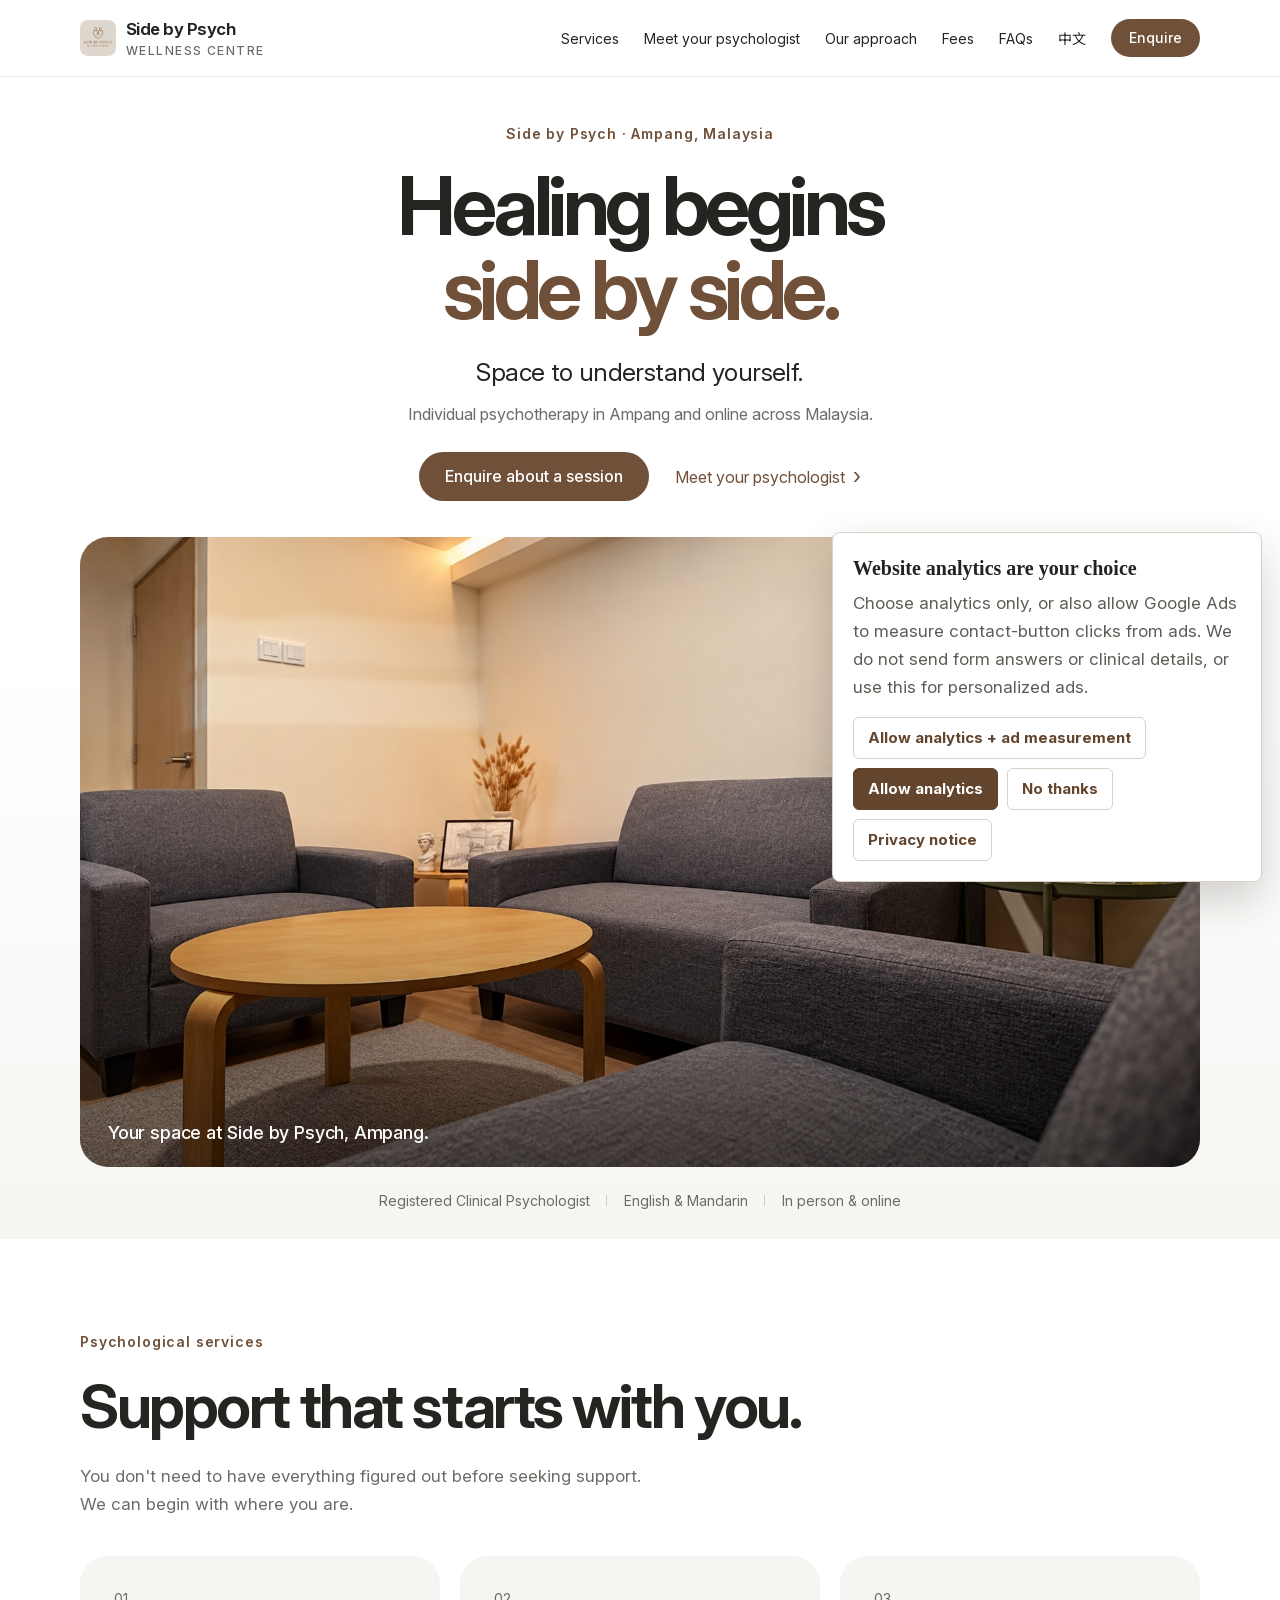
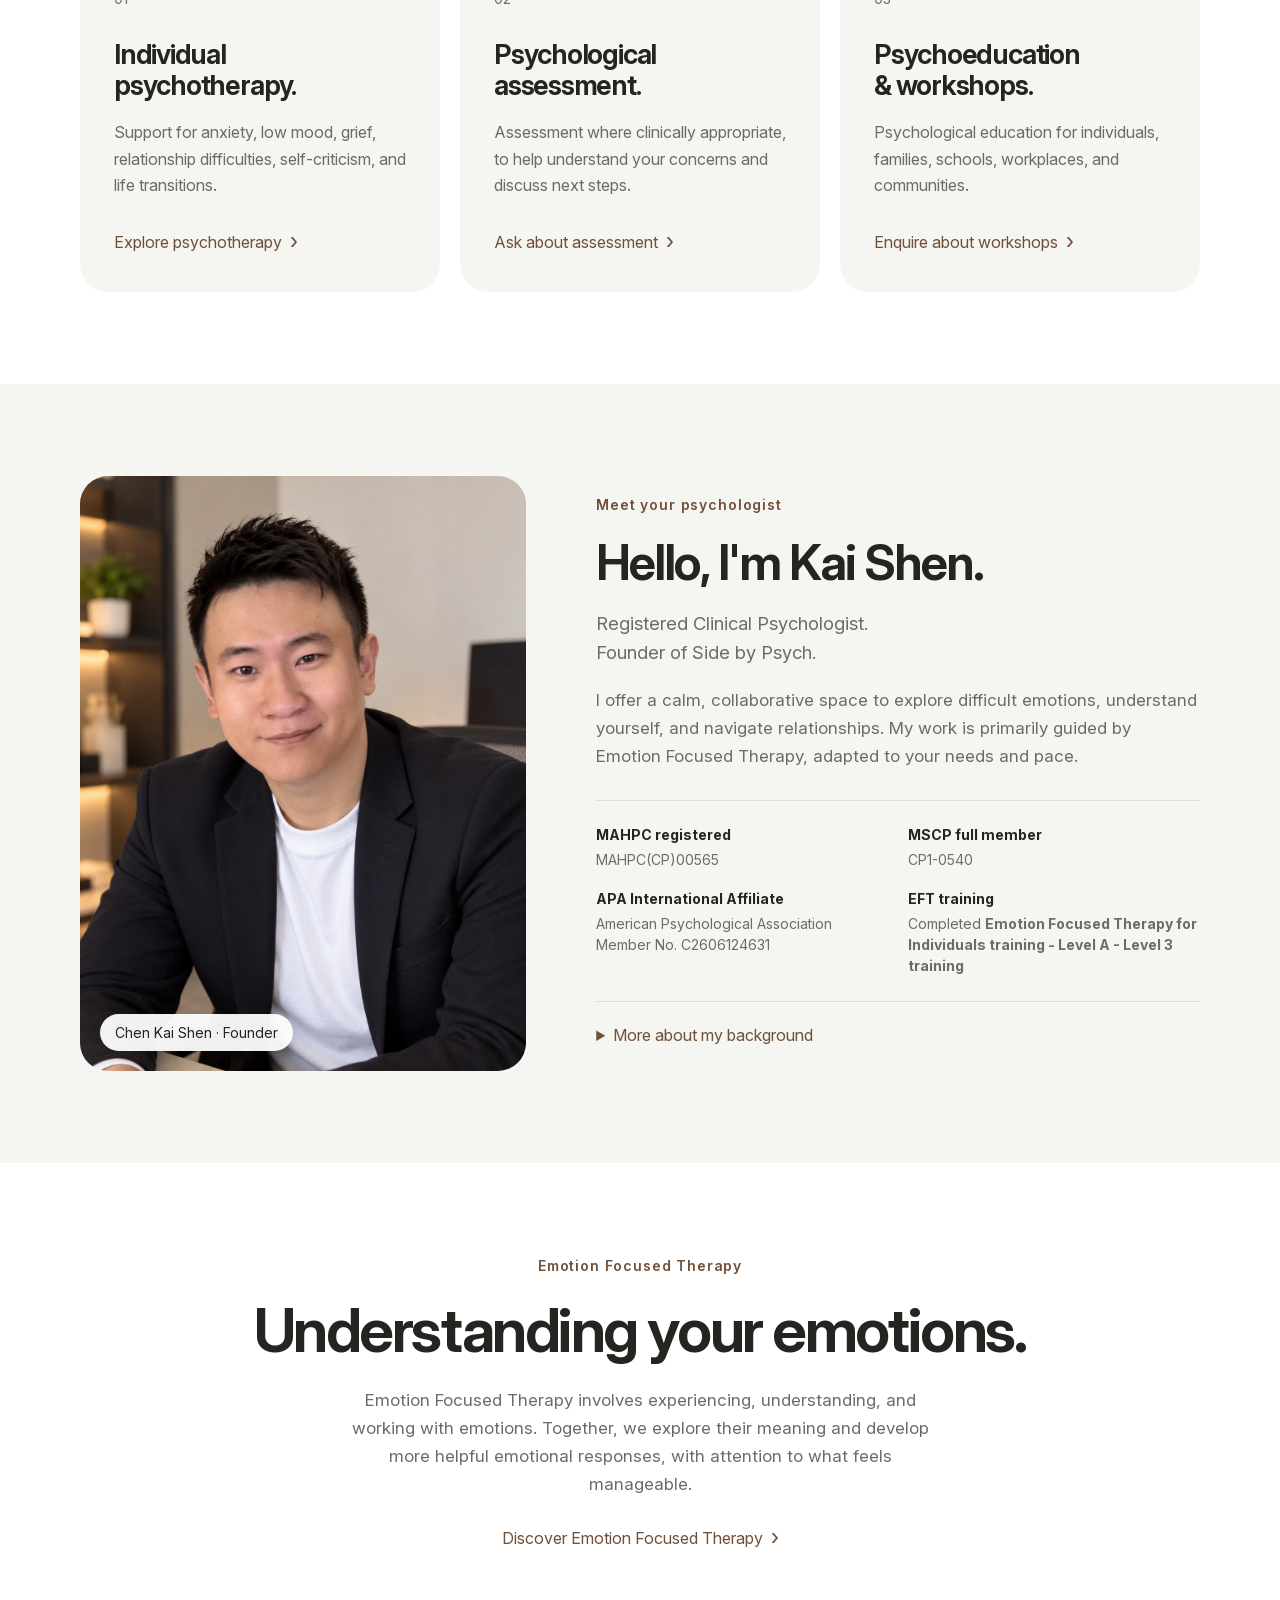
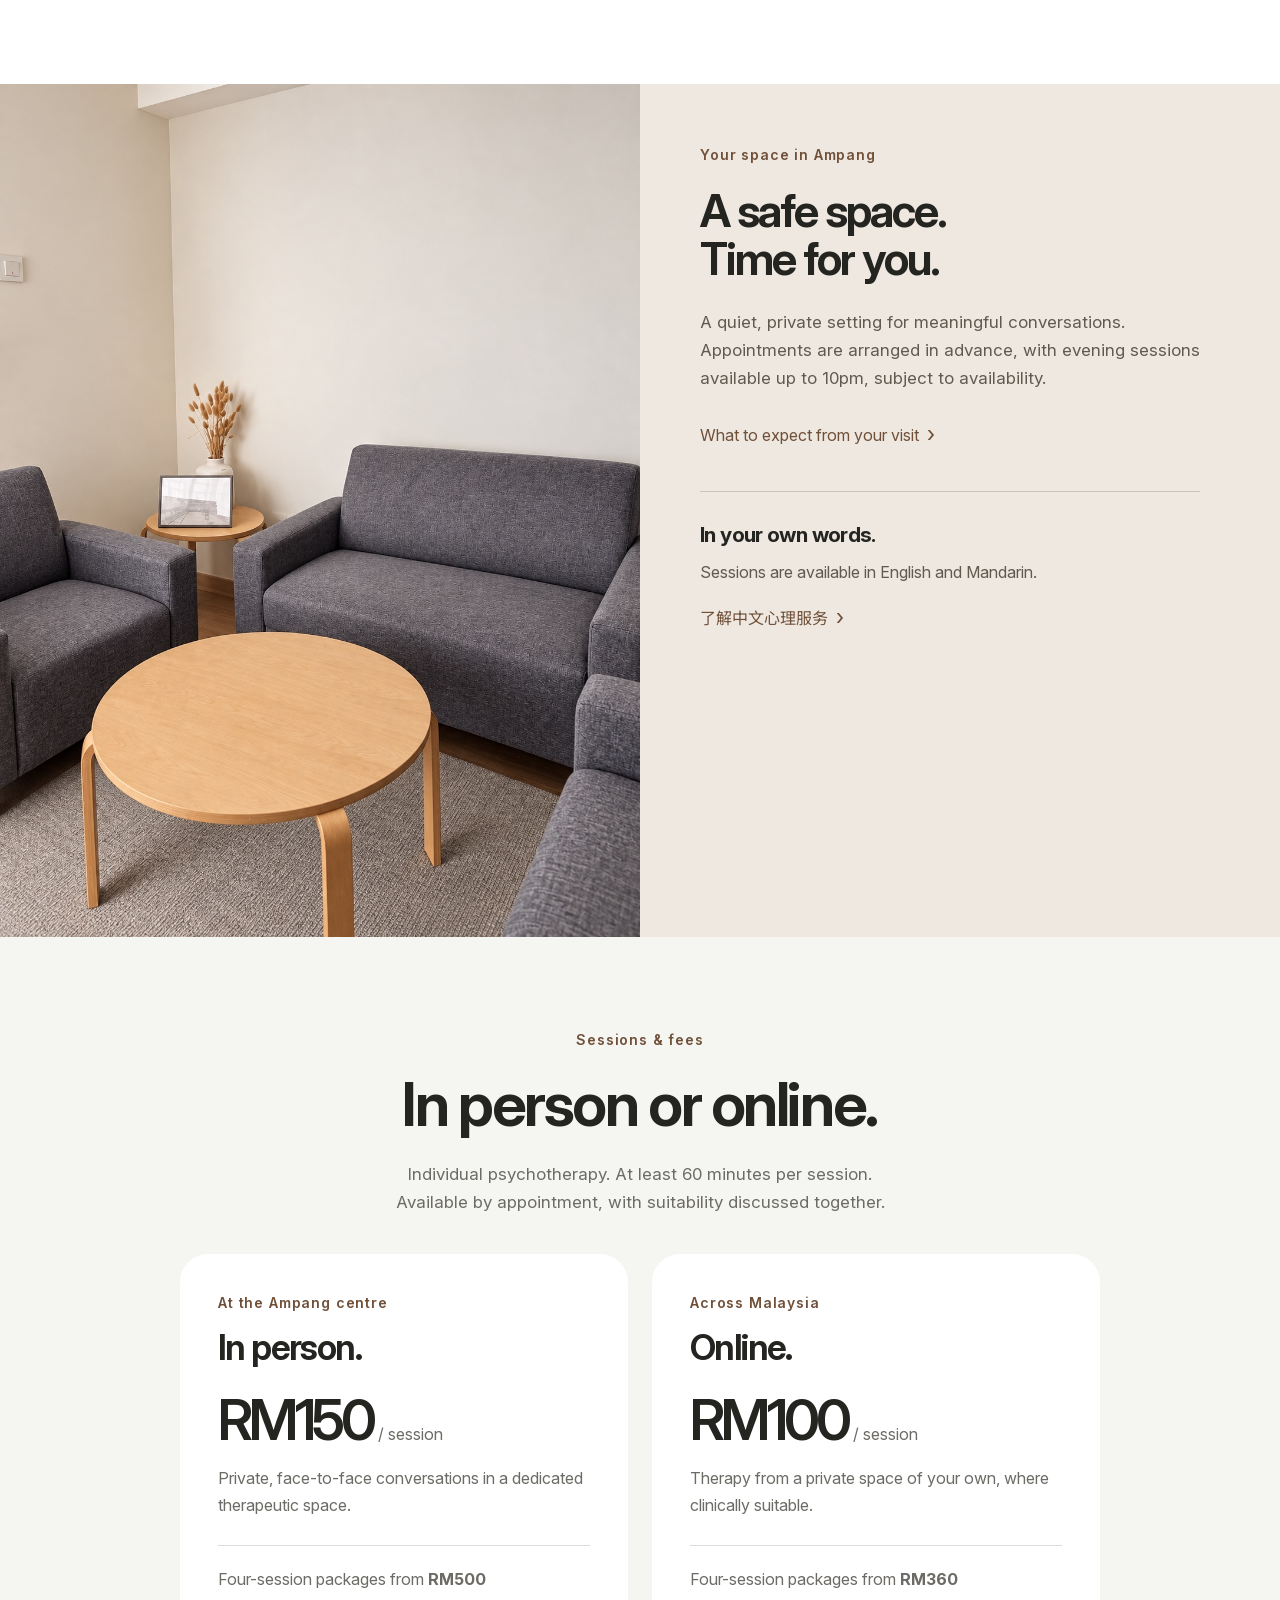
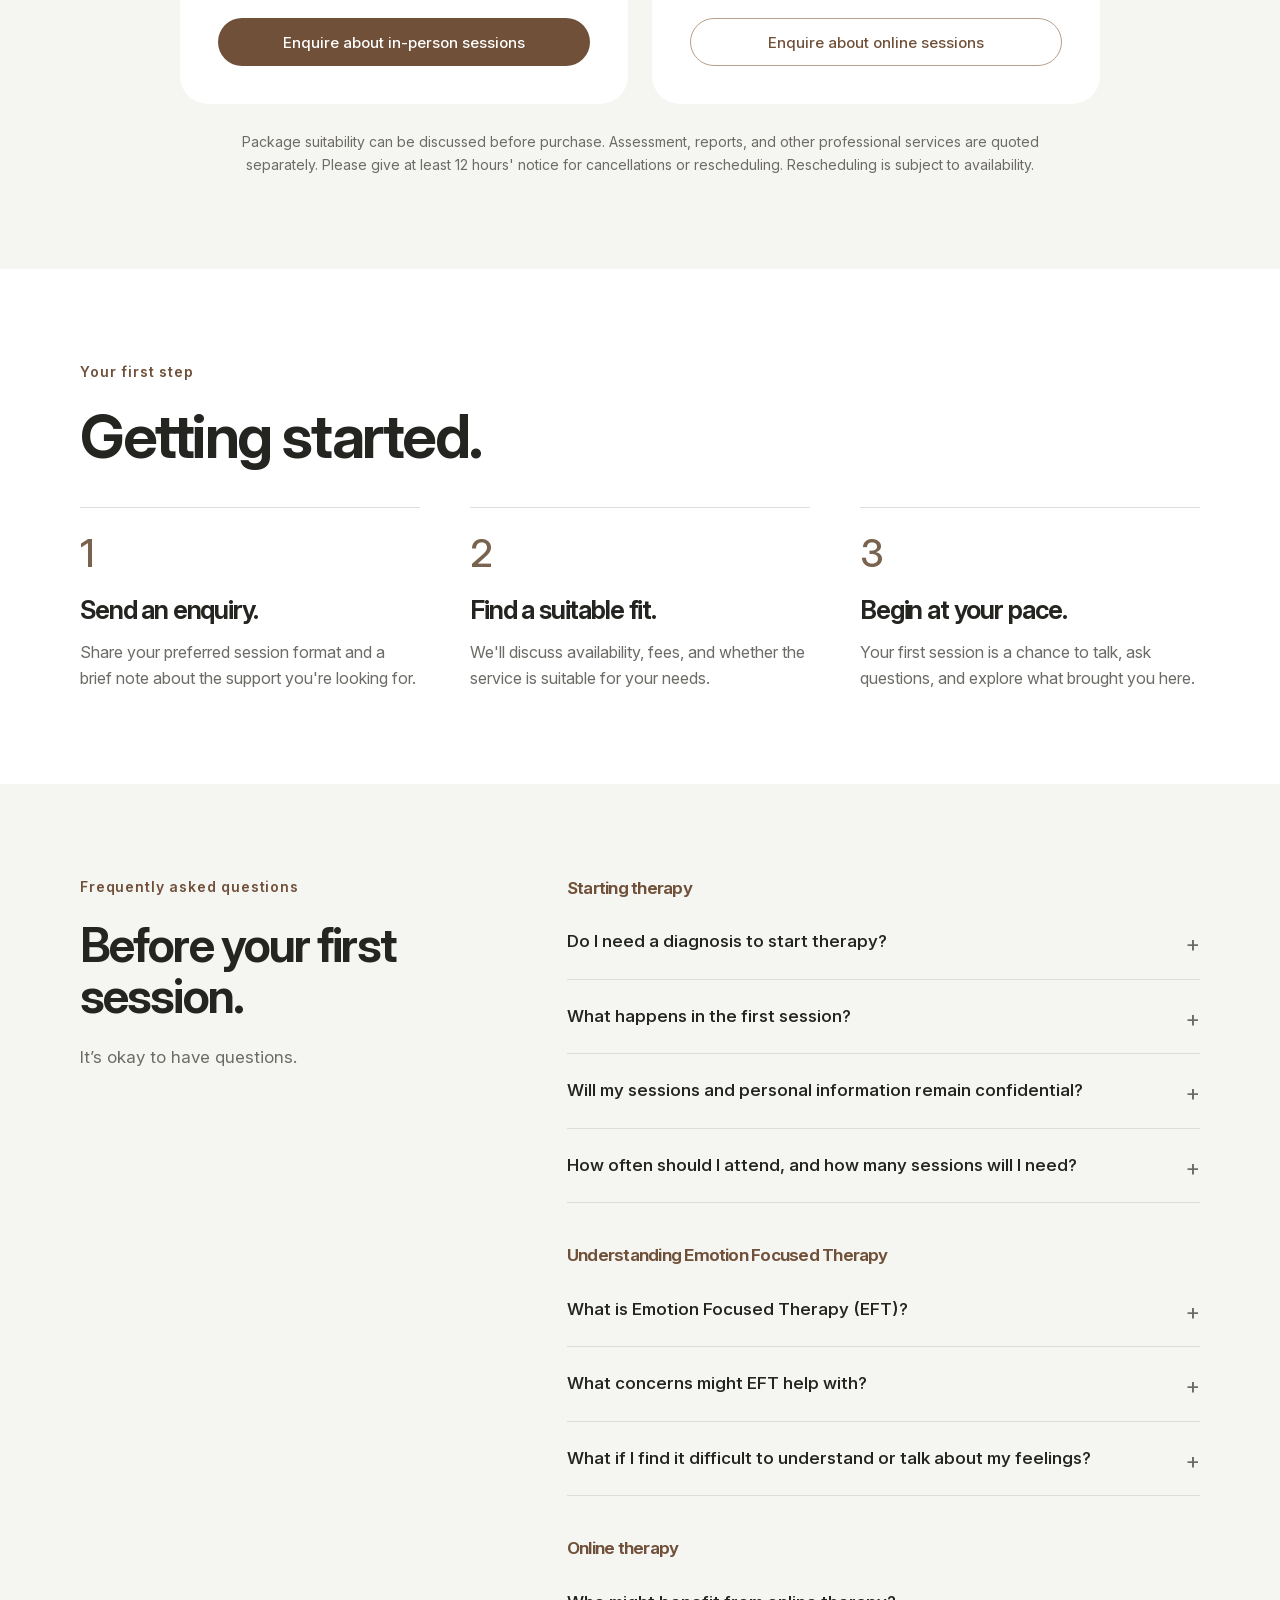
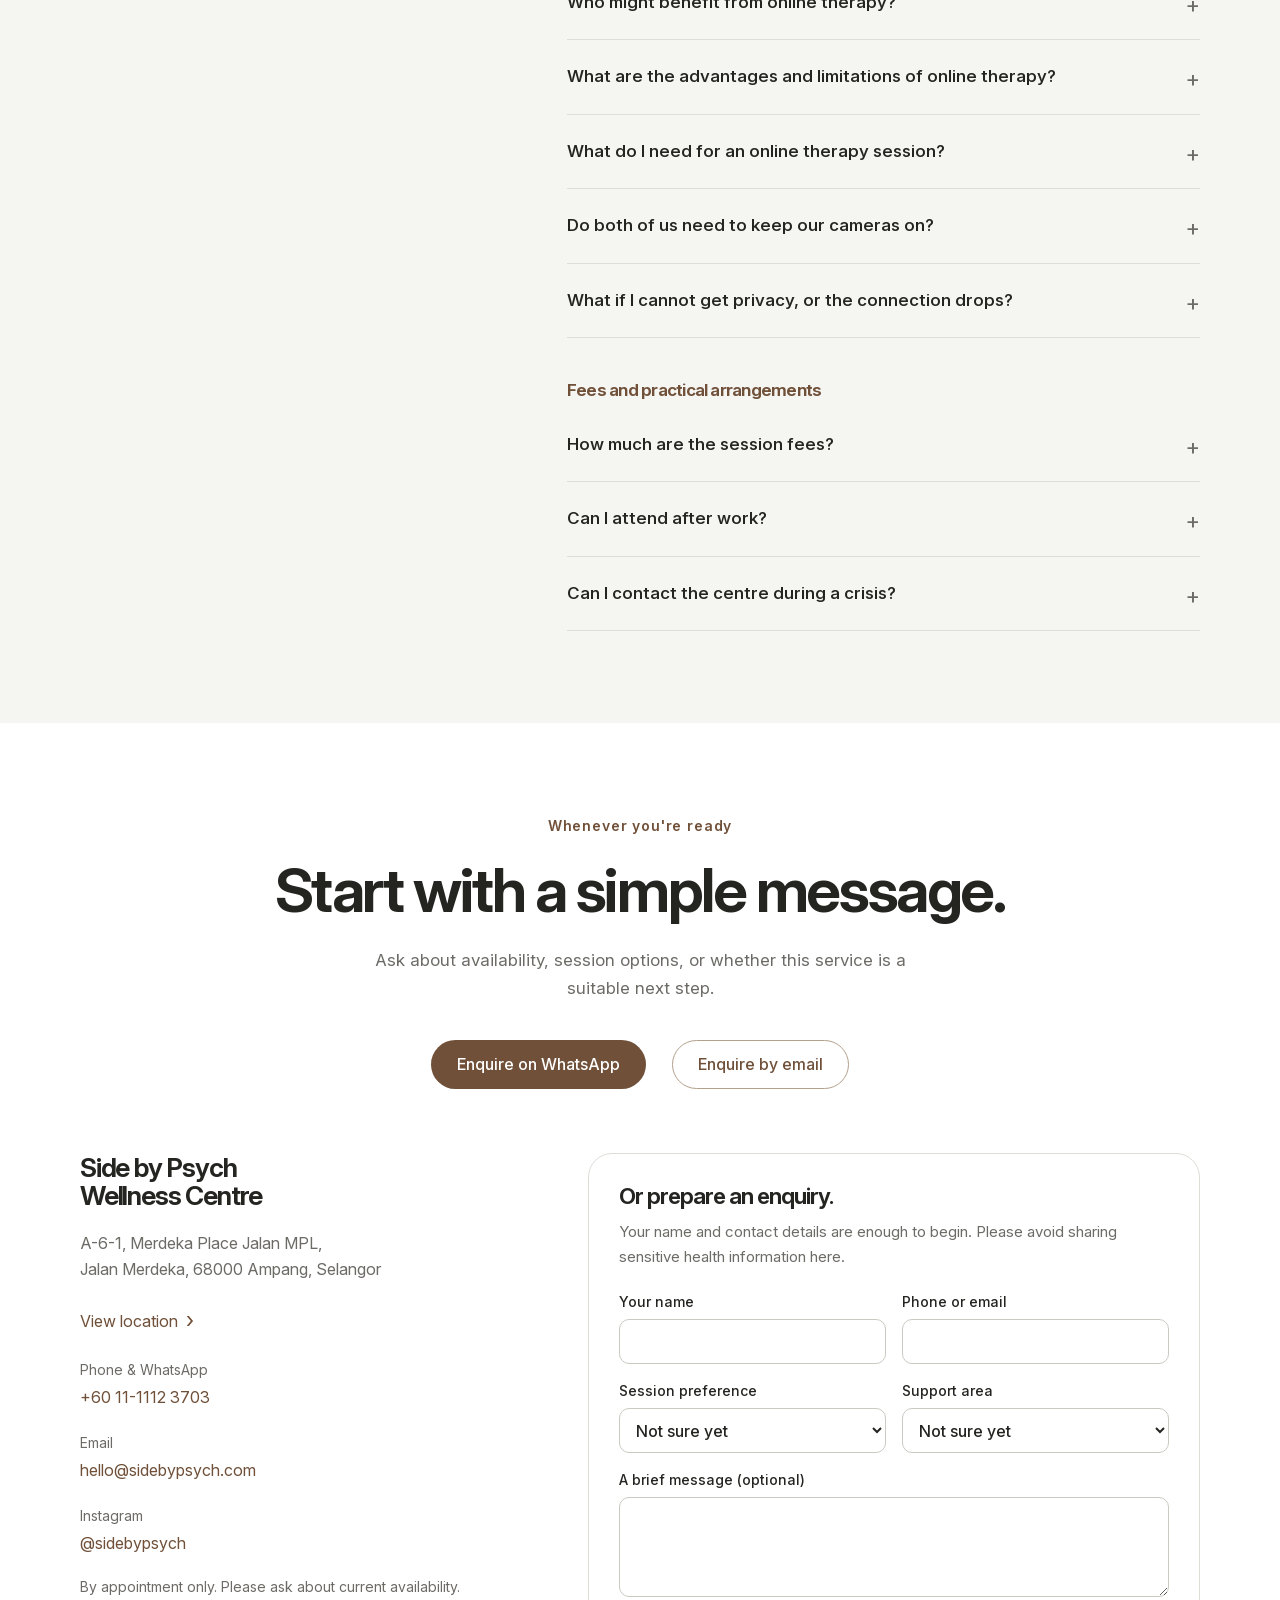
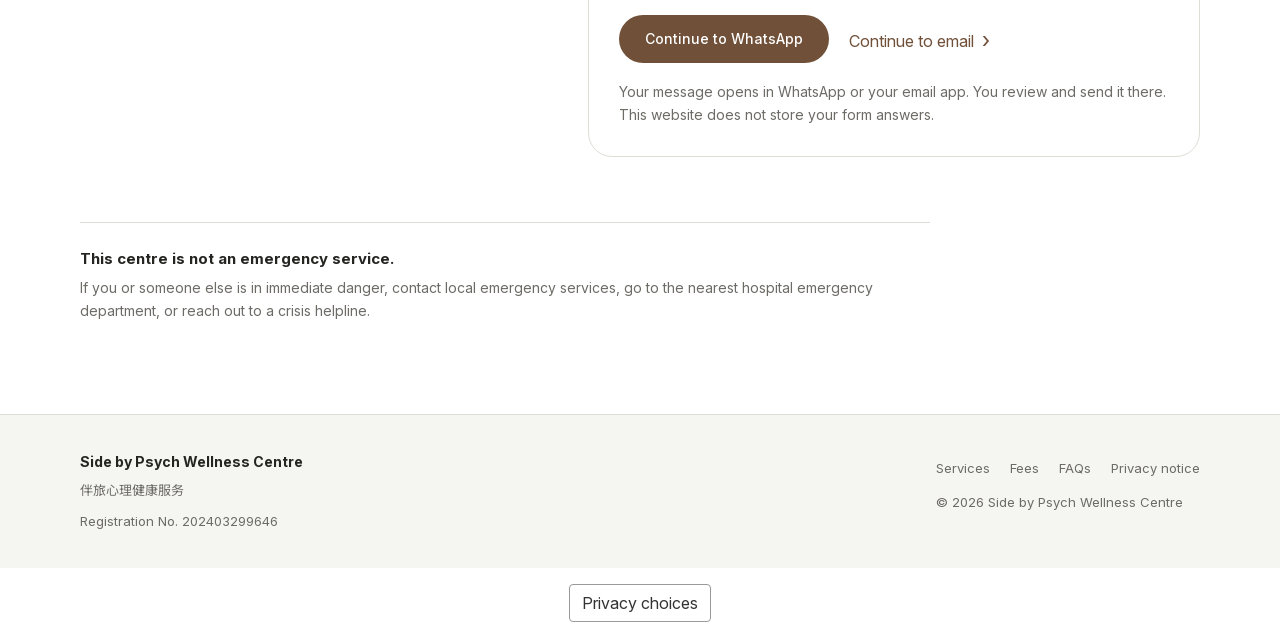
==== commit 389451b4: "Add FAQ links to English and Mandarin desktop and mobile navigation" ====
--- a/index.html
+++ b/index.html
@@ -15,7 +15,7 @@
     <nav class="nav wrap" aria-label="Main navigation">
       <a class="brand" href="index.html" aria-label="Side by Psych home"><img src="assets/logo.jpg" width="36" height="36" alt=""><span>Side by Psych<span class="brand-sub">WELLNESS CENTRE</span></span></a>
       <button class="menu-toggle" aria-expanded="false" aria-controls="nav-links" type="button">Menu</button>
-      <div class="nav-links" id="nav-links"><a href="#services">Services</a><a href="#founder">Meet your psychologist</a><a href="emotion-focused-therapy-malaysia.html">Our approach</a><a href="#fees">Fees</a><a class="language-link" href="mandarin.html" lang="zh-Hans">中文</a><a class="button button-small" href="#contact">Enquire</a></div>
+      <div class="nav-links" id="nav-links"><a href="#services">Services</a><a href="#founder">Meet your psychologist</a><a href="emotion-focused-therapy-malaysia.html">Our approach</a><a href="#fees">Fees</a><a href="#faq">FAQs</a><a class="language-link" href="mandarin.html" lang="zh-Hans">中文</a><a class="button button-small" href="#contact">Enquire</a></div>
     </nav>
   </header>
   <main id="main">
@@ -72,3 +72,4 @@
 </html>
 
 
+
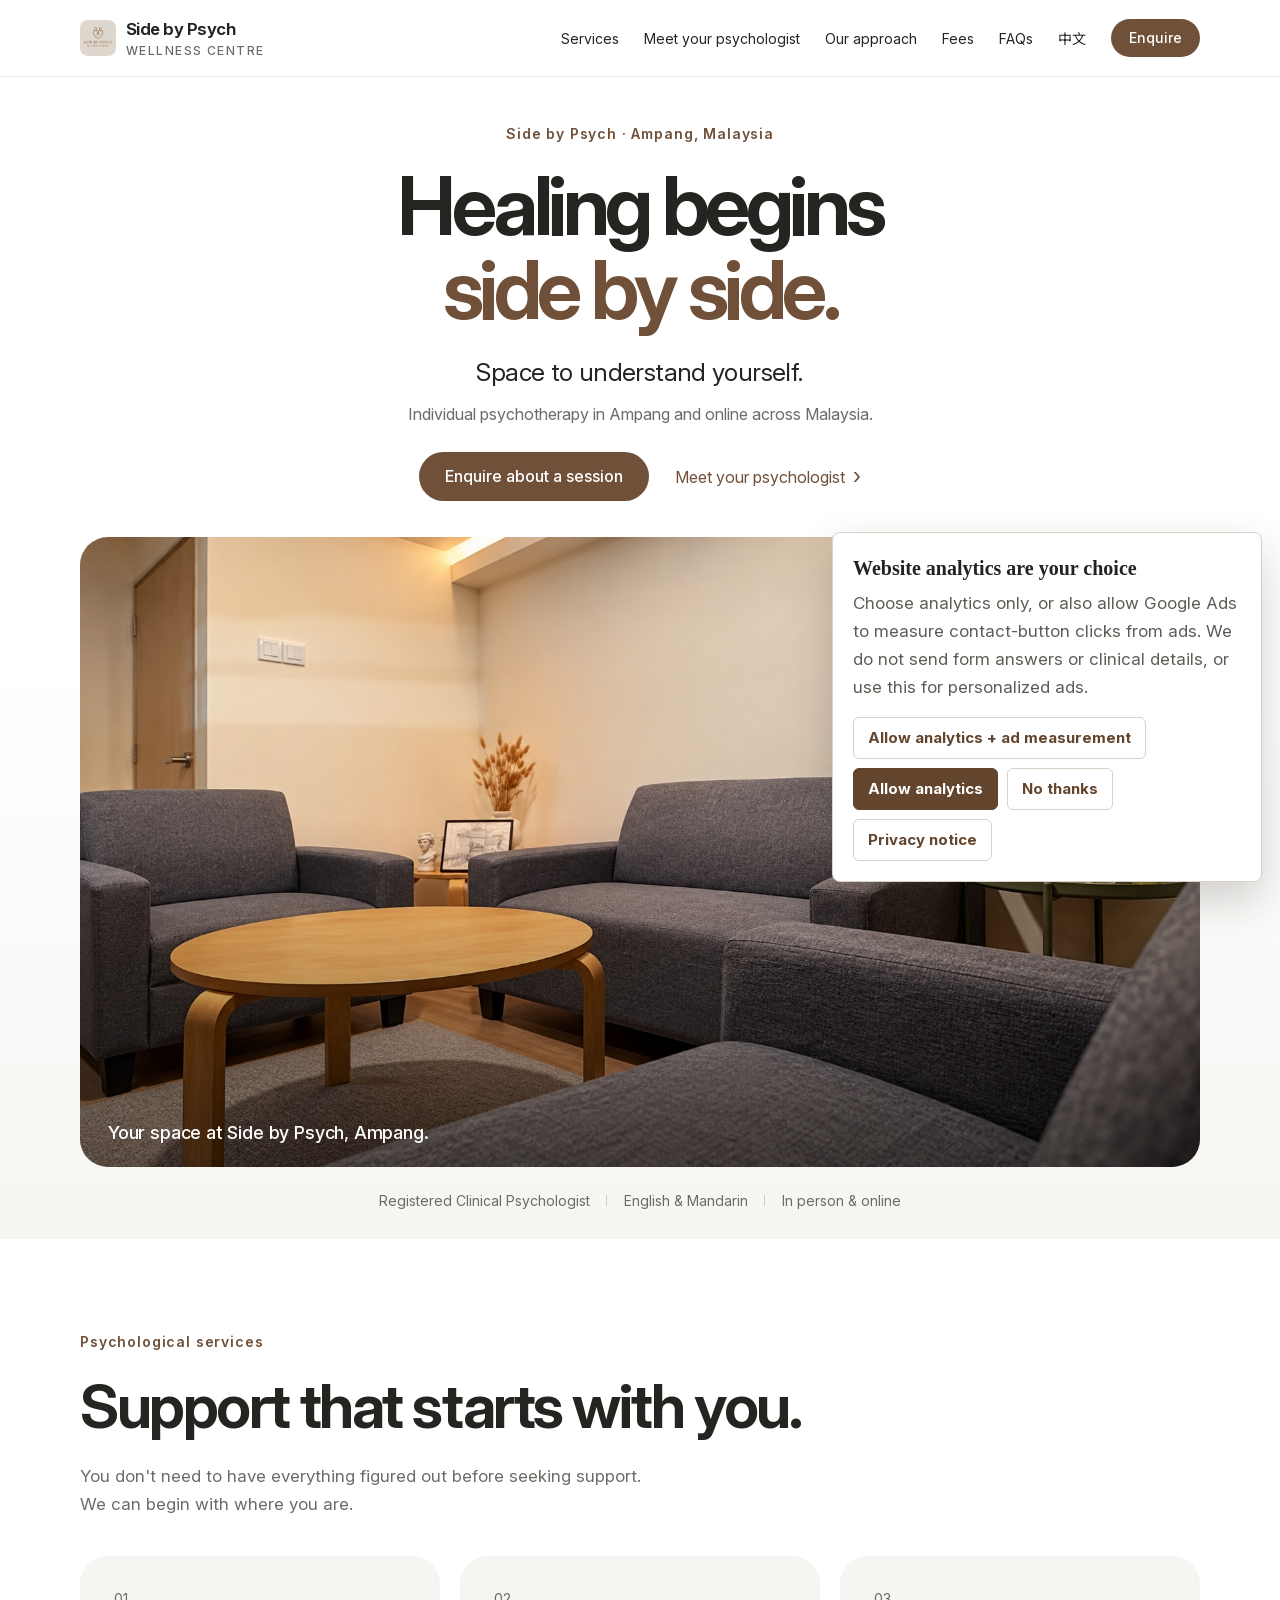
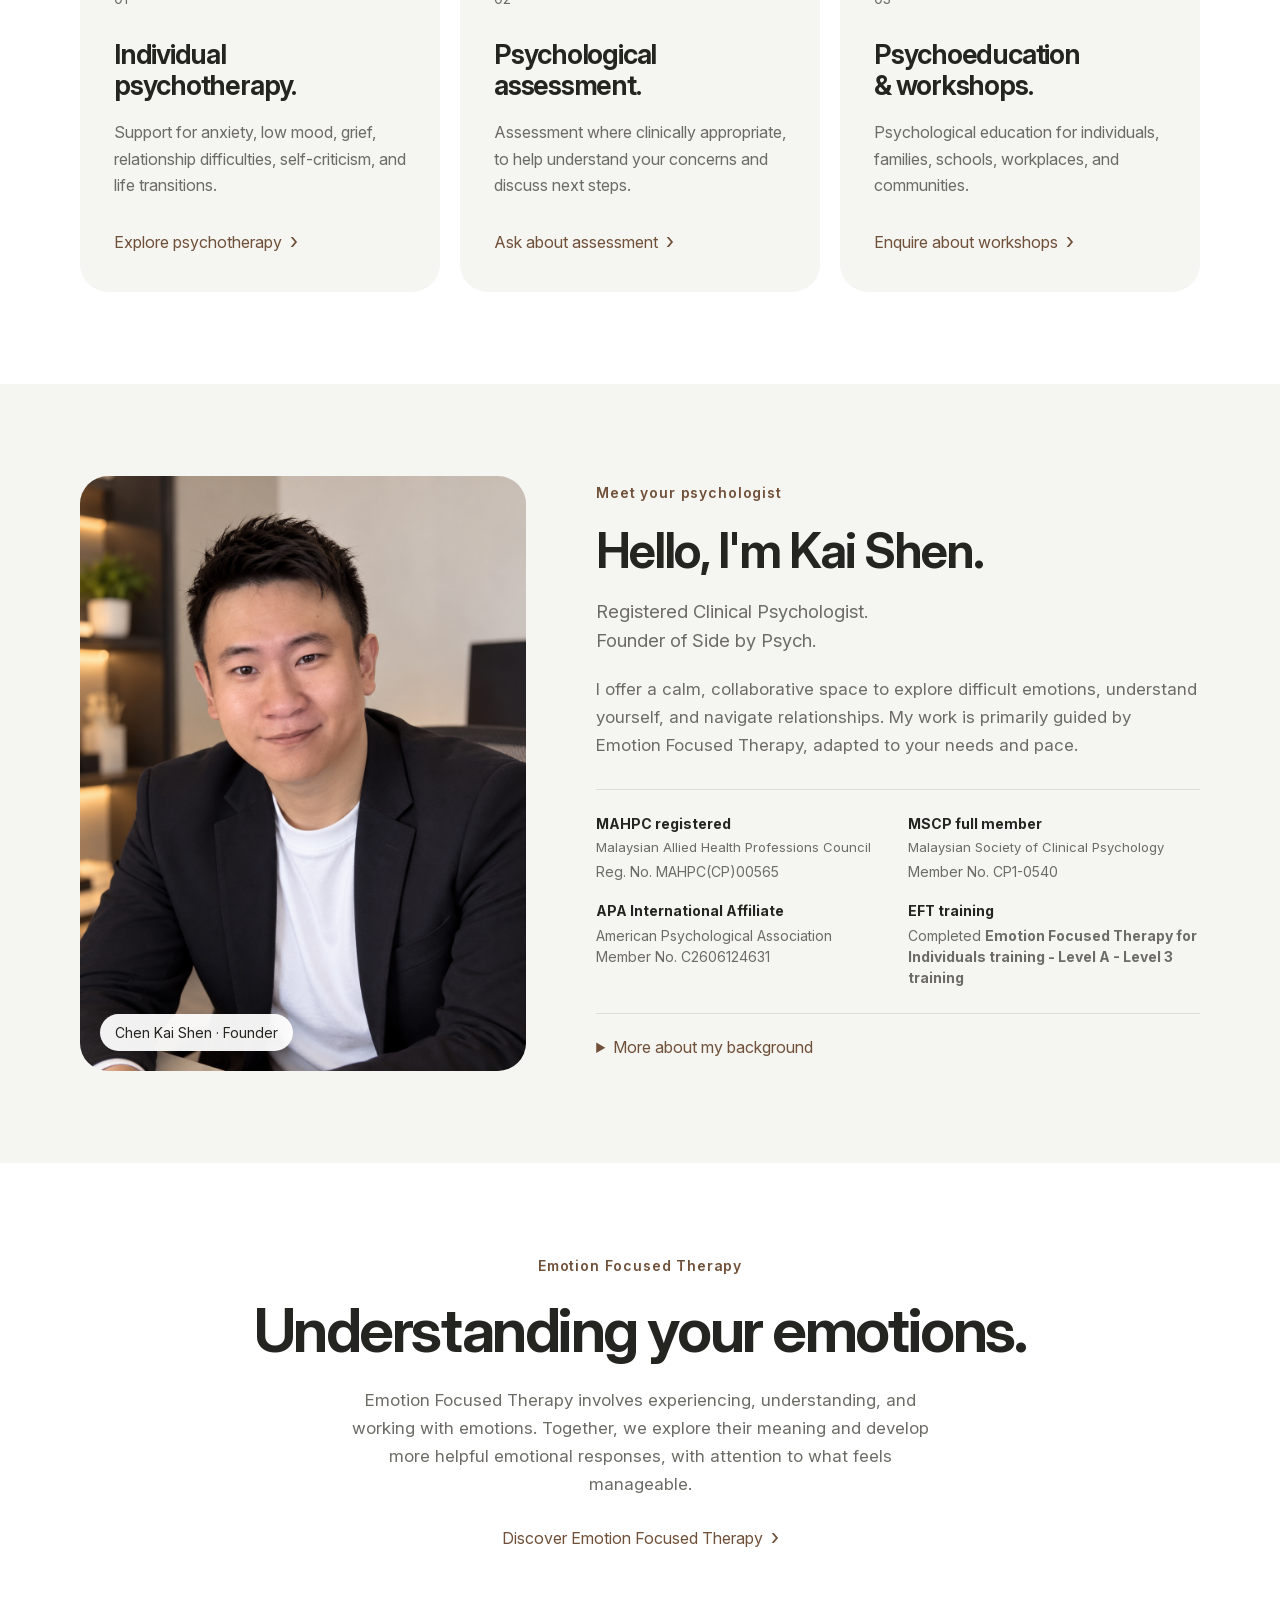
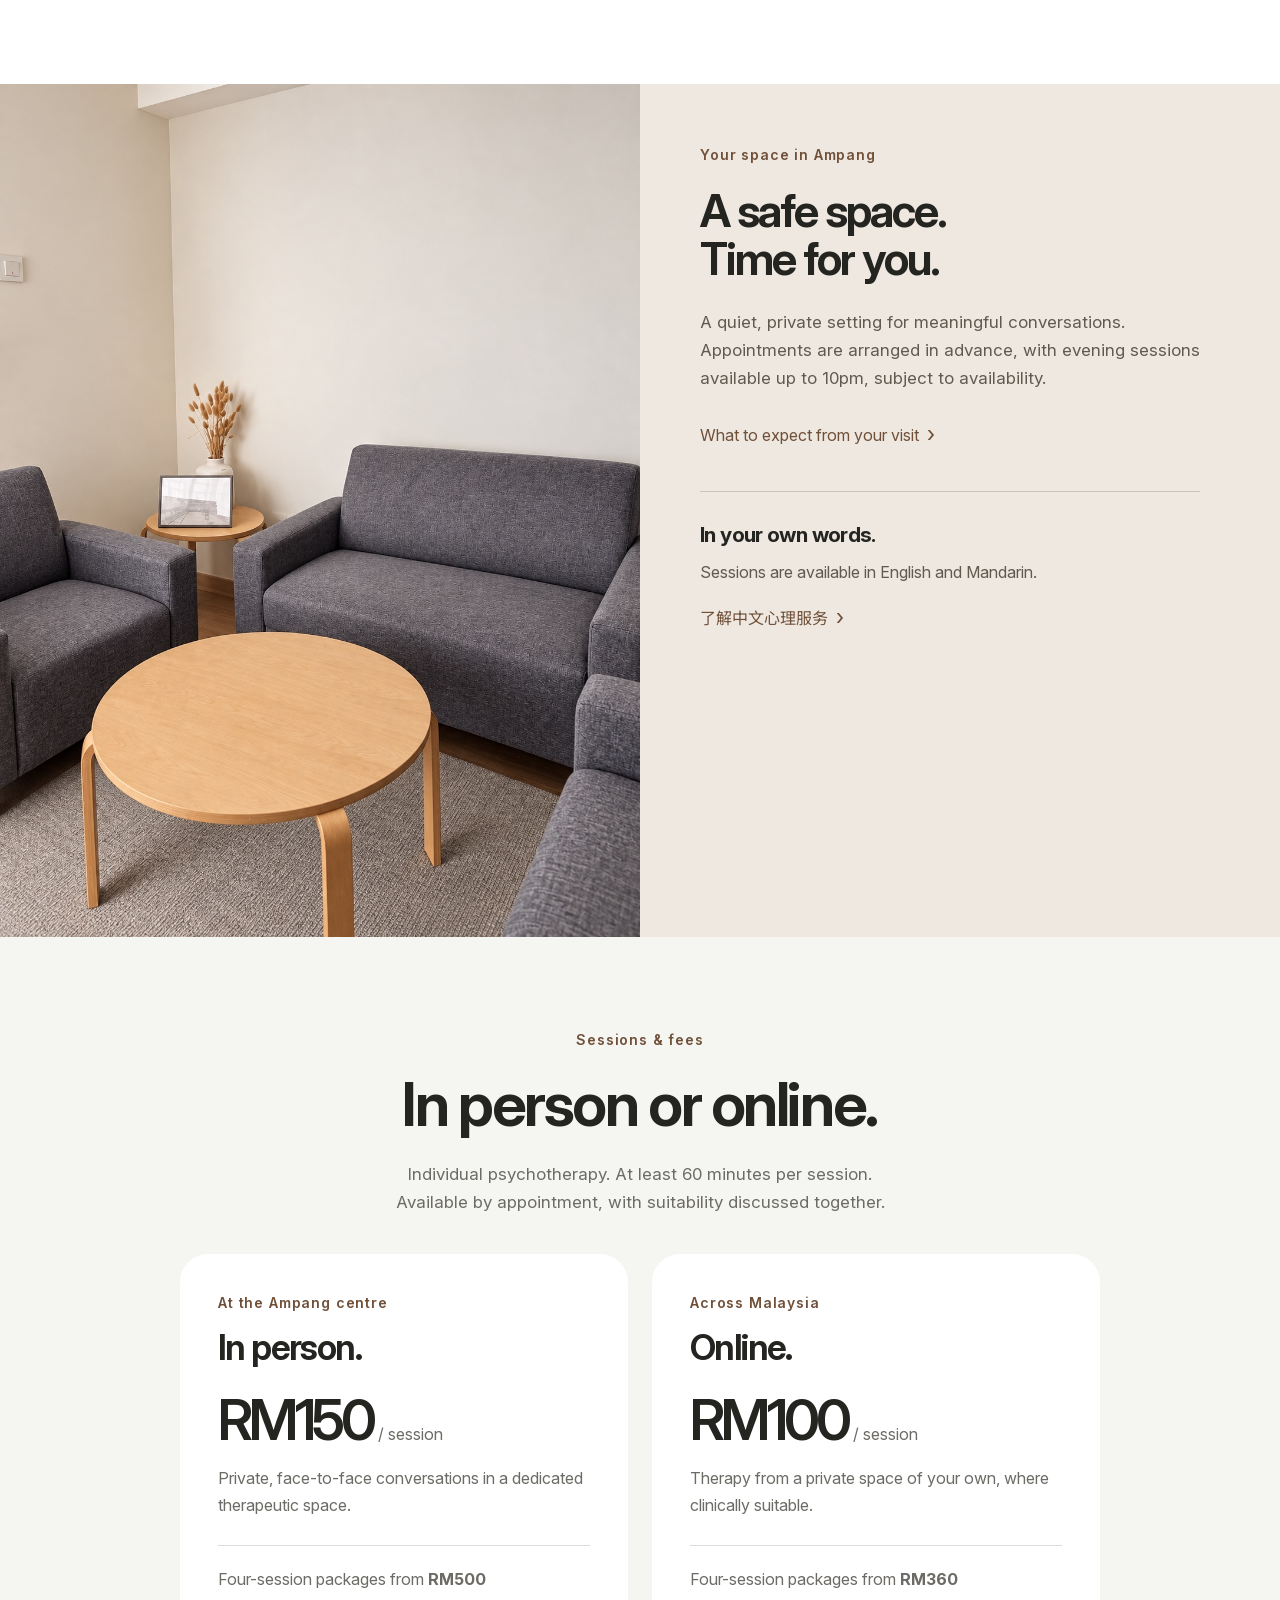
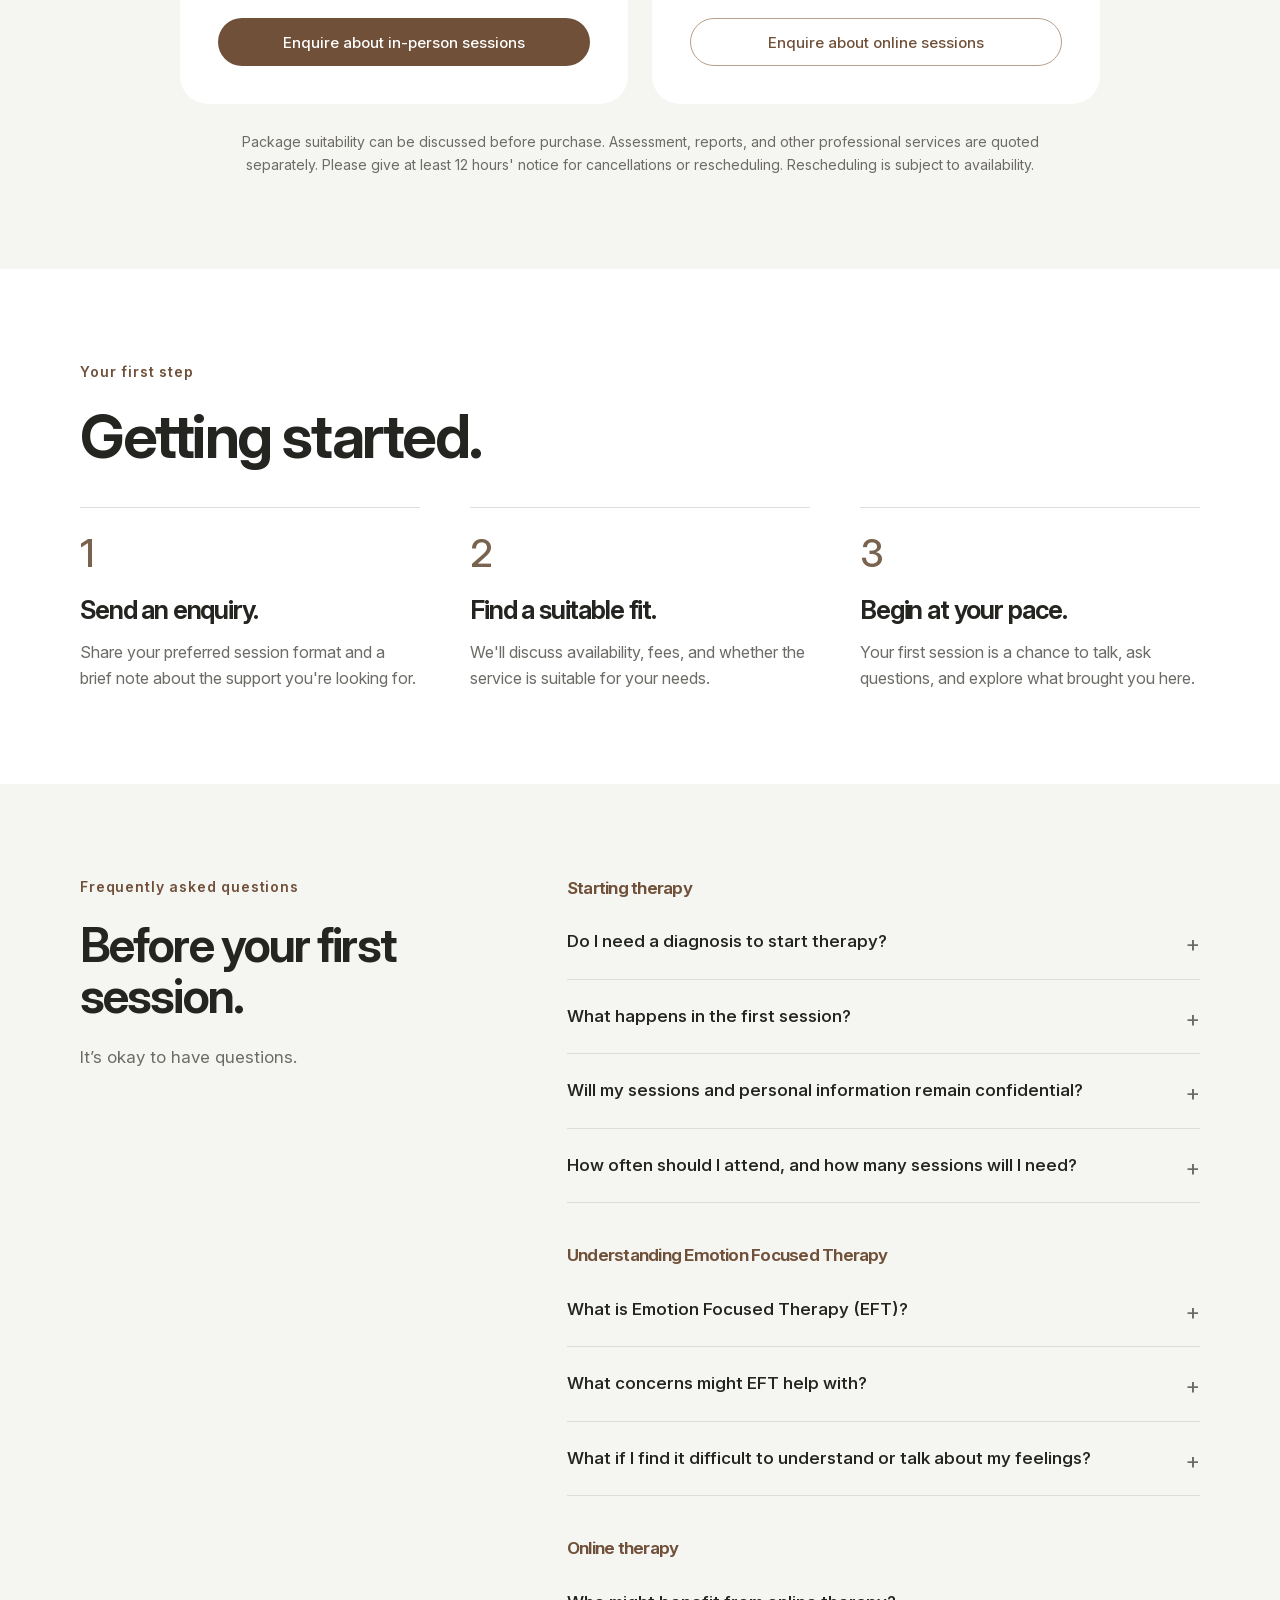
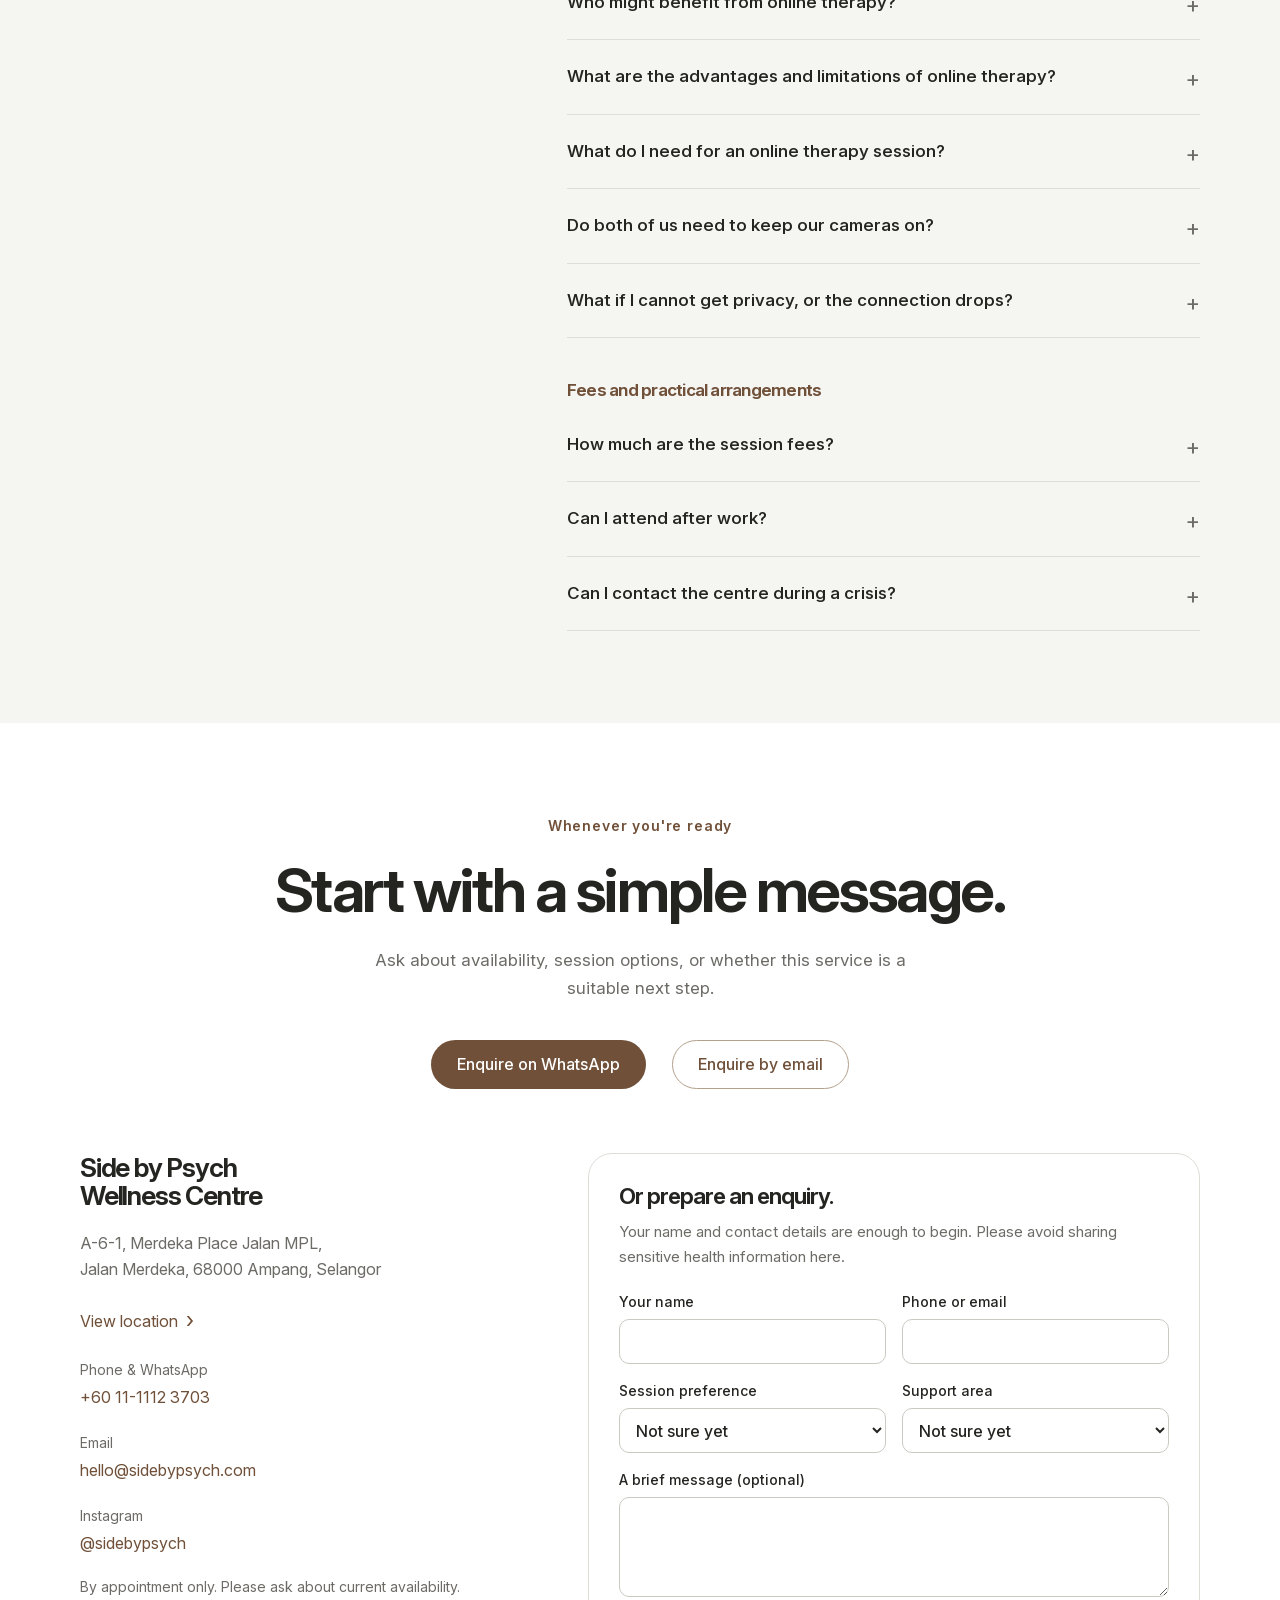
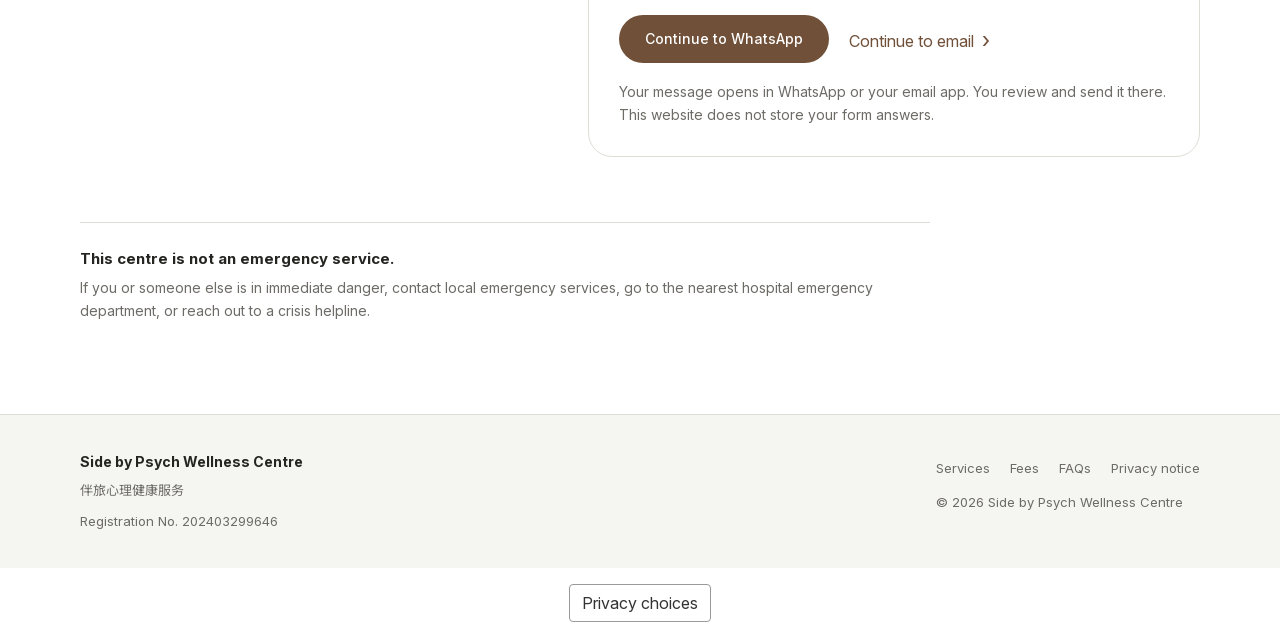
==== commit 90f26422: "Show full MAHPC and MSCP names in bilingual founder credentials" ====
--- a/index.html
+++ b/index.html
@@ -5,7 +5,7 @@
   <meta name="robots" content="index,follow,max-image-preview:large">
   <title>Clinical Psychologist in Ampang | Side by Psych</title>
   <meta name="description" content="Individual psychotherapy in Ampang and online across Malaysia. Healing begins side by side.">
-  <link rel="icon" href="assets/favicon-32.png"><link rel="preload" href="assets/fonts/inter-variable.woff2" as="font" type="font/woff2" crossorigin><link rel="stylesheet" href="assets/fonts/brand-fonts.css?v=20261008-inter"><link rel="stylesheet" href="styles.css?v=20261030-faq">
+  <link rel="icon" href="assets/favicon-32.png"><link rel="preload" href="assets/fonts/inter-variable.woff2" as="font" type="font/woff2" crossorigin><link rel="stylesheet" href="assets/fonts/brand-fonts.css?v=20261008-inter"><link rel="stylesheet" href="styles.css?v=20261030-credentials">
   <script src="site.js?v=20261008" defer></script><script src="assets/site-analytics.js?v=20261008" data-measurement-id="G-9S9P15LX9G" defer></script>
 <link rel="canonical" href="https://sidebypsych.com/"><meta name="theme-color" content="#79634f"><meta property="og:type" content="website"><meta property="og:site_name" content="Side by Psych Wellness Centre"><meta property="og:title" content="Clinical Psychologist in Ampang | Side by Psych"><meta property="og:description" content="Individual psychotherapy in Ampang and online across Malaysia. Healing begins side by side."><meta property="og:url" content="https://sidebypsych.com/"><meta property="og:image" content="https://sidebypsych.com/assets/room-hero-20261023-angled-v2.jpg"><meta name="twitter:card" content="summary_large_image"><link rel="manifest" href="site.webmanifest"><link rel="alternate" hreflang="en-MY" href="https://sidebypsych.com/"><link rel="alternate" hreflang="zh-Hans-MY" href="https://sidebypsych.com/mandarin.html"><link rel="alternate" hreflang="x-default" href="https://sidebypsych.com/"><script type="application/ld+json">{"@context":"https://schema.org","@graph":[{"@type":"WebSite","@id":"https://sidebypsych.com/#website","url":"https://sidebypsych.com/","name":"Side by Psych Wellness Centre","alternateName":"伴旅心理健康服务","inLanguage":["en-MY","zh-Hans-MY"],"publisher":{"@id":"https://sidebypsych.com/#business"}},{"@type":"WebPage","@id":"https://sidebypsych.com/#webpage","url":"https://sidebypsych.com/","name":"Clinical Psychologist in Ampang | Side by Psych","description":"Registered Clinical Psychologist in Ampang offering individual psychotherapy and Emotion Focused Therapy for anxiety, depression and relationship issues.","inLanguage":"en-MY","dateModified":"2026-10-17","isPartOf":{"@id":"https://sidebypsych.com/#website"},"about":{"@id":"https://sidebypsych.com/#business"},"primaryImageOfPage":{"@type":"ImageObject","url":"https://sidebypsych.com/assets/room-hero-20261023-angled-v2.jpg"}},{"@type":"MedicalBusiness","@id":"https://sidebypsych.com/#business","name":"Side by Psych Wellness Centre","alternateName":"伴旅心理健康服务","url":"https://sidebypsych.com/","slogan":"Healing Begins Side by Side","sameAs":["https://www.instagram.com/sidebypsych/"],"hasMap":"https://www.google.com/maps/search/?api=1&query=A-6-1%2C%20Merdeka%20Place%20Jalan%20MPL%2C%20Jalan%20Merdeka%2C%2068000%20Ampang%2C%20Selangor","description":"Appointment-based psychotherapy and clinical psychology services in Ampang, Selangor, with Emotion Focused Therapy as the main therapeutic approach.","logo":"https://sidebypsych.com/assets/logo.jpg","image":["https://sidebypsych.com/assets/room-hero-20261023-angled-v2.jpg","https://sidebypsych.com/assets/room-wide.jpg","https://sidebypsych.com/assets/therapy-room.jpg"],"telephone":"+601111123703","email":"hello@sidebypsych.com","priceRange":"RM100–RM150 per individual session","currenciesAccepted":"MYR","medicalSpecialty":"Clinical Psychology","identifier":{"@type":"PropertyValue","propertyID":"Business Registration Number","value":"202403299646"},"address":{"@type":"PostalAddress","streetAddress":"A-6-1, Merdeka Place Jalan MPL, Jalan Merdeka","addressLocality":"Ampang","addressRegion":"Selangor","postalCode":"68000","addressCountry":"MY"},"areaServed":[{"@type":"City","name":"Ampang"},{"@type":"State","name":"Selangor"},{"@type":"City","name":"Kuala Lumpur"},{"@type":"Country","name":"Malaysia"}],"contactPoint":{"@type":"ContactPoint","telephone":"+601111123703","contactType":"appointments","availableLanguage":["English","Mandarin Chinese"]},"founder":{"@id":"https://sidebypsych.com/#kai-shen"},"hasOfferCatalog":{"@type":"OfferCatalog","name":"Psychotherapy and psychological services","itemListElement":[{"@type":"Offer","price":"150","priceCurrency":"MYR","itemOffered":{"@type":"Service","name":"Individual psychotherapy","description":"A psychotherapy session of at least 60 minutes with a Registered Clinical Psychologist."}},{"@type":"Offer","price":"500","priceCurrency":"MYR","itemOffered":{"@type":"Service","name":"Four-session individual psychotherapy package"}},{"@type":"Offer","price":"100","priceCurrency":"MYR","itemOffered":{"@type":"Service","name":"Online individual psychotherapy","description":"An online psychotherapy session of at least 60 minutes with a Registered Clinical Psychologist."}},{"@type":"Offer","price":"360","priceCurrency":"MYR","itemOffered":{"@type":"Service","name":"Four-session online psychotherapy package"}},{"@type":"Offer","itemOffered":{"@type":"Service","name":"Psychological assessment"}},{"@type":"Offer","itemOffered":{"@type":"Service","name":"Psychoeducation and workshops"}}]}},{"@type":"Person","@id":"https://sidebypsych.com/#kai-shen","name":"Chen Kai Shen","alternateName":"Kai Shen","url":"https://sidebypsych.com/#founder","image":"https://sidebypsych.com/assets/kai-shen-headshot.jpg","jobTitle":"Registered Clinical Psychologist and Founder","worksFor":{"@id":"https://sidebypsych.com/#business"},"knowsLanguage":["English","Mandarin Chinese"],"knowsAbout":["Emotion Focused Therapy","Acceptance and Commitment Therapy","Mindfulness","Creative expressive therapy","Psychotherapy","Psychological assessment"],"identifier":[{"@type":"PropertyValue","propertyID":"MAHPC Registration","value":"MAHPC(CP)00565"},{"@type":"PropertyValue","propertyID":"APA International Affiliate member number","value":"C2606124631"}],"memberOf":[{"@type":"Organization","name":"Malaysian Society of Clinical Psychology","identifier":"CP1-0540"},{"@type":"Organization","name":"American Psychological Association"}],"hasCredential":{"@type":"EducationalOccupationalCredential","name":"Completed Emotion Focused Therapy for Individuals training - Level A - Level 3 training"},"alumniOf":[{"@type":"CollegeOrUniversity","name":"University of Cyberjaya"},{"@type":"CollegeOrUniversity","name":"Universiti Tunku Abdul Rahman"}]}]}</script></head>
 <body>
@@ -29,7 +29,7 @@
 <article class="service-card"><span class="service-number">02</span><h3>Psychological <br>assessment.</h3><p>Assessment where clinically appropriate, to help understand your concerns and discuss next steps.</p><a class="text-link" href="#contact" data-enquiry-area="Psychological assessment">Ask about assessment <span aria-hidden="true">›</span></a></article>
 <article class="service-card"><span class="service-number">03</span><h3>Psychoeducation <br>&amp; workshops.</h3><p>Psychological education for individuals, families, schools, workplaces, and communities.</p><a class="text-link" href="#contact" data-enquiry-area="Workshop or psychoeducation">Enquire about workshops <span aria-hidden="true">›</span></a></article>
 </div></div></section>
-<section class="section soft" id="founder"><div class="wrap founder-grid"><figure class="founder-photo"><img src="assets/kai-shen-office-portrait.jpg" width="1086" height="1448" loading="lazy" alt="Chen Kai Shen, founder and clinical psychologist at Side by Psych"><figcaption>Chen Kai Shen · Founder</figcaption></figure><div class="founder-copy"><p class="eyebrow">Meet your psychologist</p><h2>Hello, I'm Kai Shen.</h2><p class="intro">Registered Clinical Psychologist. <br>Founder of Side by Psych.</p><p>I offer a calm, collaborative space to explore difficult emotions, understand yourself, and navigate relationships. My work is primarily guided by Emotion Focused Therapy, adapted to your needs and pace.</p><div class="credentials"><div><strong>MAHPC registered</strong><span>MAHPC(CP)00565</span></div><div><strong>MSCP full member</strong><span>CP1-0540</span></div><div><strong>APA International Affiliate</strong><span>American Psychological Association<br>Member No. C2606124631</span></div><div><strong>EFT training</strong><span>Completed <b>Emotion Focused Therapy for Individuals training - Level A - Level 3 training</b></span></div></div><details class="bio-details"><summary>More about my background</summary><div><p>My experience spans a private psychiatric clinic, schools, community and NGO settings, and private practice. At the psychiatric clinic, I worked alongside psychiatrists to support people experiencing depression, anxiety, psychosis, and suicidal distress. I have also worked with children and adolescents in school and community settings.</p><p>Having taught psychology at tertiary level and contributed to psychological research and publications, I value making psychology accessible and useful in everyday life.</p><p>My work is also informed by CBT, ACT, DBT, and mindfulness-based approaches, adapted to each client's needs.</p><p><strong>Education:</strong> Master of Clinical Psychology, University of Cyberjaya; Bachelor of Psychology (First Class Honours), Universiti Tunku Abdul Rahman.</p><p><strong>Languages:</strong> English and Mandarin, with conversational support in Cantonese where appropriate.</p></div></details></div></div></section>
+<section class="section soft" id="founder"><div class="wrap founder-grid"><figure class="founder-photo"><img src="assets/kai-shen-office-portrait.jpg" width="1086" height="1448" loading="lazy" alt="Chen Kai Shen, founder and clinical psychologist at Side by Psych"><figcaption>Chen Kai Shen · Founder</figcaption></figure><div class="founder-copy"><p class="eyebrow">Meet your psychologist</p><h2>Hello, I'm Kai Shen.</h2><p class="intro">Registered Clinical Psychologist. <br>Founder of Side by Psych.</p><p>I offer a calm, collaborative space to explore difficult emotions, understand yourself, and navigate relationships. My work is primarily guided by Emotion Focused Therapy, adapted to your needs and pace.</p><div class="credentials"><div class="credential-with-organisation"><strong>MAHPC registered</strong><span class="credential-org">Malaysian Allied Health Professions Council</span><span class="credential-number">Reg. No. MAHPC(CP)00565</span></div><div class="credential-with-organisation"><strong>MSCP full member</strong><span class="credential-org">Malaysian Society of Clinical Psychology</span><span class="credential-number">Member No. CP1-0540</span></div><div><strong>APA International Affiliate</strong><span>American Psychological Association<br>Member No. C2606124631</span></div><div><strong>EFT training</strong><span>Completed <b>Emotion Focused Therapy for Individuals training - Level A - Level 3 training</b></span></div></div><details class="bio-details"><summary>More about my background</summary><div><p>My experience spans a private psychiatric clinic, schools, community and NGO settings, and private practice. At the psychiatric clinic, I worked alongside psychiatrists to support people experiencing depression, anxiety, psychosis, and suicidal distress. I have also worked with children and adolescents in school and community settings.</p><p>Having taught psychology at tertiary level and contributed to psychological research and publications, I value making psychology accessible and useful in everyday life.</p><p>My work is also informed by CBT, ACT, DBT, and mindfulness-based approaches, adapted to each client's needs.</p><p><strong>Education:</strong> Master of Clinical Psychology, University of Cyberjaya; Bachelor of Psychology (First Class Honours), Universiti Tunku Abdul Rahman.</p><p><strong>Languages:</strong> English and Mandarin, with conversational support in Cantonese where appropriate.</p></div></details></div></div></section>
 <section class="section approach" id="approach"><div class="wrap"><div class="section-heading center"><p class="eyebrow">Emotion Focused Therapy</p><h2>Understanding your emotions.</h2><p>Emotion Focused Therapy involves experiencing, understanding, and working with emotions. Together, we explore their meaning and develop more helpful emotional responses, with attention to what feels manageable.</p><a class="text-link" href="emotion-focused-therapy-malaysia.html">Discover Emotion Focused Therapy <span aria-hidden="true">›</span></a></div></div></section>
 <section class="space-section" id="space"><div class="space-photo"><img src="assets/room-seating-polished-20261023.jpg" width="1086" height="1448" loading="lazy" alt="Gray seating and a wooden table in the private Ampang therapy room"></div><div class="space-copy"><p class="eyebrow">Your space in Ampang</p><h2>A safe space. <br>Time for you.</h2><p>A quiet, private setting for meaningful conversations. Appointments are arranged in advance, with evening sessions available up to 10pm, subject to availability.</p><a class="text-link" href="psychotherapy-ampang.html">What to expect from your visit <span aria-hidden="true">›</span></a><div class="language-note"><strong>In your own words.</strong><p>Sessions are available in English and Mandarin.</p><a class="text-link" class="language-link" href="mandarin.html" lang="zh-Hans">了解中文心理服务 <span aria-hidden="true">›</span></a></div></div></section>
 <section class="section soft" id="fees"><div class="wrap"><div class="section-heading center"><p class="eyebrow">Sessions &amp; fees</p><h2>In person or online.</h2><p>Individual psychotherapy. At least 60 minutes per session. <br>Available by appointment, with suitability discussed together.</p></div><div class="fee-grid"><article class="fee-card"><p class="eyebrow">At the Ampang centre</p><h3>In person.</h3><p class="price">RM150<span> / session</span></p><p>Private, face-to-face conversations in a dedicated therapeutic space.</p><div class="fee-divider"></div><p class="package">Four-session packages from <strong>RM500</strong></p><a class="button" href="#contact" data-enquiry-mode="In person">Enquire about in-person sessions</a></article><article class="fee-card"><p class="eyebrow">Across Malaysia</p><h3>Online.</h3><p class="price">RM100<span> / session</span></p><p>Therapy from a private space of your own, where clinically suitable.</p><div class="fee-divider"></div><p class="package">Four-session packages from <strong>RM360</strong></p><a class="button button-outline" href="#contact" data-enquiry-mode="Online">Enquire about online sessions</a></article></div><p class="fee-fineprint">Package suitability can be discussed before purchase. Assessment, reports, and other professional services are quoted separately. Please give at least 12 hours' notice for cancellations or rescheduling. Rescheduling is subject to availability.</p></div></section>
@@ -73,3 +73,4 @@
 
 
 
+
--- a/styles.css
+++ b/styles.css
@@ -39,3 +39,10 @@
 .faq-list .faq-answer-list li + li{margin-top:8px}
 .faq-list .faq-group details{scroll-margin-top:100px}
 @media(max-width:700px){.faq-list .faq-group + .faq-group{margin-top:32px}}
+
+
+
+/* Full organisation names support the existing compact credential grid. */
+.credentials .credential-with-organisation{min-width:0}
+.credentials .credential-org{font-size:.8125rem;line-height:1.5;letter-spacing:0}
+.credentials .credential-number{margin-top:4px;font-size:.875rem;line-height:1.5}
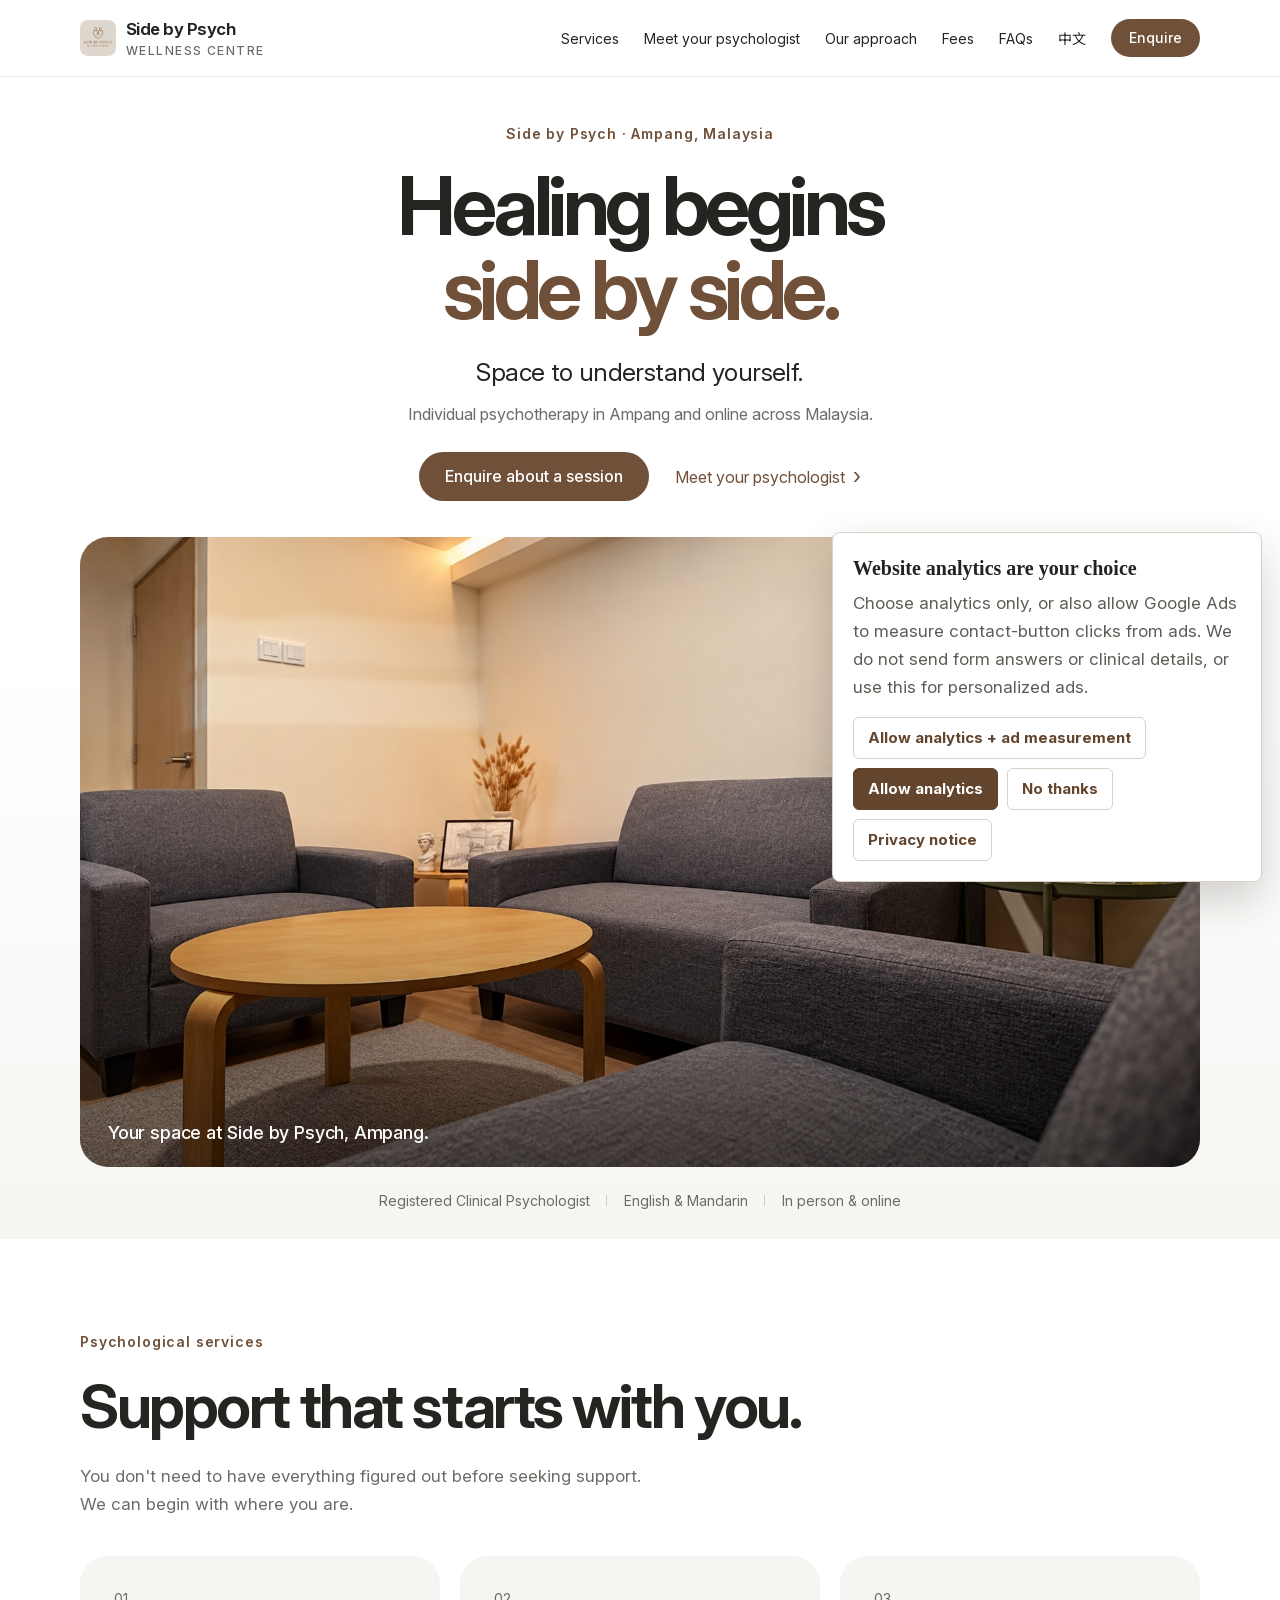
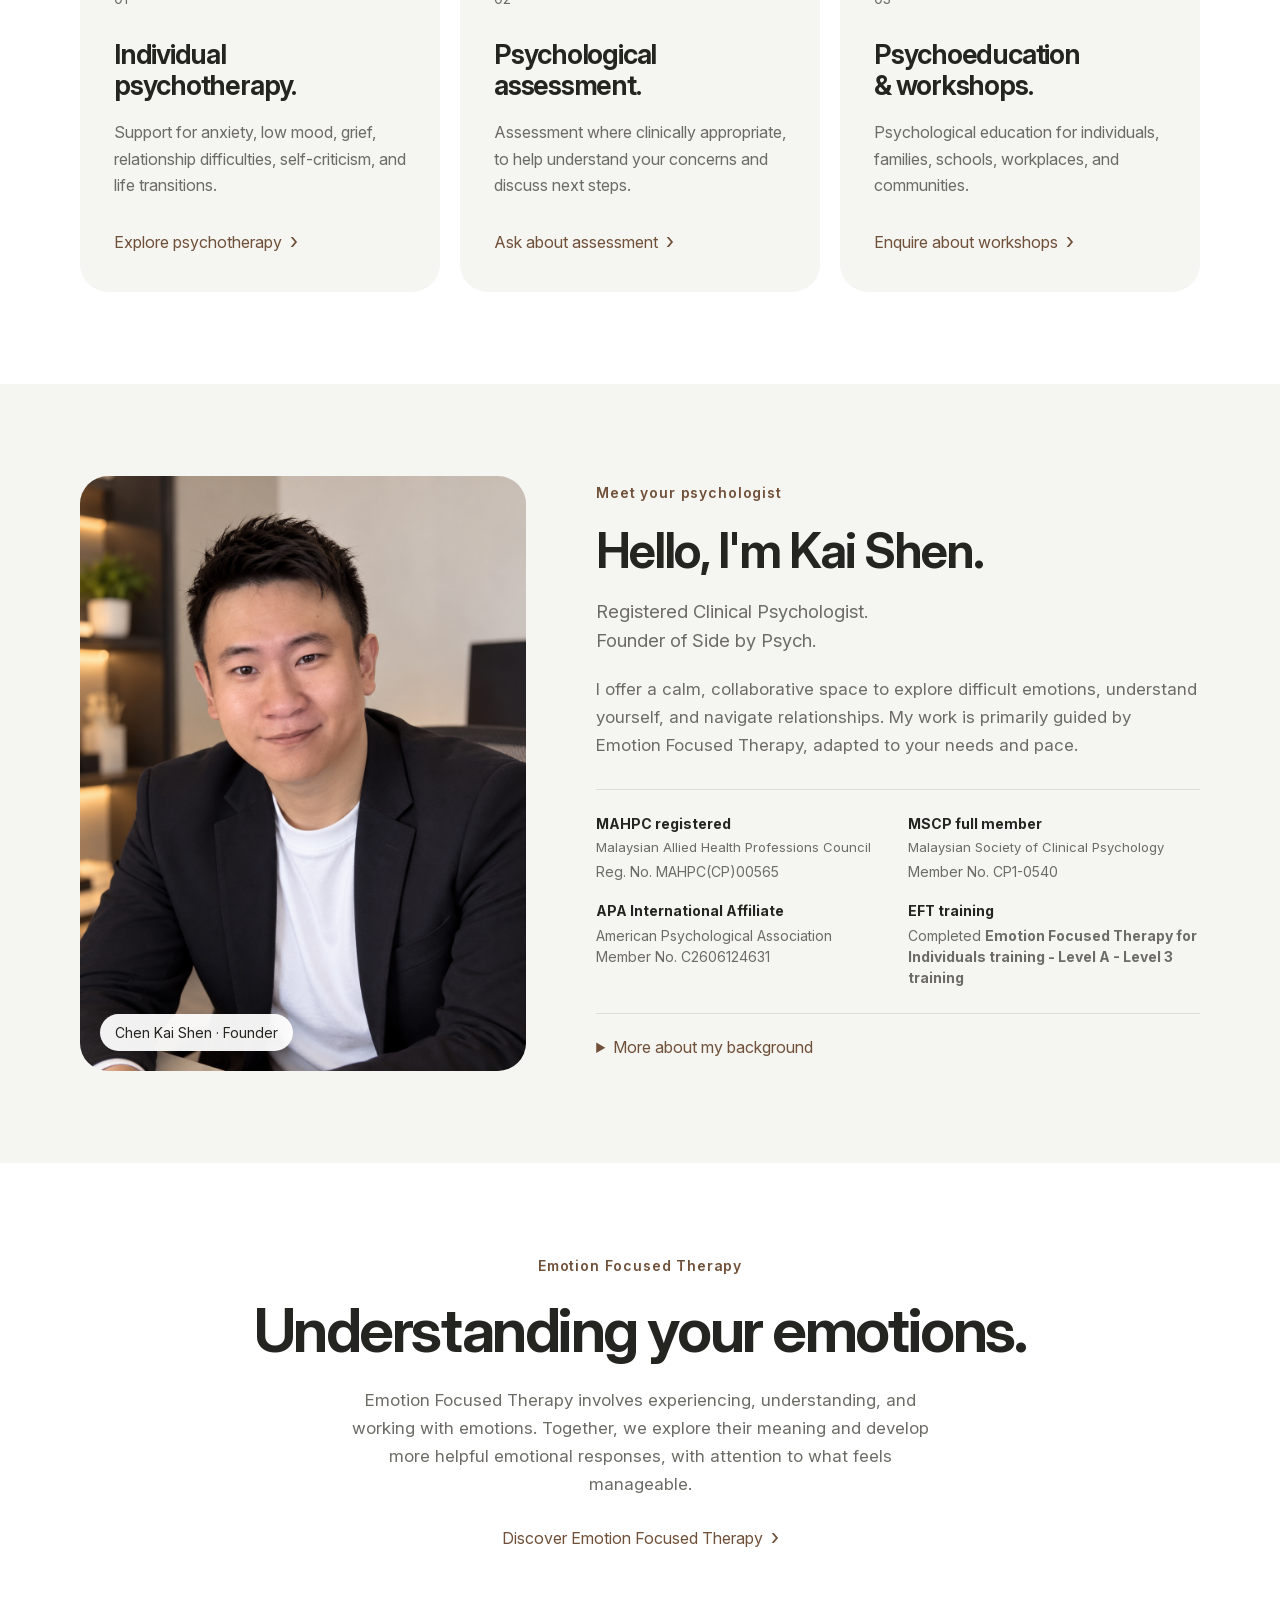
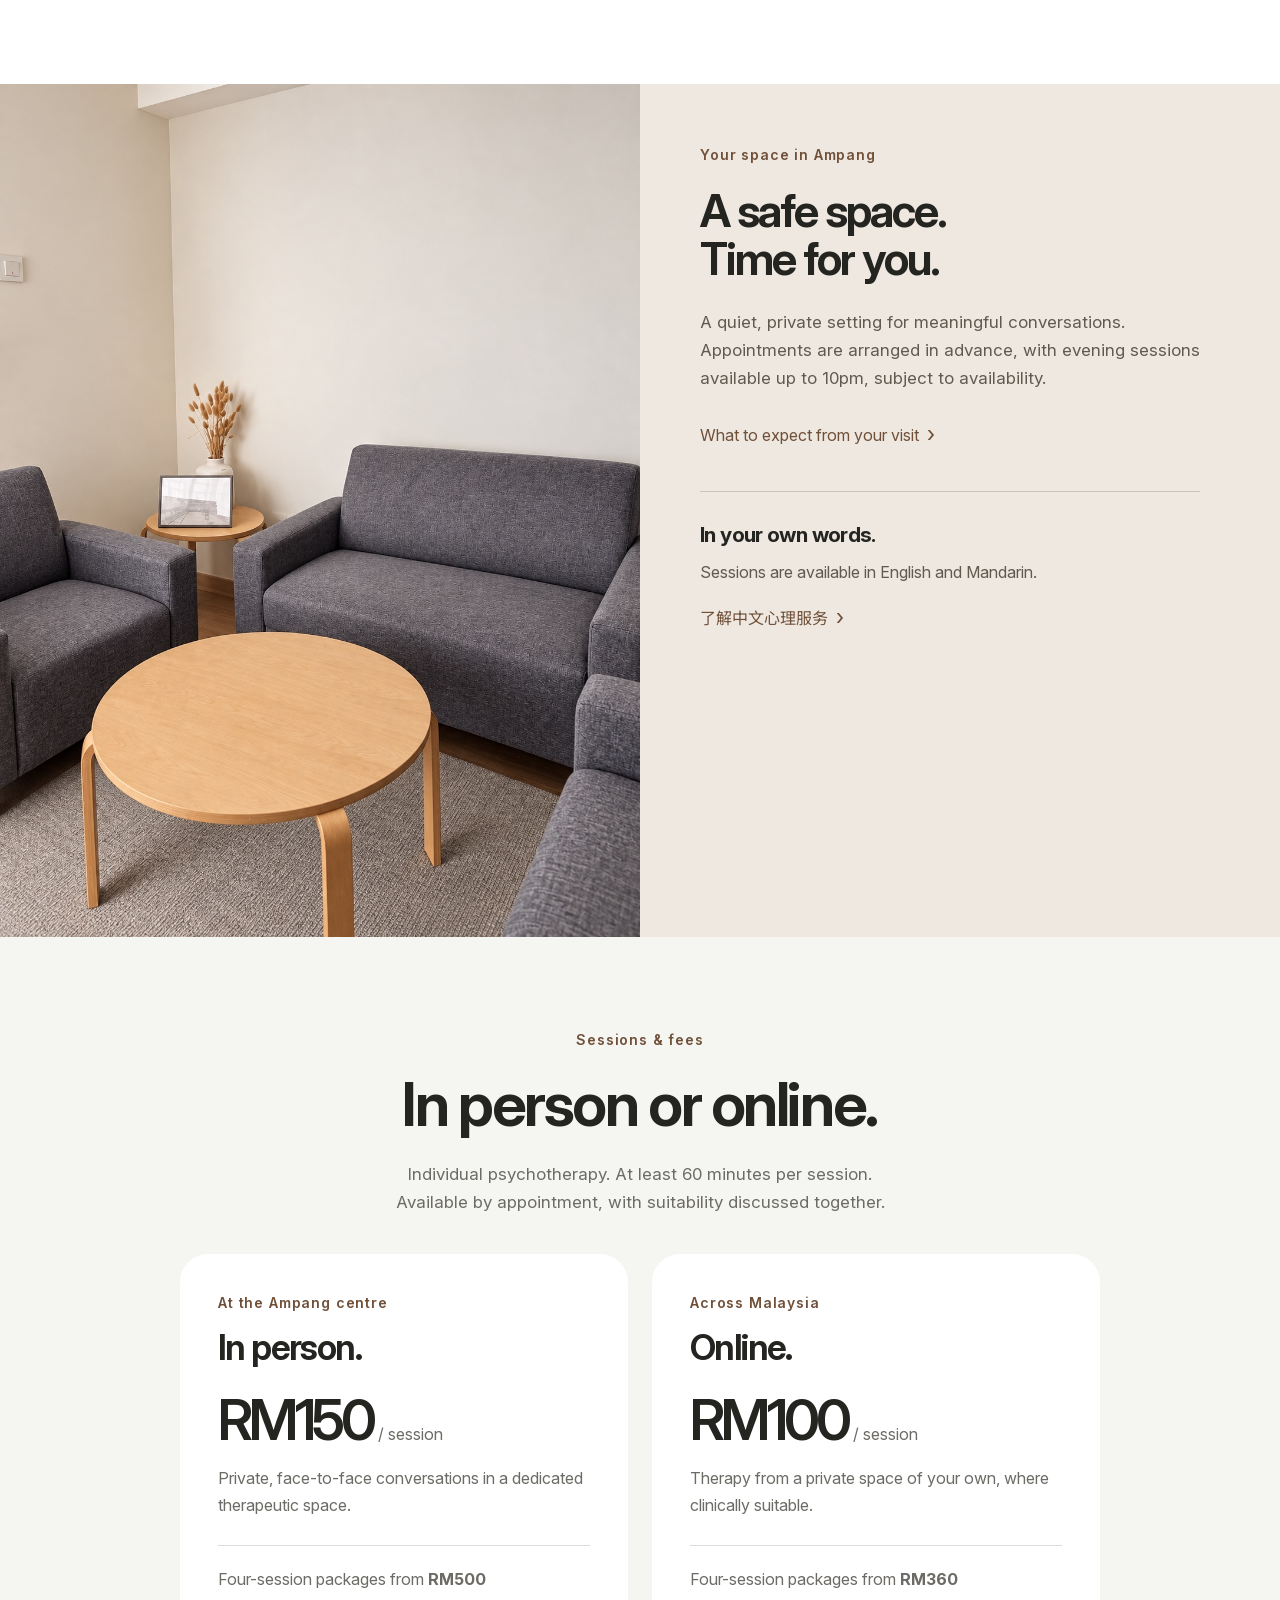
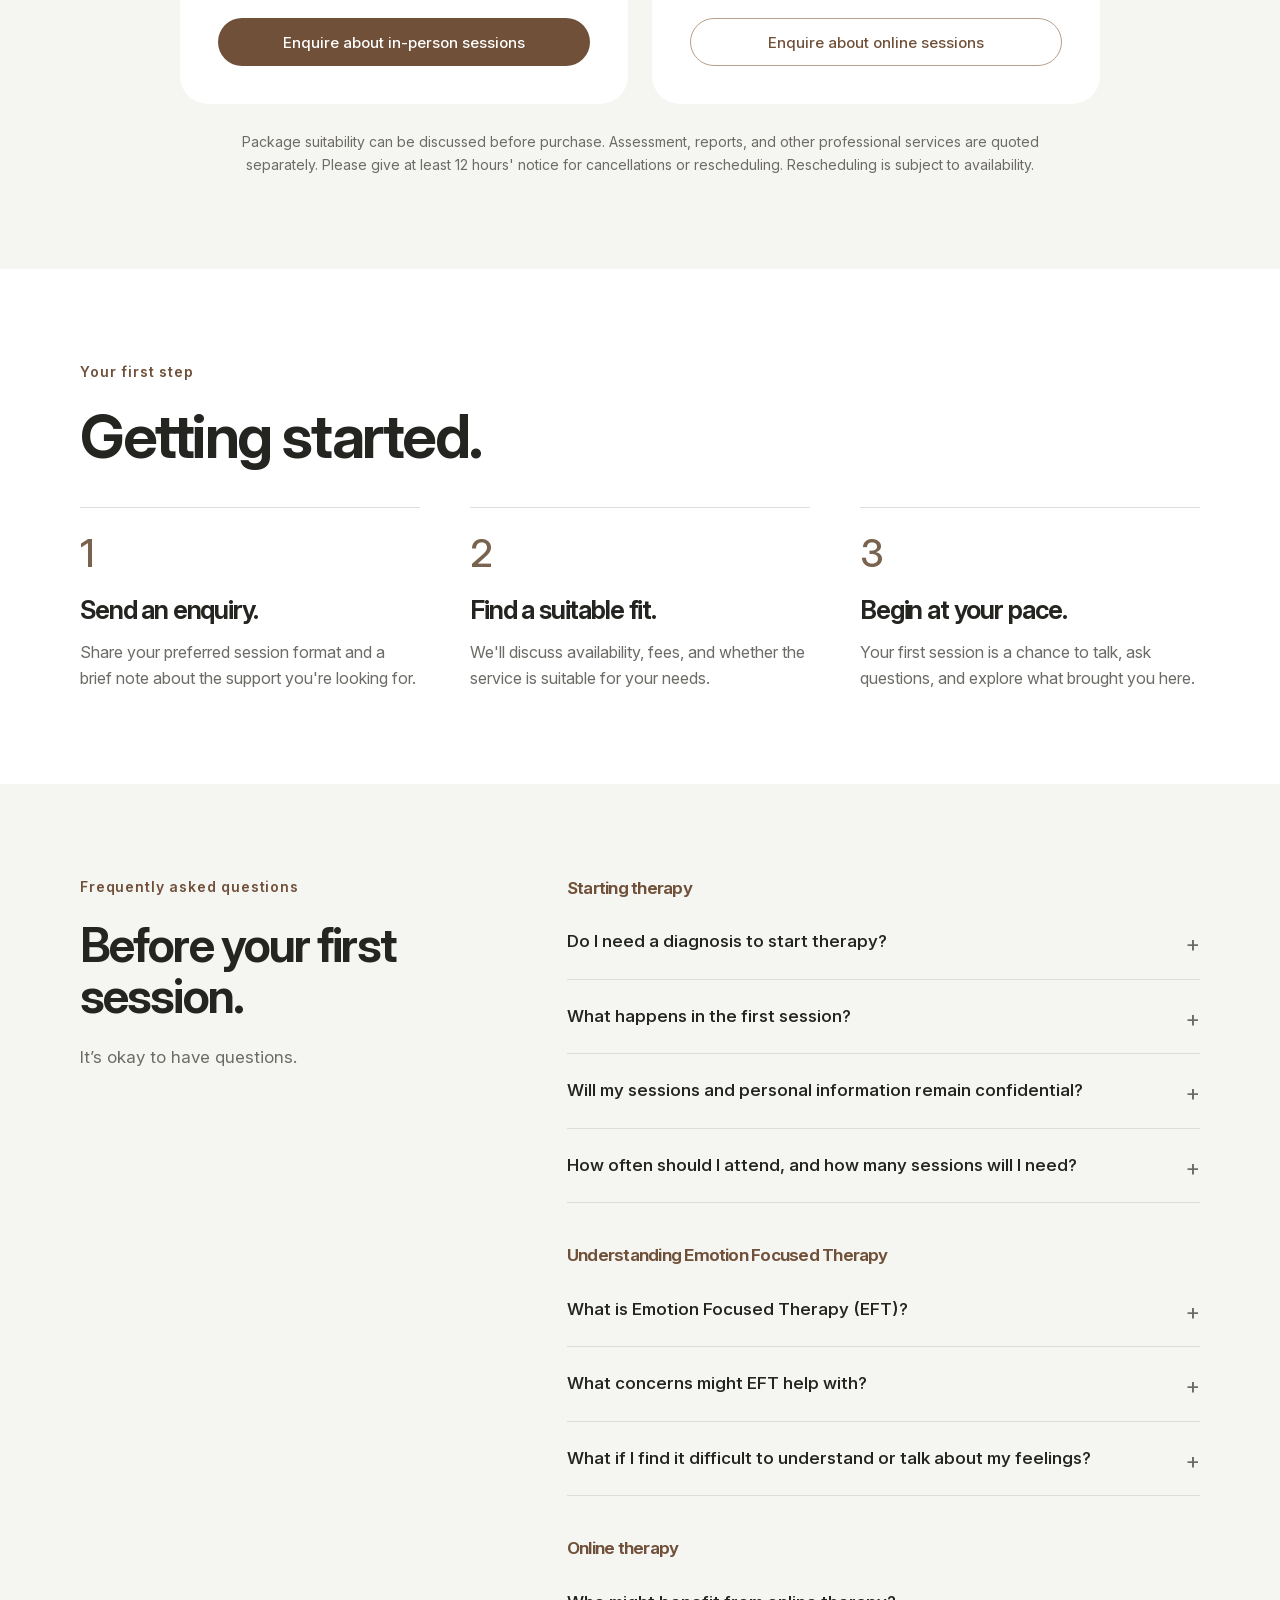
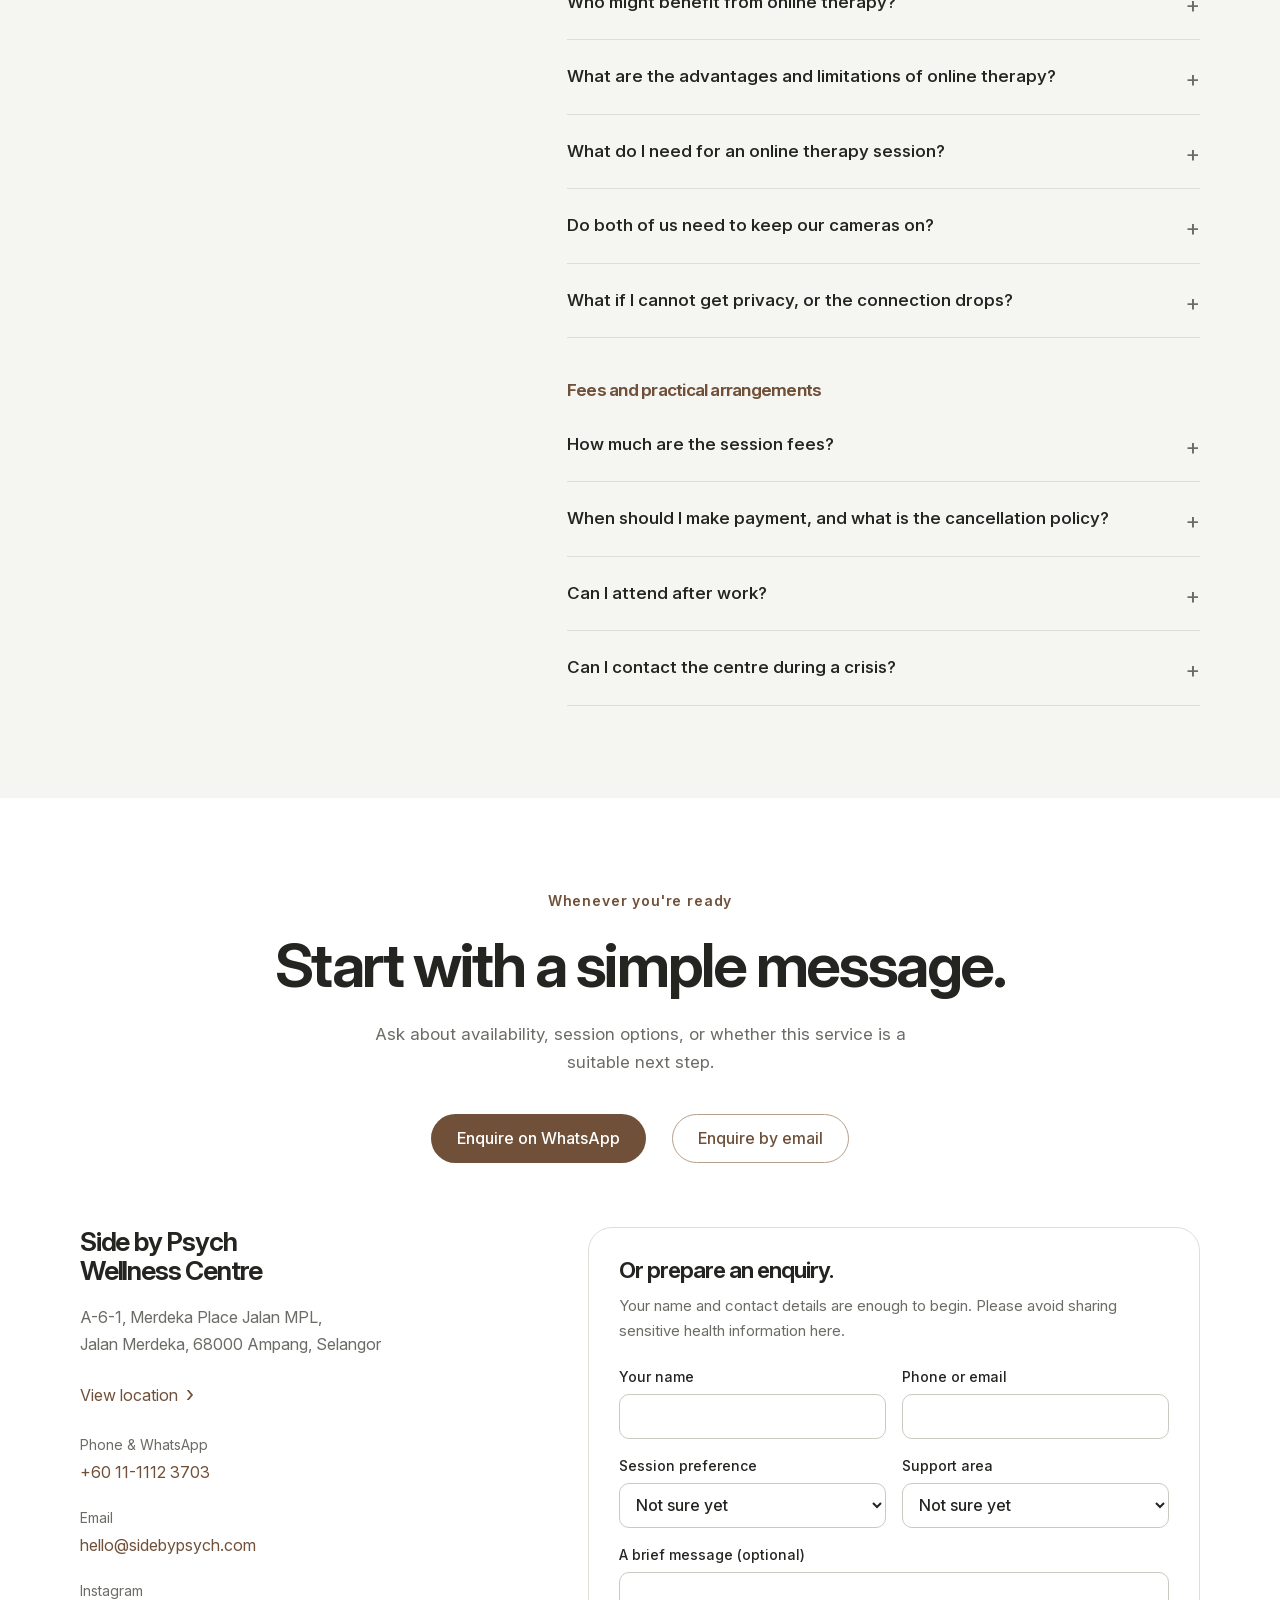
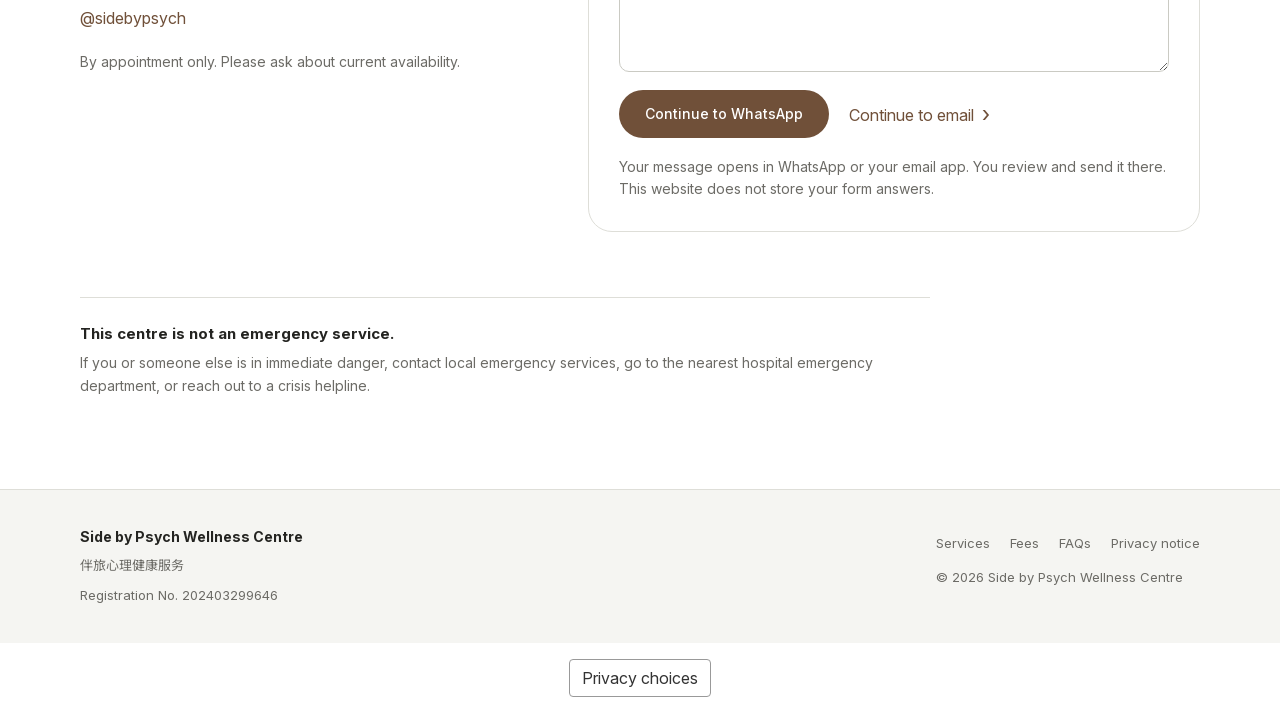
==== commit b5ffd4a0: "Add bilingual payment and cancellation FAQ with prepaid package policy" ====
--- a/index.html
+++ b/index.html
@@ -59,6 +59,7 @@
 <div class="faq-group" role="group" aria-labelledby="faq-group-practical">
 <h3 class="faq-group-title" id="faq-group-practical">Fees and practical arrangements</h3>
 <details class="faq-item" id="session-fees"><summary>How much are the session fees?</summary><p>We aim to keep therapy affordable, with clear, upfront fees:</p><ul class="faq-answer-list"><li><strong>In-person individual psychotherapy:</strong> RM150 per session.</li><li><strong>Online individual psychotherapy:</strong> RM100 per session.</li></ul><p><strong>Your first session includes intake and usually lasts 90 minutes or longer, at the same session price.</strong> There is no separate intake fee or extra charge for the additional time.</p><p>Follow-up sessions last at least 60 minutes. Four-session packages start at RM500 in person and RM360 online.</p><p>Separate psychological assessments, reports, and other professional services are quoted in advance, so you can understand the costs before deciding to proceed.</p></details>
+<details class="faq-item" id="payment-cancellation"><summary>When should I make payment, and what is the cancellation policy?</summary><p>Please make payment directly to Side by Psych Wellness Centre and send your payment receipt via WhatsApp to <a href="https://wa.me/601111123703" target="_blank" rel="noopener noreferrer"><strong>+60 11-1112 3703</strong></a> at least <strong>24 hours before your appointment</strong>.</p><p>If you need to cancel, please let us know at least <strong>12 hours in advance</strong>. Cancellations made with less than 12 hours’ notice will be charged the <strong>full session fee</strong>.</p><p>For prepaid packages, a cancellation with less than 12 hours’ notice counts as one used session, with no additional cancellation fee.</p></details>
 <details class="faq-item" id="evening-appointments"><summary>Can I attend after work?</summary><p>Face-to-face appointments at the Ampang centre are available daily up to 10pm, subject to availability. All sessions require an appointment. Please contact us to discuss a suitable time.</p></details>
 <details class="faq-item" id="crisis-support"><summary>Can I contact the centre during a crisis?</summary><p>The centre is not an emergency service. If you or someone else is in immediate danger, contact local emergency services, go to the nearest hospital emergency department, or reach out to a crisis helpline.</p></details>
 </div>
@@ -74,3 +75,4 @@
 
 
 
+
--- a/styles.css
+++ b/styles.css
@@ -46,3 +46,17 @@
 .credentials .credential-with-organisation{min-width:0}
 .credentials .credential-org{font-size:.8125rem;line-height:1.5;letter-spacing:0}
 .credentials .credential-number{margin-top:4px;font-size:.875rem;line-height:1.5}
+
+
+
+/* Concise multilingual privacy notice: readable text and clear language sections. */
+.privacy-header{max-width:850px}
+.privacy-header h1{font-size:clamp(2.5rem,5vw,4rem);font-weight:650;line-height:1.08}
+.privacy-header .hero-lead{margin-top:20px;color:var(--muted);max-width:680px}
+.privacy-header>p:not(.eyebrow):not(.hero-lead){margin-top:16px;font-size:.9375rem}
+.privacy-header a,.privacy-content a{color:var(--accent);text-decoration:underline;text-underline-offset:3px}
+.privacy-content .privacy-language+.privacy-language{margin-top:60px;padding-top:20px;border-top:1px solid var(--line)}
+.privacy-content .privacy-language h3{font-size:1.125rem!important;line-height:1.5;letter-spacing:-.015em;margin-top:28px;margin-bottom:10px}
+.privacy-content .privacy-language ul{padding-left:22px;color:var(--muted);line-height:1.75}
+.privacy-content .privacy-language li+li{margin-top:6px}
+.privacy-language{scroll-margin-top:100px}
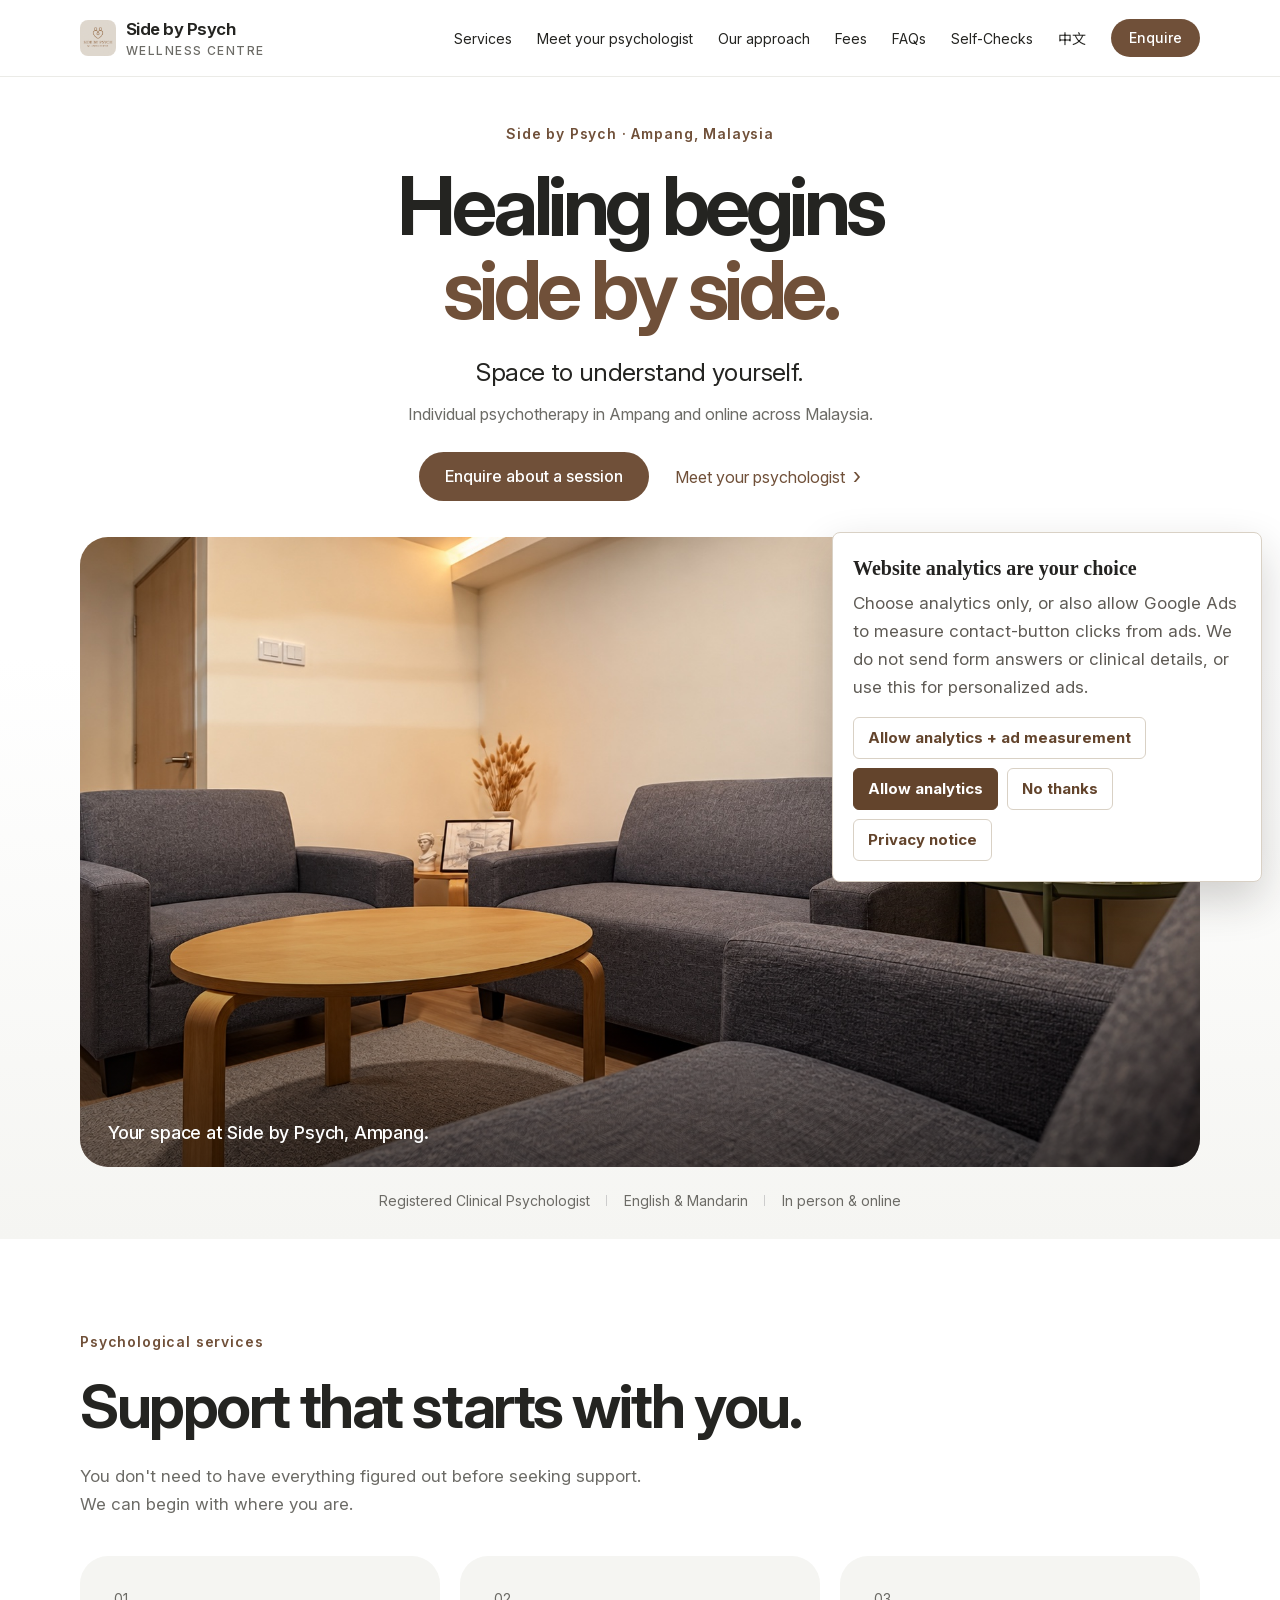
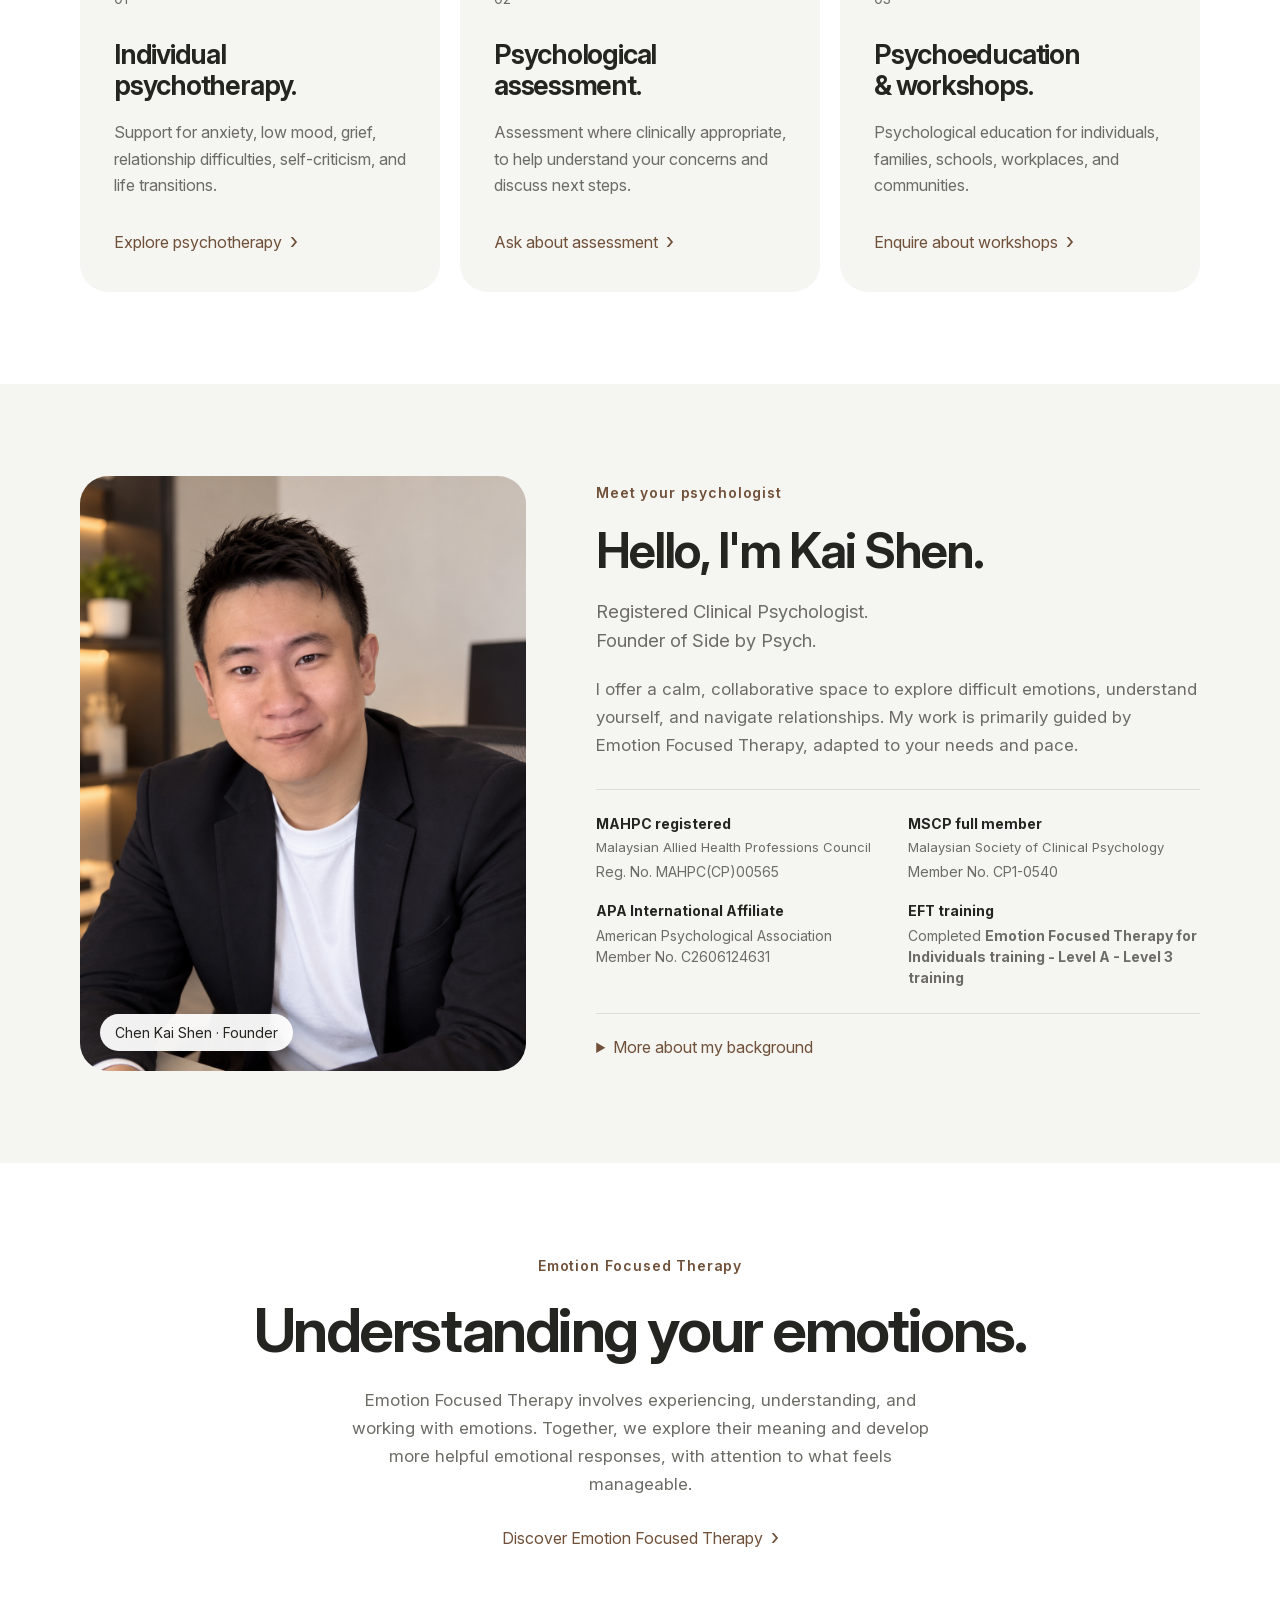
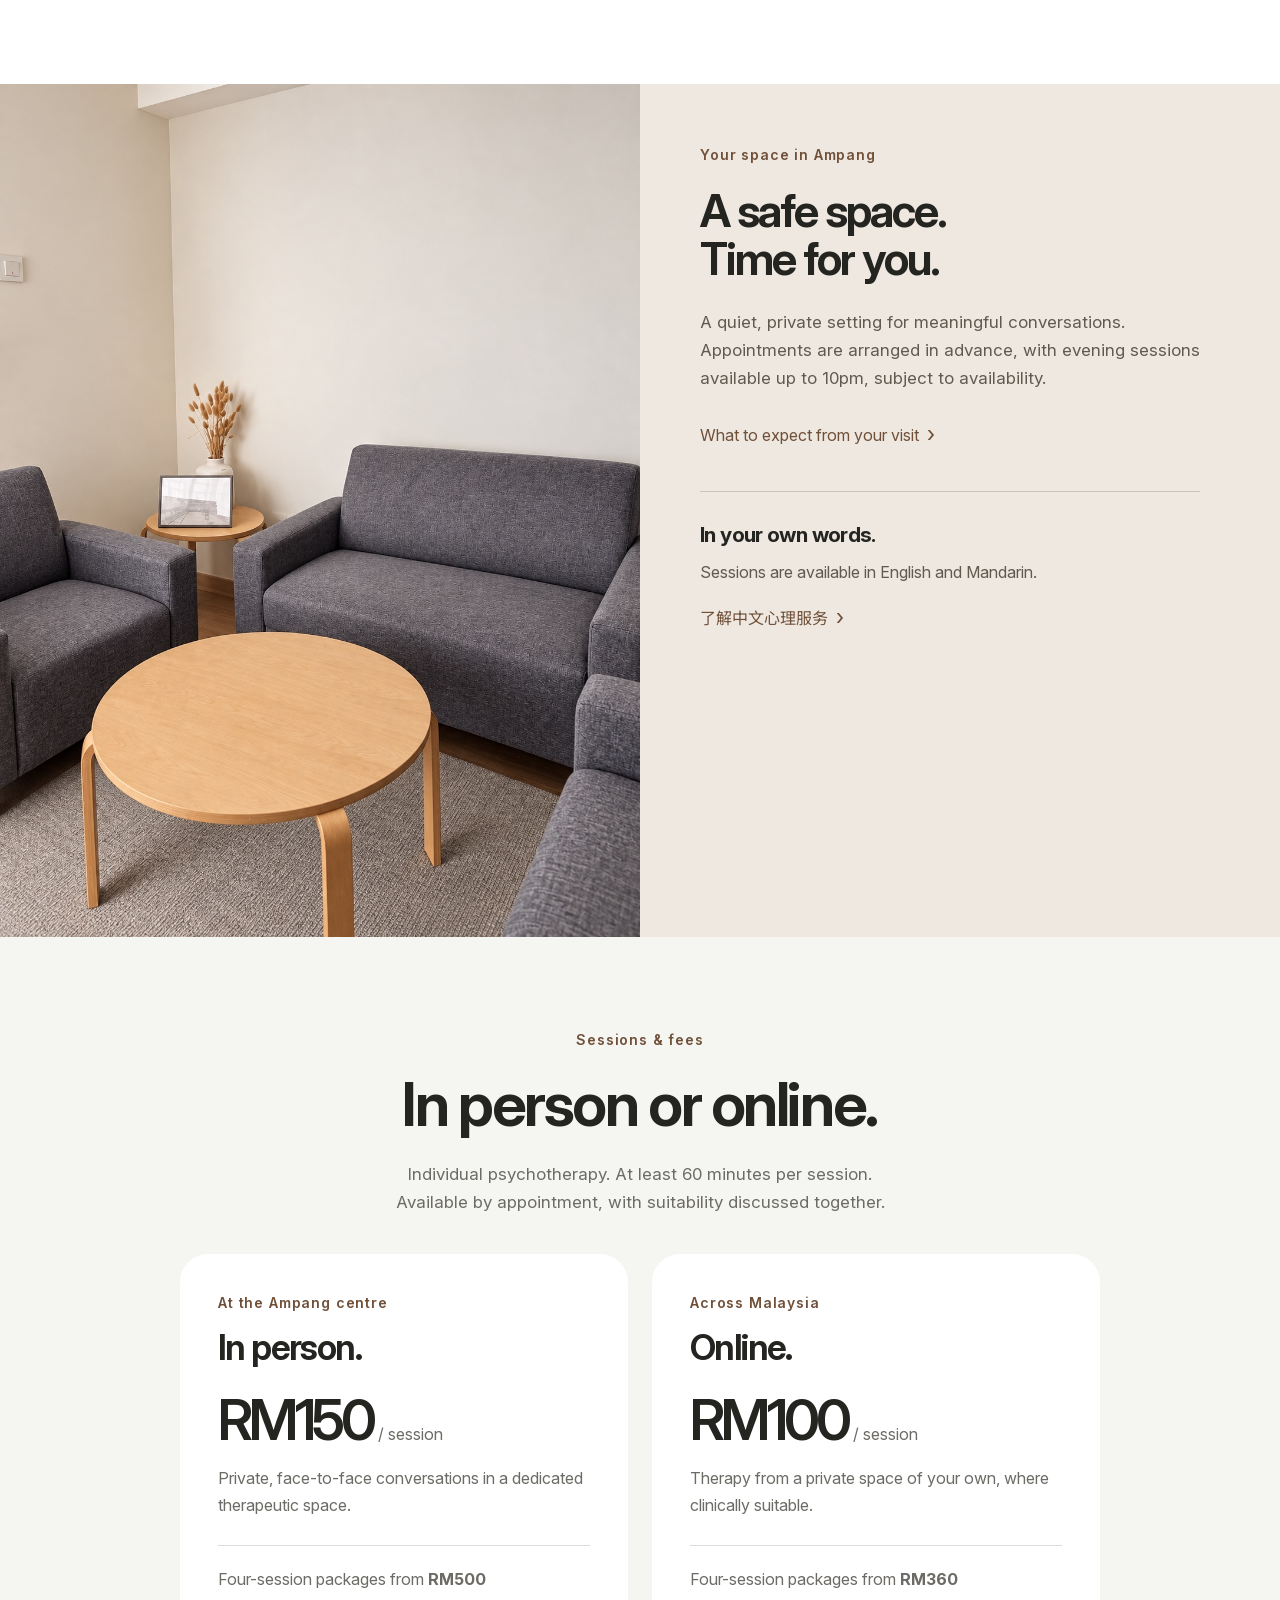
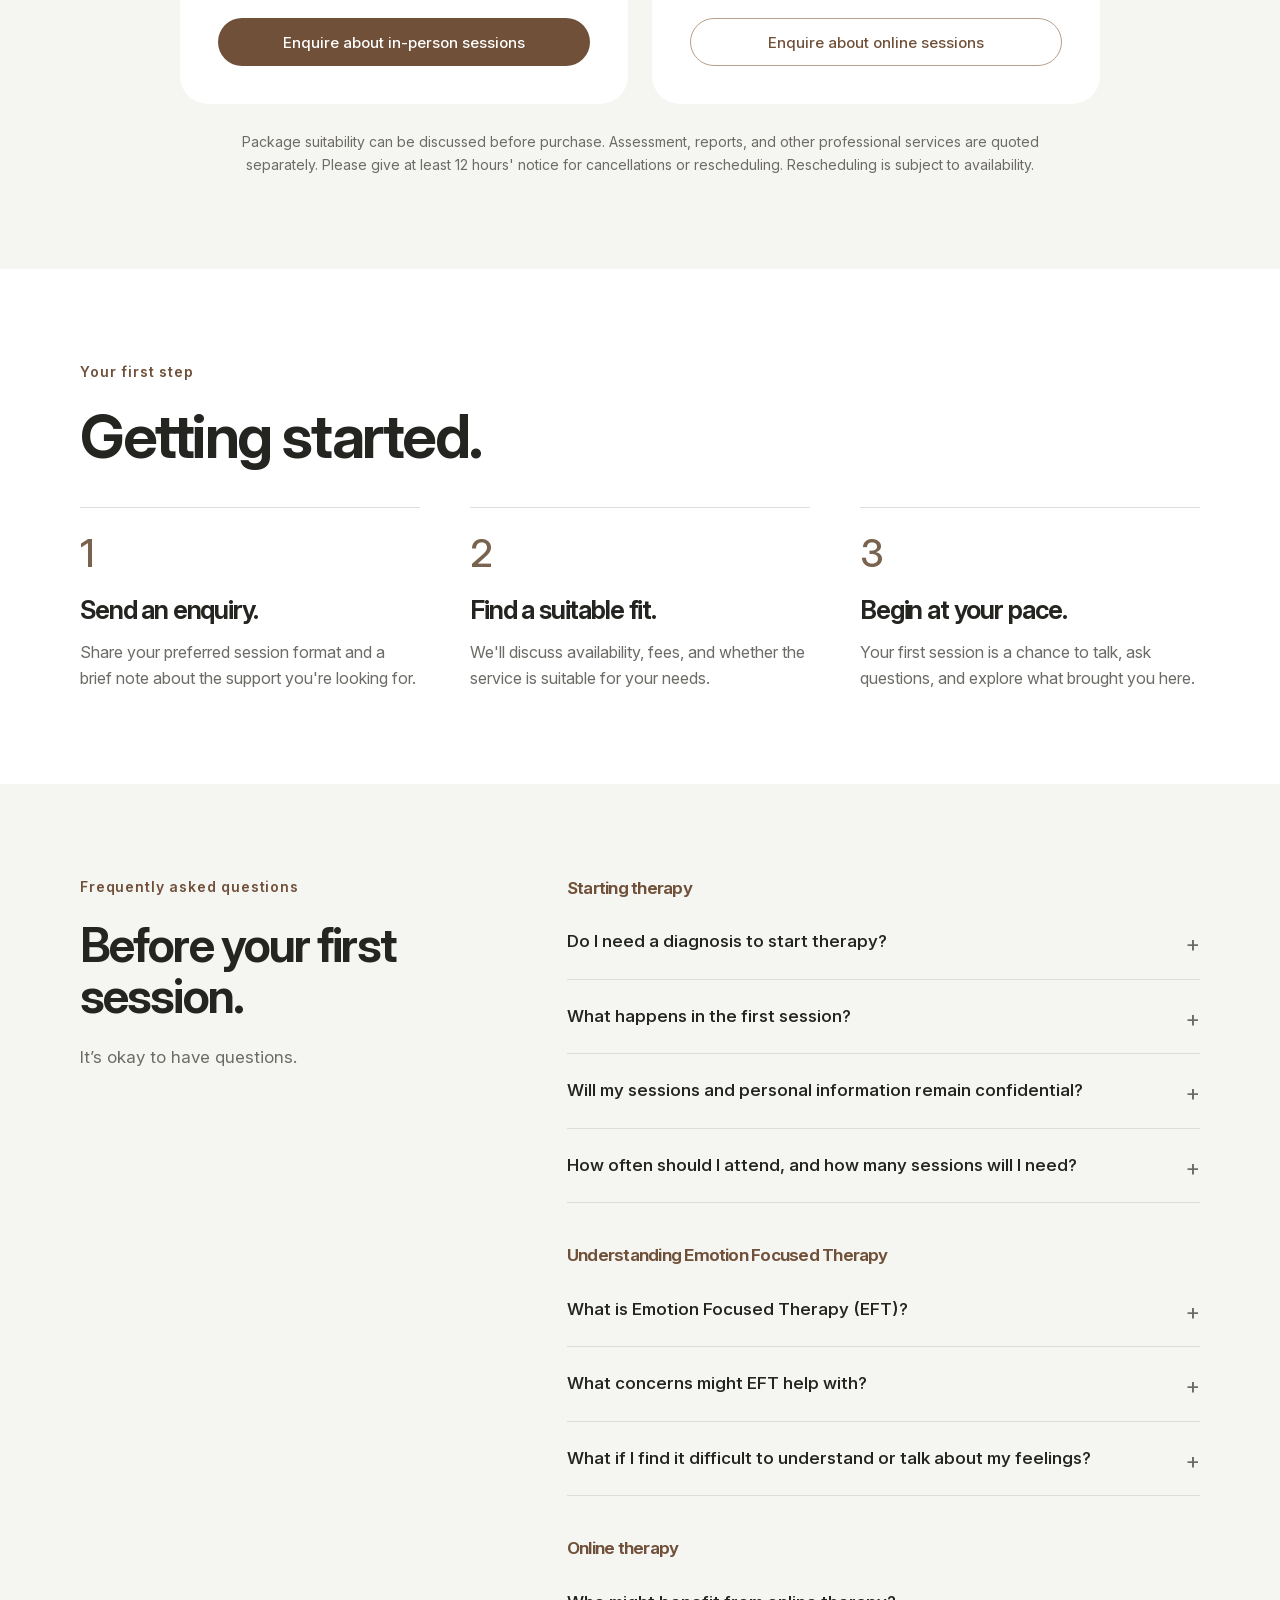
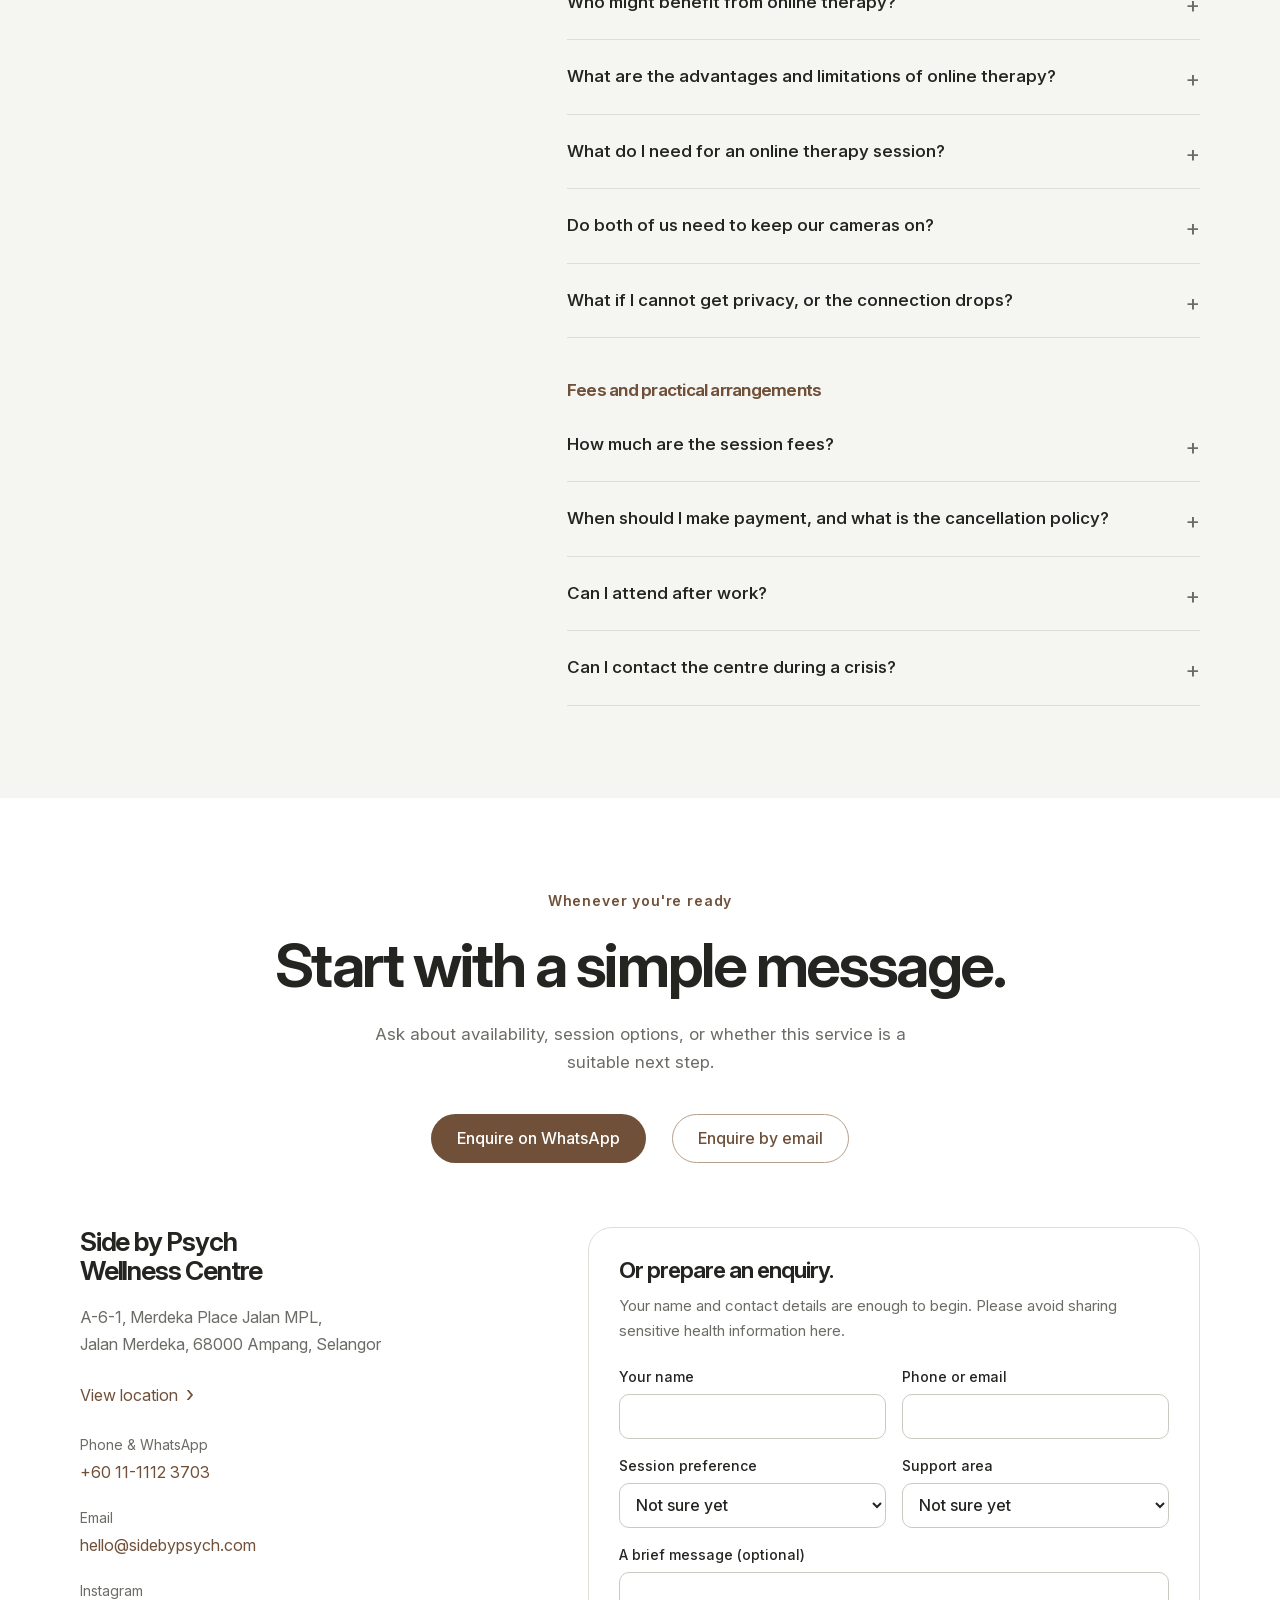
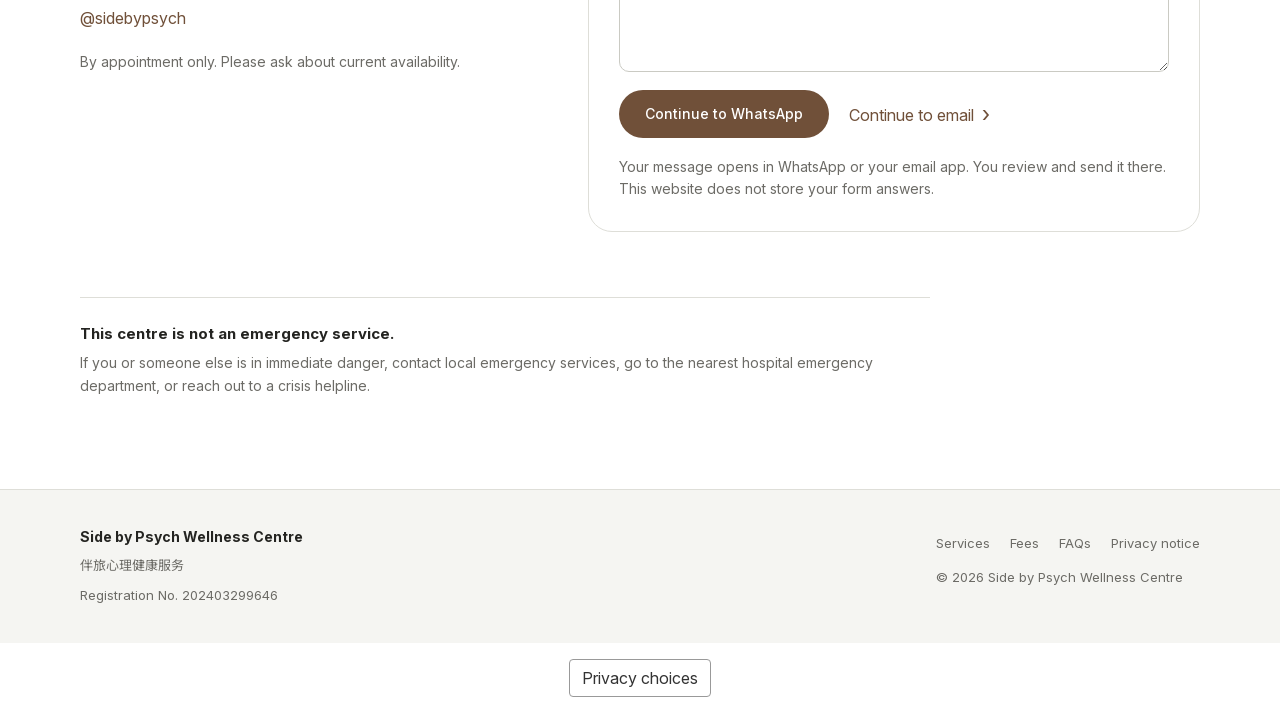
==== commit bfd9d9c9: "Publish bilingual PHQ-9/GAD-7 self-checks and private emotional reflection" ====
--- a/index.html
+++ b/index.html
@@ -15,7 +15,7 @@
     <nav class="nav wrap" aria-label="Main navigation">
       <a class="brand" href="index.html" aria-label="Side by Psych home"><img src="assets/logo.jpg" width="36" height="36" alt=""><span>Side by Psych<span class="brand-sub">WELLNESS CENTRE</span></span></a>
       <button class="menu-toggle" aria-expanded="false" aria-controls="nav-links" type="button">Menu</button>
-      <div class="nav-links" id="nav-links"><a href="#services">Services</a><a href="#founder">Meet your psychologist</a><a href="emotion-focused-therapy-malaysia.html">Our approach</a><a href="#fees">Fees</a><a href="#faq">FAQs</a><a class="language-link" href="mandarin.html" lang="zh-Hans">中文</a><a class="button button-small" href="#contact">Enquire</a></div>
+      <div class="nav-links" id="nav-links"><a href="#services">Services</a><a href="#founder">Meet your psychologist</a><a href="emotion-focused-therapy-malaysia.html">Our approach</a><a href="#fees">Fees</a><a href="#faq">FAQs</a><a href="/self-check/">Self-Checks</a><a class="language-link" href="mandarin.html" lang="zh-Hans">中文</a><a class="button button-small" href="#contact">Enquire</a></div>
     </nav>
   </header>
   <main id="main">
--- a/styles.css
+++ b/styles.css
@@ -60,3 +60,5 @@
 .privacy-content .privacy-language ul{padding-left:22px;color:var(--muted);line-height:1.75}
 .privacy-content .privacy-language li+li{margin-top:6px}
 .privacy-language{scroll-margin-top:100px}
+
+@media(min-width:761px) and (max-width:1100px){.nav{flex-wrap:wrap;gap:15px}.menu-toggle{display:block;border:0;background:var(--soft);padding:10px 15px;border-radius:20px}.nav-links{display:none;flex-basis:100%;flex-direction:column;align-items:stretch;gap:0;padding-bottom:18px}.nav-links.open{display:flex}.nav-links>a{padding:13px 0;font-size:1rem}.nav-links .button{padding:13px 20px}}
